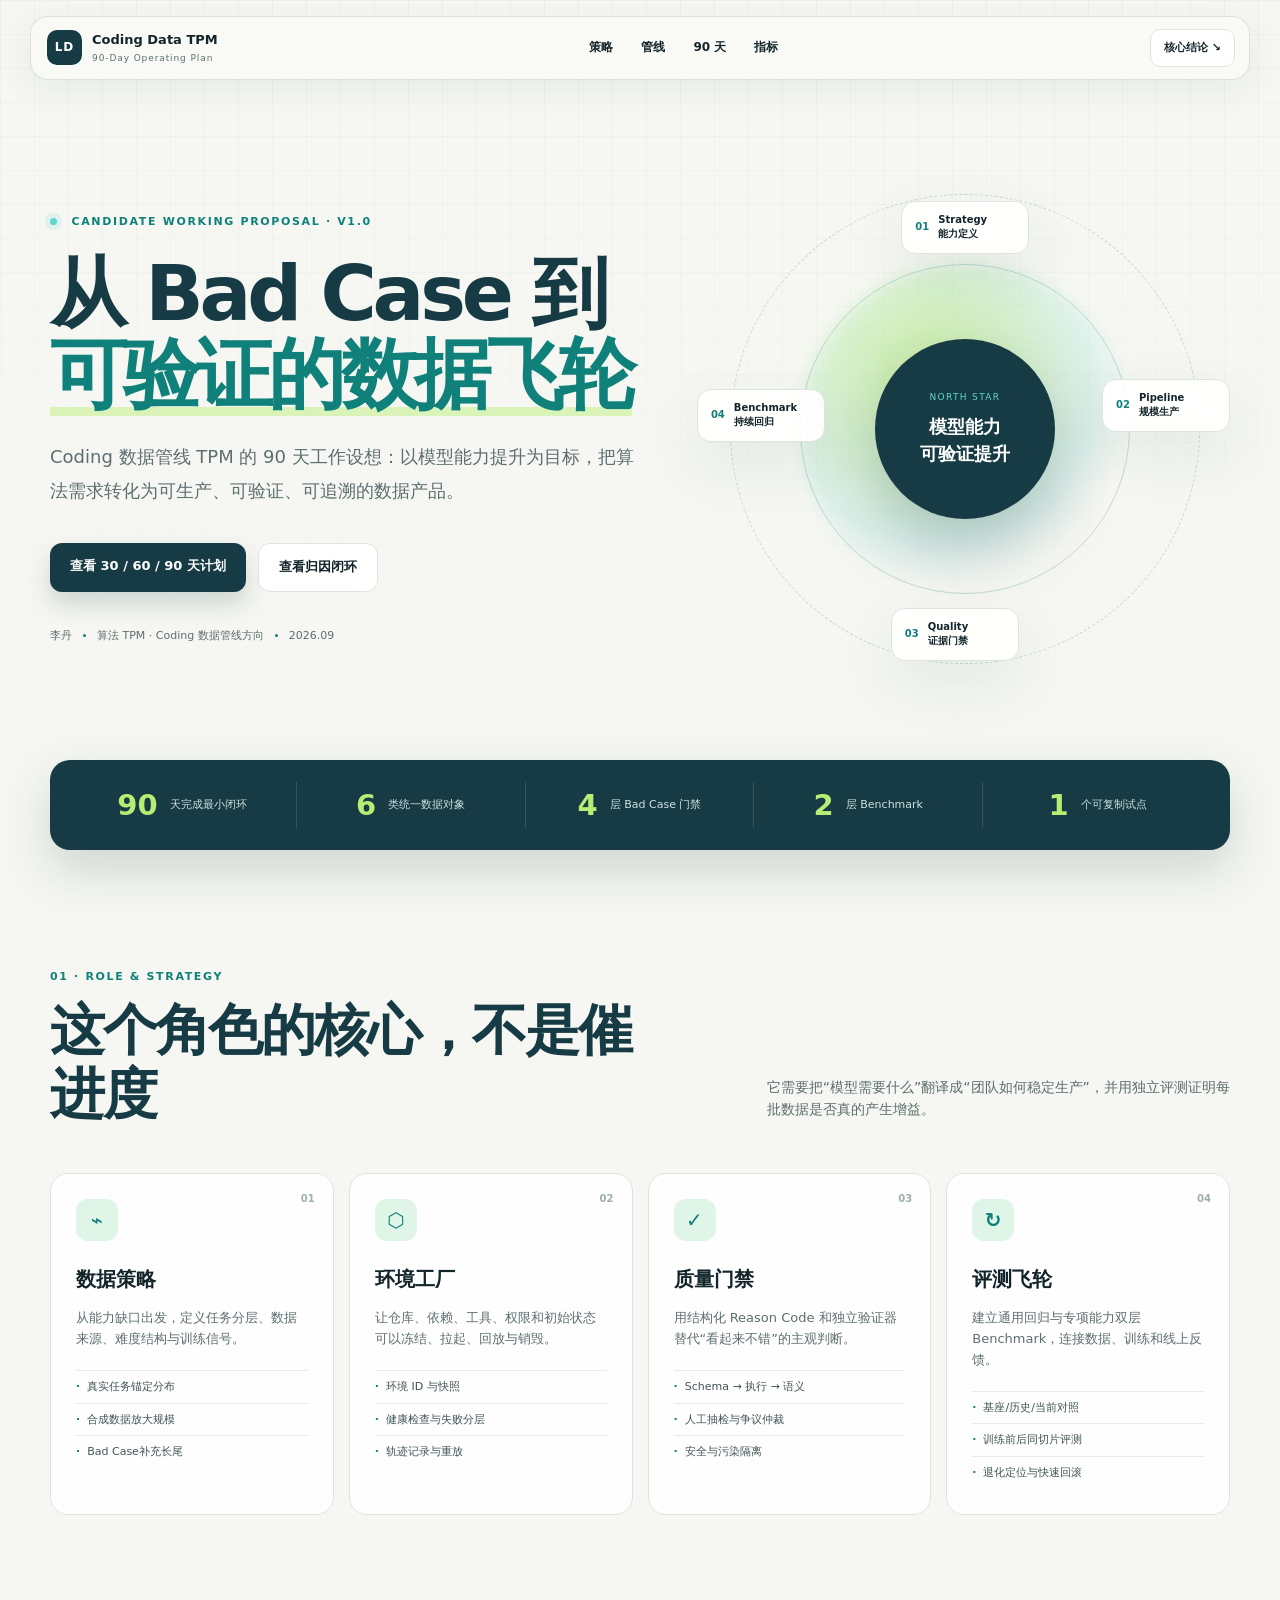
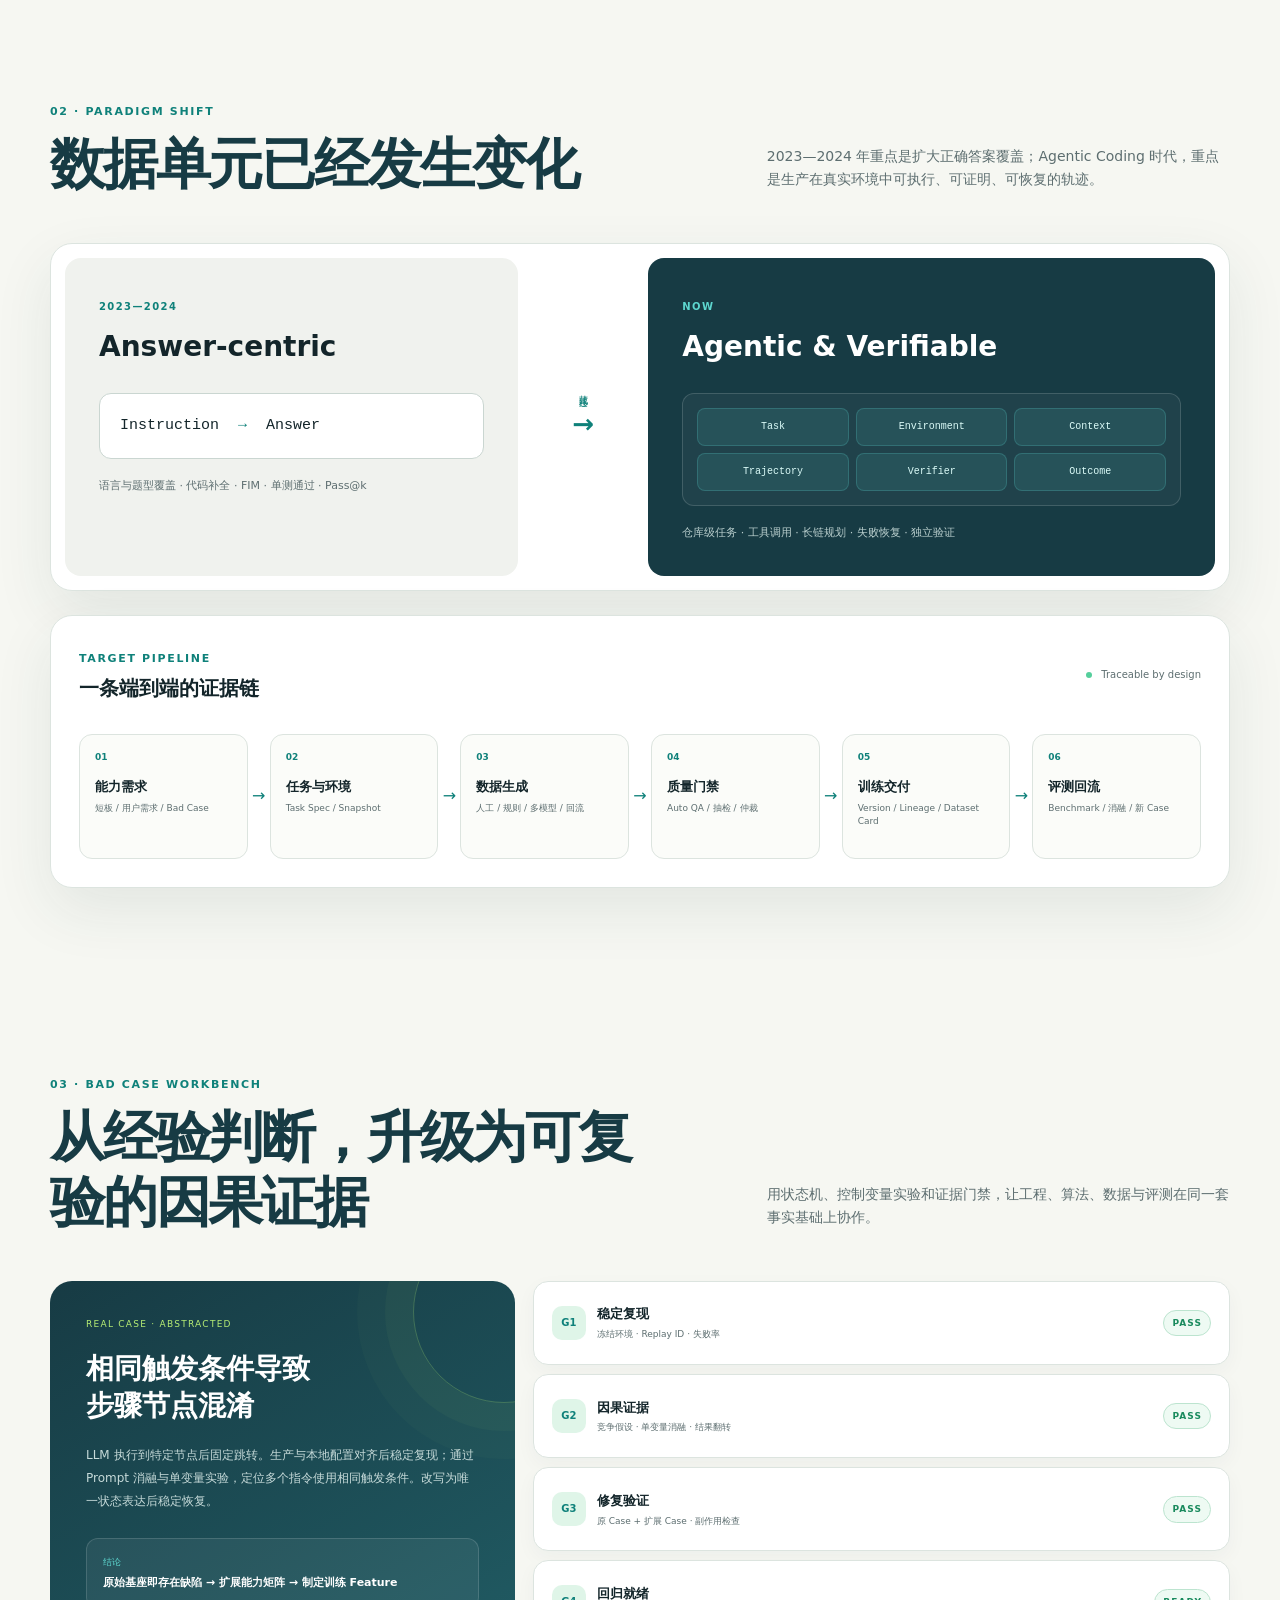
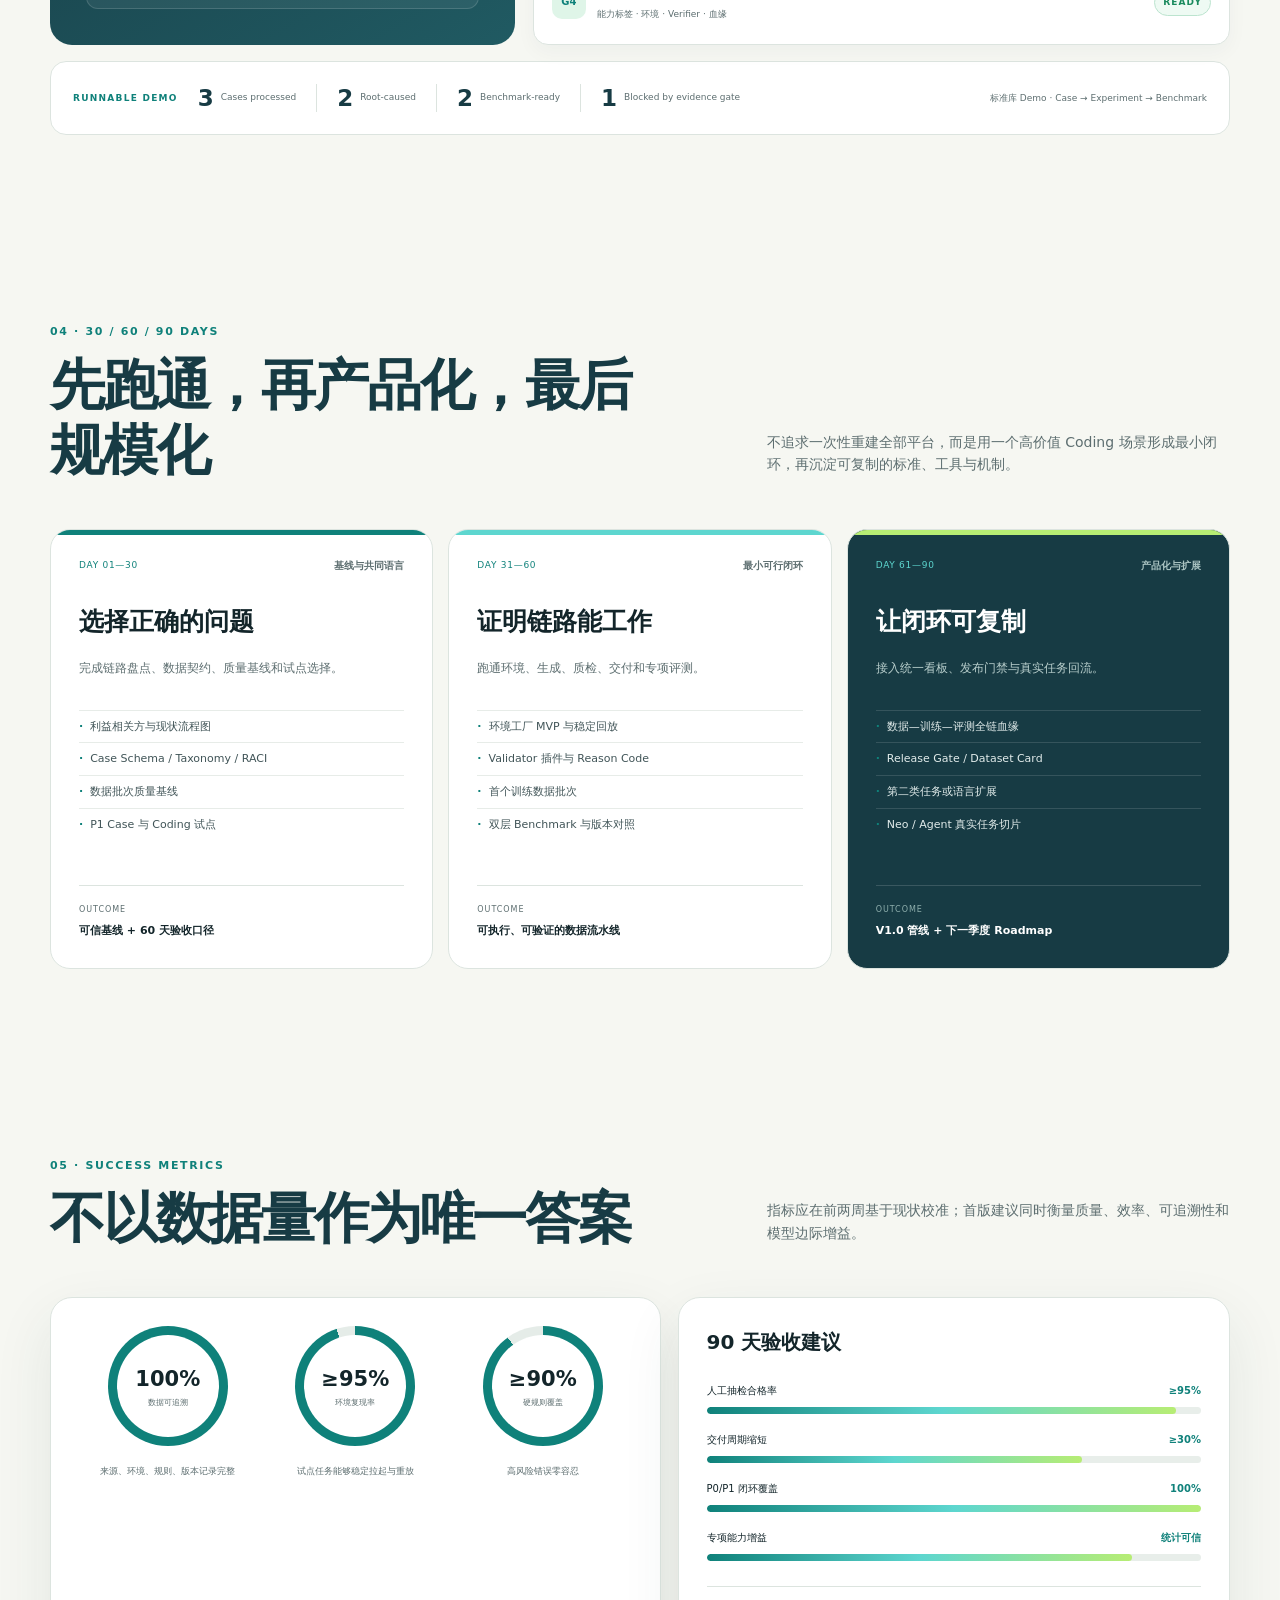
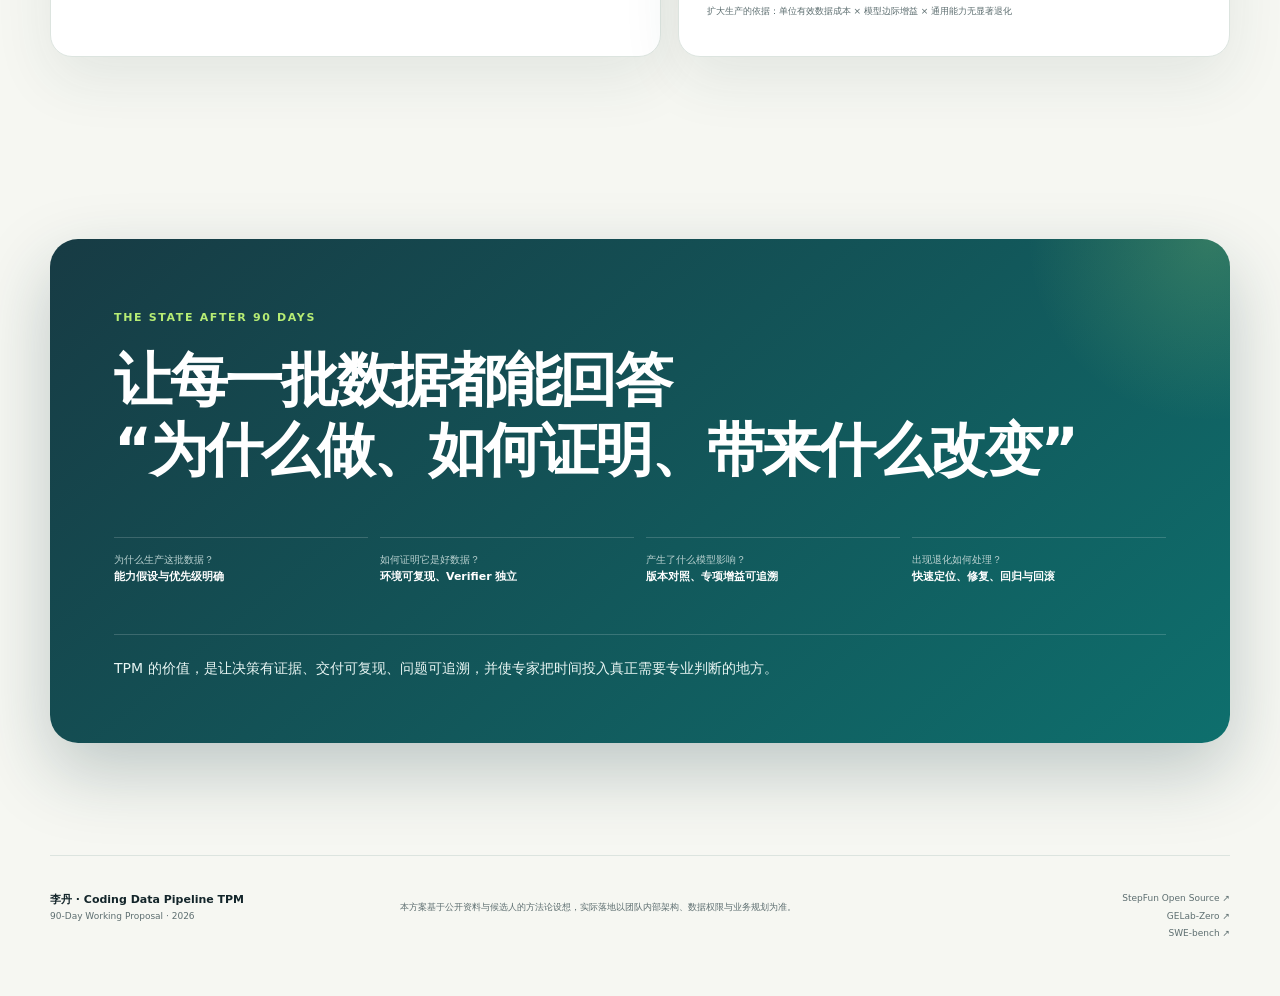
==== index.html @ e5aba04e "Create Coding Data TPM 90-day plan site" ====
<!doctype html>
<html lang="zh-CN">
<head>
  <meta charset="utf-8">
  <meta name="viewport" content="width=device-width, initial-scale=1">
  <meta name="description" content="李丹：Coding 数据管线 TPM 的 90 天工作设想，从 Bad Case 到可验证的数据飞轮。">
  <title>Coding 数据管线 TPM｜90 天工作设想</title>
  <link rel="stylesheet" href="styles.css">
</head>
<body>
  <div class="reading-progress" aria-hidden="true"><span id="progressBar"></span></div>
  <header class="nav-shell">
    <a class="brand" href="#top" aria-label="返回顶部">
      <span class="brand-mark">LD</span>
      <span><b>Coding Data TPM</b><small>90-Day Operating Plan</small></span>
    </a>
    <nav aria-label="页面导航">
      <a href="#strategy">策略</a><a href="#pipeline">管线</a><a href="#roadmap">90 天</a><a href="#metrics">指标</a>
    </nav>
    <a class="nav-cta" href="#closing">核心结论 ↘</a>
  </header>

  <main id="top">
    <section class="hero section-grid">
      <div class="hero-copy reveal">
        <div class="eyebrow"><span class="pulse"></span> CANDIDATE WORKING PROPOSAL · V1.0</div>
        <h1>从 Bad Case 到<br><span>可验证的数据飞轮</span></h1>
        <p class="hero-lead">Coding 数据管线 TPM 的 90 天工作设想：以模型能力提升为目标，把算法需求转化为可生产、可验证、可追溯的数据产品。</p>
        <div class="hero-actions">
          <a class="button primary" href="#roadmap">查看 30 / 60 / 90 天计划</a>
          <a class="button secondary" href="#case">查看归因闭环</a>
        </div>
        <div class="author-line"><span>李丹</span><i></i><span>算法 TPM · Coding 数据管线方向</span><i></i><span>2026.09</span></div>
      </div>

      <div class="hero-visual reveal" aria-label="数据飞轮示意图">
        <div class="orbit orbit-one"></div><div class="orbit orbit-two"></div>
        <div class="core"><small>North Star</small><strong>模型能力<br>可验证提升</strong></div>
        <div class="orbit-node n1"><b>01</b><span>Strategy<br>能力定义</span></div>
        <div class="orbit-node n2"><b>02</b><span>Pipeline<br>规模生产</span></div>
        <div class="orbit-node n3"><b>03</b><span>Quality<br>证据门禁</span></div>
        <div class="orbit-node n4"><b>04</b><span>Benchmark<br>持续回归</span></div>
      </div>
    </section>

    <section class="signal-strip reveal" aria-label="方案核心数字">
      <div><strong>90</strong><span>天完成最小闭环</span></div>
      <div><strong>6</strong><span>类统一数据对象</span></div>
      <div><strong>4</strong><span>层 Bad Case 门禁</span></div>
      <div><strong>2</strong><span>层 Benchmark</span></div>
      <div><strong>1</strong><span>个可复制试点</span></div>
    </section>

    <section class="section" id="strategy">
      <div class="section-heading reveal">
        <div><span class="kicker">01 · ROLE & STRATEGY</span><h2>这个角色的核心，不是催进度</h2></div>
        <p>它需要把“模型需要什么”翻译成“团队如何稳定生产”，并用独立评测证明每批数据是否真的产生增益。</p>
      </div>
      <div class="strategy-grid">
        <article class="strategy-card reveal"><span>01</span><div class="icon">⌁</div><h3>数据策略</h3><p>从能力缺口出发，定义任务分层、数据来源、难度结构与训练信号。</p><ul><li>真实任务锚定分布</li><li>合成数据放大规模</li><li>Bad Case补充长尾</li></ul></article>
        <article class="strategy-card reveal"><span>02</span><div class="icon">⬡</div><h3>环境工厂</h3><p>让仓库、依赖、工具、权限和初始状态可以冻结、拉起、回放与销毁。</p><ul><li>环境 ID 与快照</li><li>健康检查与失败分层</li><li>轨迹记录与重放</li></ul></article>
        <article class="strategy-card reveal"><span>03</span><div class="icon">✓</div><h3>质量门禁</h3><p>用结构化 Reason Code 和独立验证器替代“看起来不错”的主观判断。</p><ul><li>Schema → 执行 → 语义</li><li>人工抽检与争议仲裁</li><li>安全与污染隔离</li></ul></article>
        <article class="strategy-card reveal"><span>04</span><div class="icon">↻</div><h3>评测飞轮</h3><p>建立通用回归与专项能力双层 Benchmark，连接数据、训练和线上反馈。</p><ul><li>基座/历史/当前对照</li><li>训练前后同切片评测</li><li>退化定位与快速回滚</li></ul></article>
      </div>
    </section>

    <section class="section evolution" id="pipeline">
      <div class="section-heading reveal">
        <div><span class="kicker">02 · PARADIGM SHIFT</span><h2>数据单元已经发生变化</h2></div>
        <p>2023—2024 年重点是扩大正确答案覆盖；Agentic Coding 时代，重点是生产在真实环境中可执行、可证明、可恢复的轨迹。</p>
      </div>
      <div class="compare reveal">
        <div class="compare-side legacy"><span class="year">2023—2024</span><h3>Answer-centric</h3><div class="formula">Instruction <b>→</b> Answer</div><p>语言与题型覆盖 · 代码补全 · FIM · 单测通过 · Pass@k</p></div>
        <div class="shift-arrow"><span>范式迁移</span><b>→</b></div>
        <div class="compare-side agentic"><span class="year">NOW</span><h3>Agentic & Verifiable</h3><div class="formula six"><i>Task</i><i>Environment</i><i>Context</i><i>Trajectory</i><i>Verifier</i><i>Outcome</i></div><p>仓库级任务 · 工具调用 · 长链规划 · 失败恢复 · 独立验证</p></div>
      </div>

      <div class="flow-board reveal" aria-label="目标数据管线">
        <div class="flow-head"><div><span class="kicker">TARGET PIPELINE</span><h3>一条端到端的证据链</h3></div><span class="status"><i></i> Traceable by design</span></div>
        <div class="flow">
          <div class="flow-node"><b>01</b><strong>能力需求</strong><small>短板 / 用户需求 / Bad Case</small></div><em>→</em>
          <div class="flow-node"><b>02</b><strong>任务与环境</strong><small>Task Spec / Snapshot</small></div><em>→</em>
          <div class="flow-node"><b>03</b><strong>数据生成</strong><small>人工 / 规则 / 多模型 / 回流</small></div><em>→</em>
          <div class="flow-node"><b>04</b><strong>质量门禁</strong><small>Auto QA / 抽检 / 仲裁</small></div><em>→</em>
          <div class="flow-node"><b>05</b><strong>训练交付</strong><small>Version / Lineage / Dataset Card</small></div><em>→</em>
          <div class="flow-node"><b>06</b><strong>评测回流</strong><small>Benchmark / 消融 / 新 Case</small></div>
        </div>
      </div>
    </section>

    <section class="section case-section" id="case">
      <div class="section-heading reveal">
        <div><span class="kicker">03 · BAD CASE WORKBENCH</span><h2>从经验判断，升级为可复验的因果证据</h2></div>
        <p>用状态机、控制变量实验和证据门禁，让工程、算法、数据与评测在同一套事实基础上协作。</p>
      </div>
      <div class="case-grid">
        <article class="case-story reveal">
          <div class="case-tag">REAL CASE · ABSTRACTED</div>
          <h3>相同触发条件导致<br>步骤节点混淆</h3>
          <p>LLM 执行到特定节点后固定跳转。生产与本地配置对齐后稳定复现；通过 Prompt 消融与单变量实验，定位多个指令使用相同触发条件。改写为唯一状态表达后稳定恢复。</p>
          <div class="case-result"><span>结论</span><strong>原始基座即存在缺陷 → 扩展能力矩阵 → 制定训练 Feature</strong></div>
        </article>
        <div class="gates reveal">
          <div class="gate active"><span>G1</span><div><strong>稳定复现</strong><small>冻结环境 · Replay ID · 失败率</small></div><b>PASS</b></div>
          <div class="gate active"><span>G2</span><div><strong>因果证据</strong><small>竞争假设 · 单变量消融 · 结果翻转</small></div><b>PASS</b></div>
          <div class="gate active"><span>G3</span><div><strong>修复验证</strong><small>原 Case + 扩展 Case · 副作用检查</small></div><b>PASS</b></div>
          <div class="gate active"><span>G4</span><div><strong>回归就绪</strong><small>能力标签 · 环境 · Verifier · 血缘</small></div><b>READY</b></div>
        </div>
      </div>
      <div class="demo-strip reveal">
        <span class="demo-label">RUNNABLE DEMO</span>
        <div><strong>3</strong><small>Cases processed</small></div><i></i><div><strong>2</strong><small>Root-caused</small></div><i></i><div><strong>2</strong><small>Benchmark-ready</small></div><i></i><div><strong>1</strong><small>Blocked by evidence gate</small></div>
        <span class="demo-note">标准库 Demo · Case → Experiment → Benchmark</span>
      </div>
    </section>

    <section class="section roadmap-section" id="roadmap">
      <div class="section-heading reveal">
        <div><span class="kicker">04 · 30 / 60 / 90 DAYS</span><h2>先跑通，再产品化，最后规模化</h2></div>
        <p>不追求一次性重建全部平台，而是用一个高价值 Coding 场景形成最小闭环，再沉淀可复制的标准、工具与机制。</p>
      </div>
      <div class="roadmap">
        <article class="phase phase-one reveal"><div class="phase-top"><span>DAY 01—30</span><b>基线与共同语言</b></div><h3>选择正确的问题</h3><p>完成链路盘点、数据契约、质量基线和试点选择。</p><ul><li>利益相关方与现状流程图</li><li>Case Schema / Taxonomy / RACI</li><li>数据批次质量基线</li><li>P1 Case 与 Coding 试点</li></ul><div class="phase-outcome">OUTCOME <b>可信基线 + 60 天验收口径</b></div></article>
        <article class="phase phase-two reveal"><div class="phase-top"><span>DAY 31—60</span><b>最小可行闭环</b></div><h3>证明链路能工作</h3><p>跑通环境、生成、质检、交付和专项评测。</p><ul><li>环境工厂 MVP 与稳定回放</li><li>Validator 插件与 Reason Code</li><li>首个训练数据批次</li><li>双层 Benchmark 与版本对照</li></ul><div class="phase-outcome">OUTCOME <b>可执行、可验证的数据流水线</b></div></article>
        <article class="phase phase-three reveal"><div class="phase-top"><span>DAY 61—90</span><b>产品化与扩展</b></div><h3>让闭环可复制</h3><p>接入统一看板、发布门禁与真实任务回流。</p><ul><li>数据—训练—评测全链血缘</li><li>Release Gate / Dataset Card</li><li>第二类任务或语言扩展</li><li>Neo / Agent 真实任务切片</li></ul><div class="phase-outcome">OUTCOME <b>V1.0 管线 + 下一季度 Roadmap</b></div></article>
      </div>
    </section>

    <section class="section metrics-section" id="metrics">
      <div class="section-heading reveal">
        <div><span class="kicker">05 · SUCCESS METRICS</span><h2>不以数据量作为唯一答案</h2></div>
        <p>指标应在前两周基于现状校准；首版建议同时衡量质量、效率、可追溯性和模型边际增益。</p>
      </div>
      <div class="metric-layout">
        <div class="metric-rings reveal">
          <div class="ring-card"><div class="ring p100"><span><b>100%</b><small>数据可追溯</small></span></div><p>来源、环境、规则、版本记录完整</p></div>
          <div class="ring-card"><div class="ring p95"><span><b>≥95%</b><small>环境复现率</small></span></div><p>试点任务能够稳定拉起与重放</p></div>
          <div class="ring-card"><div class="ring p90"><span><b>≥90%</b><small>硬规则覆盖</small></span></div><p>高风险错误零容忍</p></div>
        </div>
        <div class="metric-bars reveal">
          <h3>90 天验收建议</h3>
          <div class="bar-row"><div><span>人工抽检合格率</span><b>≥95%</b></div><div class="bar"><i style="--w:95%"></i></div></div>
          <div class="bar-row"><div><span>交付周期缩短</span><b>≥30%</b></div><div class="bar"><i style="--w:76%"></i></div></div>
          <div class="bar-row"><div><span>P0/P1 闭环覆盖</span><b>100%</b></div><div class="bar"><i style="--w:100%"></i></div></div>
          <div class="bar-row"><div><span>专项能力增益</span><b>统计可信</b></div><div class="bar"><i style="--w:86%"></i></div></div>
          <p class="metric-footnote">扩大生产的依据：单位有效数据成本 × 模型边际增益 × 通用能力无显著退化</p>
        </div>
      </div>
    </section>

    <section class="closing section" id="closing">
      <div class="closing-card reveal">
        <span class="kicker">THE STATE AFTER 90 DAYS</span>
        <h2>让每一批数据都能回答<br>“为什么做、如何证明、带来什么改变”</h2>
        <div class="closing-grid">
          <p>为什么生产这批数据？<br><b>能力假设与优先级明确</b></p>
          <p>如何证明它是好数据？<br><b>环境可复现、Verifier 独立</b></p>
          <p>产生了什么模型影响？<br><b>版本对照、专项增益可追溯</b></p>
          <p>出现退化如何处理？<br><b>快速定位、修复、回归与回滚</b></p>
        </div>
        <blockquote>TPM 的价值，是让决策有证据、交付可复现、问题可追溯，并使专家把时间投入真正需要专业判断的地方。</blockquote>
      </div>
    </section>
  </main>

  <footer>
    <div><b>李丹 · Coding Data Pipeline TPM</b><span>90-Day Working Proposal · 2026</span></div>
    <p>本方案基于公开资料与候选人的方法论设想，实际落地以团队内部架构、数据权限与业务规划为准。</p>
    <div class="sources"><a href="https://github.com/stepfun-ai" target="_blank" rel="noreferrer">StepFun Open Source ↗</a><a href="https://github.com/stepfun-ai/gelab-zero" target="_blank" rel="noreferrer">GELab-Zero ↗</a><a href="https://arxiv.org/abs/2310.06770" target="_blank" rel="noreferrer">SWE-bench ↗</a></div>
  </footer>
  <script src="script.js"></script>
</body>
</html>
---- styles.css ----
:root{--ink:#13252a;--muted:#5d6e70;--paper:#f6f7f2;--card:#fff;--line:#dce4df;--mint:#dff5e8;--cyan:#5dd6cf;--teal:#0f817a;--lime:#b7ed74;--navy:#173b44;--orange:#f0a55b;--shadow:0 22px 60px rgba(30,63,65,.09)}
*{box-sizing:border-box}html{scroll-behavior:smooth}body{margin:0;background:var(--paper);color:var(--ink);font-family:Inter,"SF Pro Display","PingFang SC","Microsoft YaHei",system-ui,sans-serif;line-height:1.6;overflow-x:hidden}body:before{content:"";position:fixed;inset:0;z-index:-2;background-image:linear-gradient(rgba(23,59,68,.035) 1px,transparent 1px),linear-gradient(90deg,rgba(23,59,68,.035) 1px,transparent 1px);background-size:34px 34px;mask-image:linear-gradient(to bottom,black,transparent 85%)}a{color:inherit;text-decoration:none}.reading-progress{position:fixed;inset:0 0 auto;height:3px;background:transparent;z-index:100}.reading-progress span{display:block;height:100%;width:0;background:linear-gradient(90deg,var(--cyan),var(--lime))}.nav-shell{position:sticky;top:0;z-index:90;width:min(1220px,calc(100% - 34px));margin:16px auto 0;padding:12px 14px 12px 16px;border:1px solid rgba(213,224,218,.9);border-radius:18px;background:rgba(250,251,247,.84);backdrop-filter:blur(18px);display:flex;align-items:center;justify-content:space-between;box-shadow:0 8px 35px rgba(24,55,58,.07)}.brand{display:flex;align-items:center;gap:10px}.brand-mark{width:35px;height:35px;border-radius:10px;background:var(--navy);color:#fff;display:grid;place-items:center;font-size:12px;font-weight:800;letter-spacing:.08em}.brand b,.brand small{display:block}.brand b{font-size:13px}.brand small{font-size:9px;letter-spacing:.1em;color:var(--muted)}nav{display:flex;gap:28px;font-size:12px;font-weight:650}nav a:hover{color:var(--teal)}.nav-cta{font-size:11px;font-weight:700;padding:9px 13px;border:1px solid var(--line);border-radius:10px;background:#fff}.section-grid,.section,.signal-strip,footer{width:min(1180px,calc(100% - 48px));margin-left:auto;margin-right:auto}.hero{min-height:680px;display:grid;grid-template-columns:1.05fr .95fr;align-items:center;gap:64px;padding:90px 0 72px}.eyebrow,.kicker{font-size:11px;font-weight:800;letter-spacing:.15em;color:var(--teal)}.pulse{display:inline-block;width:7px;height:7px;border-radius:50%;background:var(--cyan);box-shadow:0 0 0 5px rgba(93,214,207,.15);margin-right:9px}.hero h1{font-size:clamp(48px,6vw,82px);line-height:1.05;letter-spacing:-.055em;margin:24px 0;color:var(--navy)}.hero h1 span{color:var(--teal);position:relative}.hero h1 span:after{content:"";position:absolute;left:0;right:0;bottom:3px;height:9px;background:var(--lime);opacity:.45;z-index:-1}.hero-lead{max-width:680px;color:var(--muted);font-size:18px;line-height:1.9}.hero-actions{display:flex;gap:12px;margin:35px 0}.button{padding:13px 20px;border-radius:12px;font-size:13px;font-weight:750}.primary{background:var(--navy);color:#fff;box-shadow:0 12px 25px rgba(23,59,68,.18)}.secondary{border:1px solid var(--line);background:#fff}.author-line{display:flex;align-items:center;gap:11px;font-size:11px;color:var(--muted)}.author-line i{width:3px;height:3px;background:var(--teal);border-radius:50%}.hero-visual{height:500px;position:relative;display:grid;place-items:center}.hero-visual:before{content:"";position:absolute;width:330px;height:330px;border-radius:50%;background:radial-gradient(circle at 40% 35%,rgba(183,237,116,.62),rgba(93,214,207,.16) 55%,transparent 70%);filter:blur(8px)}.orbit{position:absolute;border:1px solid rgba(15,129,122,.23);border-radius:50%}.orbit-one{width:330px;height:330px}.orbit-two{width:470px;height:470px;border-style:dashed;animation:rotate 36s linear infinite}@keyframes rotate{to{transform:rotate(360deg)}}.core{z-index:2;width:180px;height:180px;border-radius:50%;background:var(--navy);color:#fff;display:flex;flex-direction:column;align-items:center;justify-content:center;text-align:center;box-shadow:0 25px 70px rgba(23,59,68,.28)}.core small{text-transform:uppercase;letter-spacing:.15em;color:var(--cyan);font-size:9px}.core strong{font-size:18px;margin-top:8px;line-height:1.5}.orbit-node{position:absolute;z-index:3;width:128px;padding:11px 13px;background:rgba(255,255,255,.92);border:1px solid var(--line);border-radius:14px;box-shadow:var(--shadow);display:flex;gap:9px;align-items:center}.orbit-node b{font-size:10px;color:var(--teal)}.orbit-node span{font-size:10px;font-weight:700;line-height:1.45}.n1{top:22px;left:38%}.n2{right:0;top:40%}.n3{bottom:18px;left:36%}.n4{left:-3px;top:42%}.signal-strip{background:var(--navy);color:#fff;border-radius:20px;display:grid;grid-template-columns:repeat(5,1fr);padding:22px 18px;box-shadow:0 20px 50px rgba(23,59,68,.18)}.signal-strip div{display:flex;align-items:center;justify-content:center;gap:12px;border-right:1px solid rgba(255,255,255,.13)}.signal-strip div:last-child{border:0}.signal-strip strong{font-size:29px;color:var(--lime)}.signal-strip span{font-size:11px;color:#cce0df}.section{padding:112px 0}.section-heading{display:grid;grid-template-columns:1.15fr .85fr;gap:90px;align-items:end;margin-bottom:46px}.section-heading h2{font-size:clamp(34px,4.5vw,55px);line-height:1.18;letter-spacing:-.04em;margin:10px 0 0;color:var(--navy)}.section-heading p{color:var(--muted);font-size:14px;margin:0 0 7px}.strategy-grid{display:grid;grid-template-columns:repeat(4,1fr);gap:15px}.strategy-card{background:rgba(255,255,255,.8);border:1px solid var(--line);border-radius:18px;padding:25px;position:relative;min-height:330px;transition:.25s ease}.strategy-card:hover{transform:translateY(-6px);box-shadow:var(--shadow);border-color:#b9d7cc}.strategy-card>span{position:absolute;right:18px;top:17px;color:#9eb0ae;font-size:10px;font-weight:800}.icon{width:42px;height:42px;border-radius:12px;background:var(--mint);color:var(--teal);display:grid;place-items:center;font-weight:900;font-size:20px}.strategy-card h3{margin:22px 0 9px;font-size:20px}.strategy-card p{font-size:13px;color:var(--muted)}.strategy-card ul,.phase ul{list-style:none;padding:0;margin:20px 0 0}.strategy-card li,.phase li{font-size:11px;padding:7px 0;border-top:1px solid #e7ece8;color:#405457}.strategy-card li:before,.phase li:before{content:"·";color:var(--teal);font-weight:900;margin-right:7px}.evolution{padding-top:70px}.compare{display:grid;grid-template-columns:1fr 130px 1.25fr;align-items:stretch;background:#fff;border:1px solid var(--line);border-radius:22px;padding:14px;box-shadow:var(--shadow)}.compare-side{padding:34px;border-radius:16px}.legacy{background:#f0f2ee}.agentic{background:var(--navy);color:#fff}.year{font-size:10px;letter-spacing:.14em;font-weight:800;color:var(--teal)}.agentic .year{color:var(--cyan)}.compare-side h3{font-size:28px;margin:7px 0 24px}.formula{border:1px solid #cad6d1;border-radius:12px;padding:20px;font-family:ui-monospace,monospace;font-size:15px;background:#fff}.formula b{color:var(--teal);margin:0 10px}.compare-side p{font-size:11px;color:var(--muted);margin:18px 0 0}.agentic p{color:#b9cecd}.six{display:grid;grid-template-columns:repeat(3,1fr);gap:7px;background:rgba(255,255,255,.04);border-color:rgba(255,255,255,.15);padding:14px}.six i{font-style:normal;background:rgba(93,214,207,.11);border:1px solid rgba(93,214,207,.22);padding:10px 6px;border-radius:8px;text-align:center;font-size:10px;color:#dbfbf8}.shift-arrow{display:flex;flex-direction:column;align-items:center;justify-content:center;color:var(--teal)}.shift-arrow span{font-size:9px;letter-spacing:.12em;writing-mode:vertical-rl}.shift-arrow b{font-size:26px;margin-top:12px}.flow-board{margin-top:24px;background:#fff;border:1px solid var(--line);border-radius:22px;padding:28px;box-shadow:var(--shadow)}.flow-head{display:flex;align-items:center;justify-content:space-between}.flow-head h3{margin:2px 0;font-size:20px}.status{font-size:10px;color:var(--muted)}.status i{display:inline-block;width:6px;height:6px;border-radius:50%;background:#55cf9c;margin-right:6px}.flow{display:grid;grid-template-columns:repeat(5,1fr 22px) 1fr;align-items:center;margin-top:28px}.flow-node{min-height:125px;border:1px solid var(--line);border-radius:13px;padding:15px;background:#fbfcf9;display:flex;flex-direction:column}.flow-node b{font-size:9px;color:var(--teal)}.flow-node strong{font-size:13px;margin:13px 0 4px}.flow-node small{font-size:9px;color:var(--muted);line-height:1.5}.flow em{text-align:center;color:var(--teal);font-style:normal}.case-section{padding-top:70px}.case-grid{display:grid;grid-template-columns:.8fr 1.2fr;gap:18px}.case-story{background:linear-gradient(150deg,var(--navy),#205a62);color:#fff;border-radius:22px;padding:36px;position:relative;overflow:hidden}.case-story:after{content:"";position:absolute;width:180px;height:180px;border:1px solid rgba(183,237,116,.25);border-radius:50%;right:-80px;top:-60px;box-shadow:0 0 0 28px rgba(183,237,116,.035),0 0 0 56px rgba(183,237,116,.025)}.case-tag{font-size:9px;letter-spacing:.14em;color:var(--lime)}.case-story h3{font-size:28px;line-height:1.3;margin:20px 0}.case-story p{font-size:12px;color:#c6dad9;line-height:1.9}.case-result{margin-top:25px;padding:16px;border:1px solid rgba(255,255,255,.14);background:rgba(255,255,255,.06);border-radius:12px}.case-result span{display:block;font-size:9px;color:var(--cyan)}.case-result strong{display:block;font-size:11px;margin-top:5px}.gates{display:flex;flex-direction:column;gap:9px}.gate{flex:1;display:grid;grid-template-columns:45px 1fr auto;align-items:center;background:#fff;border:1px solid var(--line);border-radius:15px;padding:14px 18px;box-shadow:0 7px 20px rgba(30,63,65,.04)}.gate>span{width:34px;height:34px;border-radius:10px;background:var(--mint);color:var(--teal);display:grid;place-items:center;font-size:10px;font-weight:800}.gate strong,.gate small{display:block}.gate strong{font-size:13px}.gate small{font-size:9px;color:var(--muted);margin-top:2px}.gate>b{font-size:9px;letter-spacing:.12em;color:#198a5d;border:1px solid #bce4cf;background:#eefaf3;padding:5px 8px;border-radius:20px}.demo-strip{margin-top:16px;border:1px solid var(--line);background:#fff;border-radius:16px;padding:18px 22px;display:flex;align-items:center;gap:20px}.demo-label{font-size:9px;letter-spacing:.14em;font-weight:800;color:var(--teal)}.demo-strip div{display:flex;align-items:center;gap:7px}.demo-strip strong{font-size:23px;color:var(--navy)}.demo-strip small{font-size:9px;color:var(--muted);line-height:1.3}.demo-strip>i{height:28px;width:1px;background:var(--line)}.demo-note{margin-left:auto;font-size:9px;color:var(--muted)}.roadmap-section{padding-top:70px}.roadmap{display:grid;grid-template-columns:repeat(3,1fr);gap:15px}.phase{border-radius:20px;padding:28px;background:#fff;border:1px solid var(--line);min-height:440px;display:flex;flex-direction:column;position:relative;overflow:hidden}.phase:before{content:"";height:5px;position:absolute;inset:0 0 auto;background:var(--teal)}.phase-two:before{background:var(--cyan)}.phase-three{background:var(--navy);color:#fff}.phase-three:before{background:var(--lime)}.phase-top{display:flex;justify-content:space-between;align-items:center;font-size:9px;letter-spacing:.08em;color:var(--teal)}.phase-three .phase-top{color:var(--cyan)}.phase-top b{font-size:10px;letter-spacing:0;color:var(--muted)}.phase-three .phase-top b{color:#acc5c3}.phase h3{font-size:25px;margin:28px 0 5px}.phase p{font-size:12px;color:var(--muted)}.phase-three p{color:#b8cecc}.phase li{font-size:11px}.phase-three li{border-color:rgba(255,255,255,.13);color:#e2eceb}.phase-outcome{margin-top:auto;border-top:1px solid var(--line);padding-top:18px;font-size:8px;letter-spacing:.12em;color:var(--muted)}.phase-outcome b{display:block;font-size:11px;letter-spacing:0;color:var(--ink);margin-top:5px}.phase-three .phase-outcome{border-color:rgba(255,255,255,.15);color:#8fafad}.phase-three .phase-outcome b{color:#fff}.metrics-section{padding-top:70px}.metric-layout{display:grid;grid-template-columns:1.05fr .95fr;gap:17px}.metric-rings,.metric-bars{background:#fff;border:1px solid var(--line);border-radius:22px;padding:28px;box-shadow:var(--shadow)}.metric-rings{display:grid;grid-template-columns:repeat(3,1fr);gap:10px}.ring-card{text-align:center}.ring{width:120px;height:120px;border-radius:50%;margin:0 auto 18px;display:grid;place-items:center;position:relative;background:conic-gradient(var(--teal) var(--p),#e5ece8 0)}.ring:after{content:"";position:absolute;inset:9px;background:#fff;border-radius:50%}.p100{--p:100%}.p95{--p:95%}.p90{--p:90%}.ring span{z-index:1}.ring b,.ring small{display:block}.ring b{font-size:21px}.ring small{font-size:8px;color:var(--muted)}.ring-card p{font-size:9px;color:var(--muted)}.metric-bars h3{margin:0 0 25px;font-size:20px}.bar-row{margin:18px 0}.bar-row>div:first-child{display:flex;justify-content:space-between;font-size:10px}.bar-row b{color:var(--teal)}.bar{height:7px;border-radius:10px;background:#e8eeea;margin-top:8px;overflow:hidden}.bar i{display:block;width:var(--w);height:100%;border-radius:10px;background:linear-gradient(90deg,var(--teal),var(--cyan),var(--lime))}.metric-footnote{font-size:9px;color:var(--muted);border-top:1px solid var(--line);padding-top:17px;margin-top:25px}.closing{padding-top:70px}.closing-card{background:linear-gradient(140deg,#173b44,#0e6f6d);color:#fff;border-radius:28px;padding:64px;box-shadow:0 28px 70px rgba(23,59,68,.25);position:relative;overflow:hidden}.closing-card:after{content:"";position:absolute;width:380px;height:380px;border-radius:50%;right:-170px;top:-190px;background:radial-gradient(circle,rgba(183,237,116,.2),transparent 68%)}.closing-card .kicker{color:var(--lime)}.closing-card h2{font-size:clamp(34px,5vw,58px);line-height:1.2;letter-spacing:-.04em;margin:18px 0 42px}.closing-grid{display:grid;grid-template-columns:repeat(4,1fr);gap:12px}.closing-grid p{font-size:10px;color:#b9d1d0;border-top:1px solid rgba(255,255,255,.17);padding-top:14px}.closing-grid b{color:#fff;font-size:11px}.closing-card blockquote{margin:38px 0 0;padding:22px 0 0;border-top:1px solid rgba(255,255,255,.17);font-size:14px;color:#e8f5f3}footer{padding:35px 0 55px;display:grid;grid-template-columns:1fr 1.5fr 1fr;gap:30px;align-items:start;border-top:1px solid var(--line);font-size:9px;color:var(--muted)}footer b,footer span{display:block}footer b{font-size:11px;color:var(--ink)}.sources{display:flex;flex-direction:column;align-items:flex-end;gap:3px}.sources a:hover{color:var(--teal)}.reveal{opacity:0;transform:translateY(18px);transition:opacity .7s ease,transform .7s ease}.reveal.visible{opacity:1;transform:none}
@media(max-width:900px){.nav-shell nav{display:none}.hero{grid-template-columns:1fr;padding-top:70px}.hero-visual{height:440px}.section-heading{grid-template-columns:1fr;gap:18px}.strategy-grid{grid-template-columns:repeat(2,1fr)}.compare{grid-template-columns:1fr}.shift-arrow{height:70px}.shift-arrow span{writing-mode:initial}.shift-arrow b{transform:rotate(90deg)}.flow{grid-template-columns:repeat(3,1fr);gap:9px}.flow em{display:none}.case-grid,.metric-layout{grid-template-columns:1fr}.roadmap{grid-template-columns:1fr}.phase{min-height:auto}.closing-grid{grid-template-columns:repeat(2,1fr)}footer{grid-template-columns:1fr}.sources{align-items:flex-start}.signal-strip{grid-template-columns:repeat(5,1fr)}.signal-strip div{flex-direction:column;gap:0;text-align:center}.signal-strip span{font-size:8px}}
@media(max-width:600px){.nav-shell{width:calc(100% - 20px);margin-top:10px}.nav-cta{display:none}.section-grid,.section,.signal-strip,footer{width:calc(100% - 28px)}.hero{padding:68px 0 50px;gap:20px;min-height:auto}.hero h1{font-size:46px}.hero-lead{font-size:15px}.hero-actions{flex-direction:column}.button{text-align:center}.author-line{flex-wrap:wrap}.hero-visual{height:370px;transform:scale(.86)}.orbit-two{width:390px;height:390px}.orbit-one{width:270px;height:270px}.core{width:150px;height:150px}.n1{top:5px}.n3{bottom:5px}.signal-strip{padding:16px 7px;border-radius:14px}.signal-strip strong{font-size:21px}.signal-strip span{font-size:6px}.section{padding:82px 0}.section-heading h2{font-size:36px}.strategy-grid{grid-template-columns:1fr}.strategy-card{min-height:auto}.compare-side{padding:24px}.six{grid-template-columns:repeat(2,1fr)}.flow-board{padding:20px}.flow{grid-template-columns:repeat(2,1fr)}.case-story{padding:28px}.gate{grid-template-columns:38px 1fr}.gate>b{display:none}.demo-strip{display:grid;grid-template-columns:repeat(2,1fr)}.demo-strip>i,.demo-note{display:none}.metric-rings{grid-template-columns:1fr}.closing-card{padding:38px 25px}.closing-grid{grid-template-columns:1fr}.closing-card h2{font-size:36px}.sources{flex-direction:row;flex-wrap:wrap}}
@media(prefers-reduced-motion:reduce){html{scroll-behavior:auto}.orbit-two{animation:none}.reveal{opacity:1;transform:none;transition:none}}
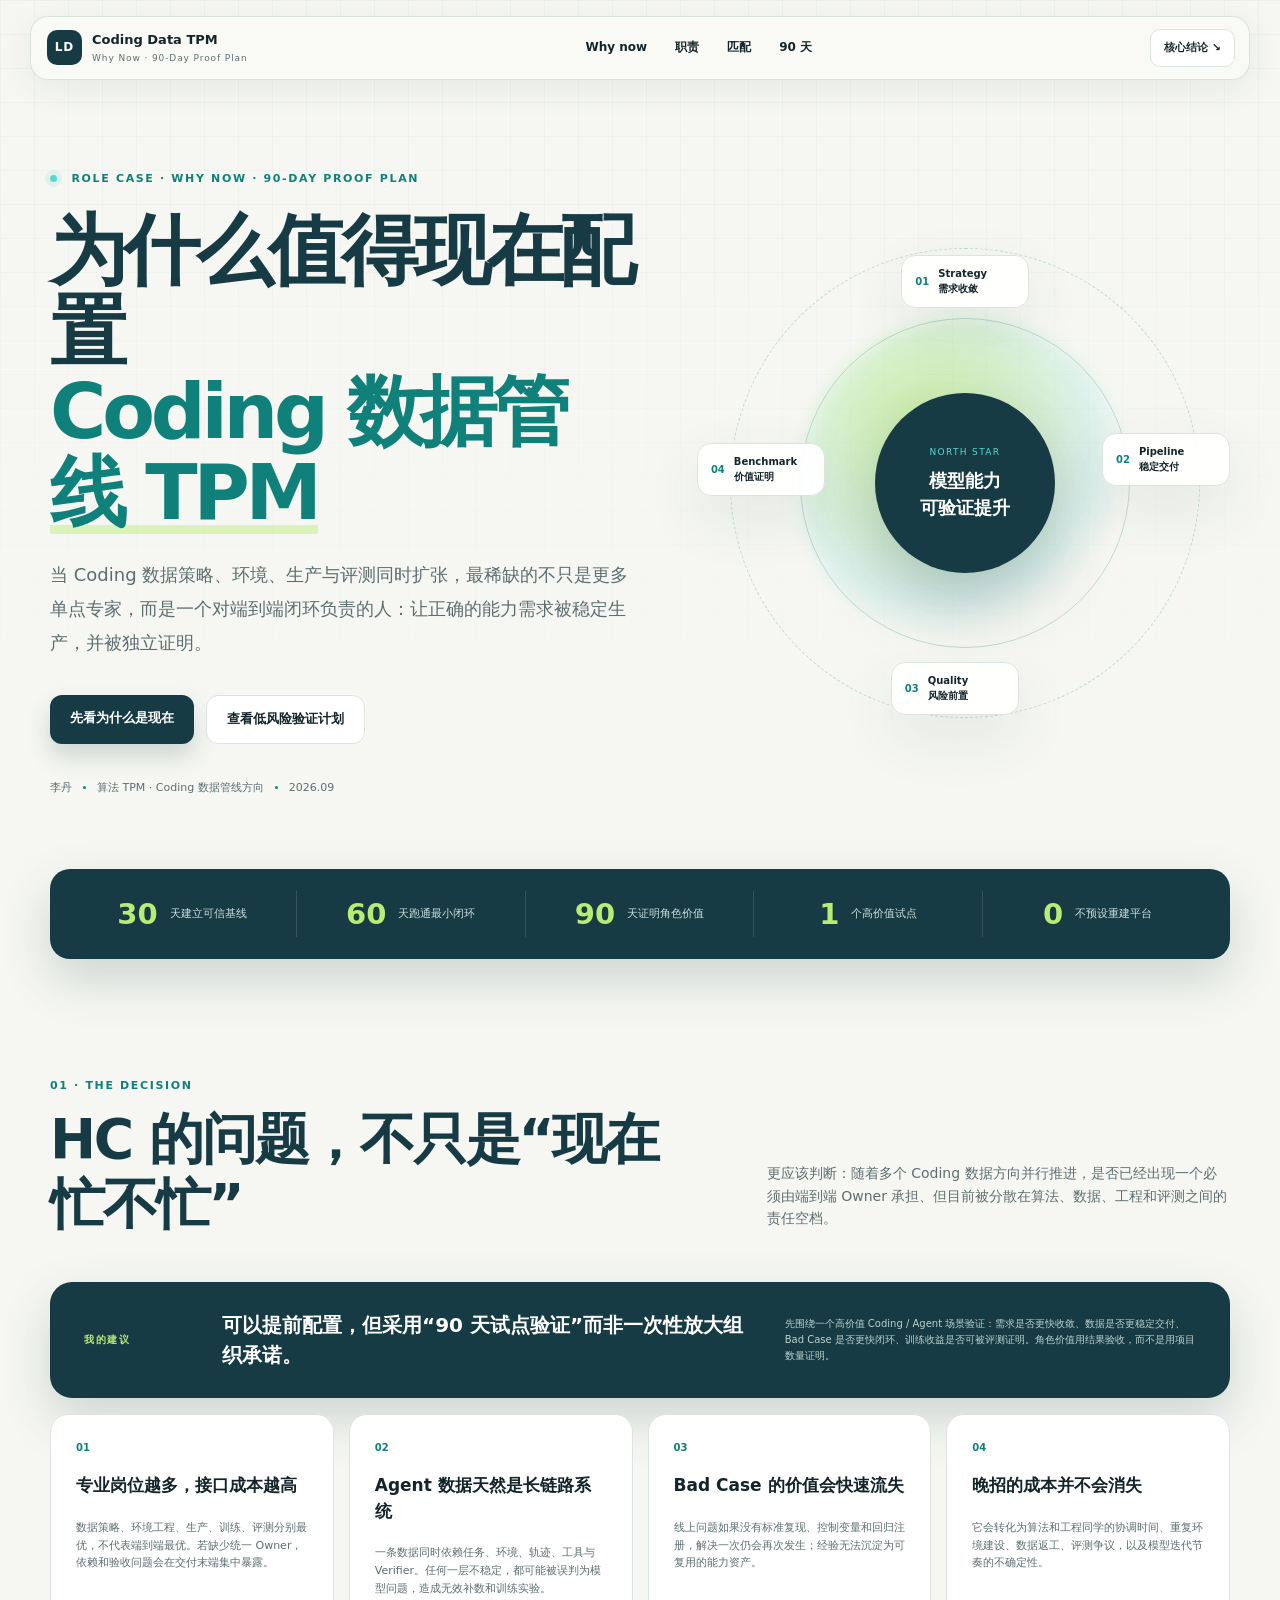
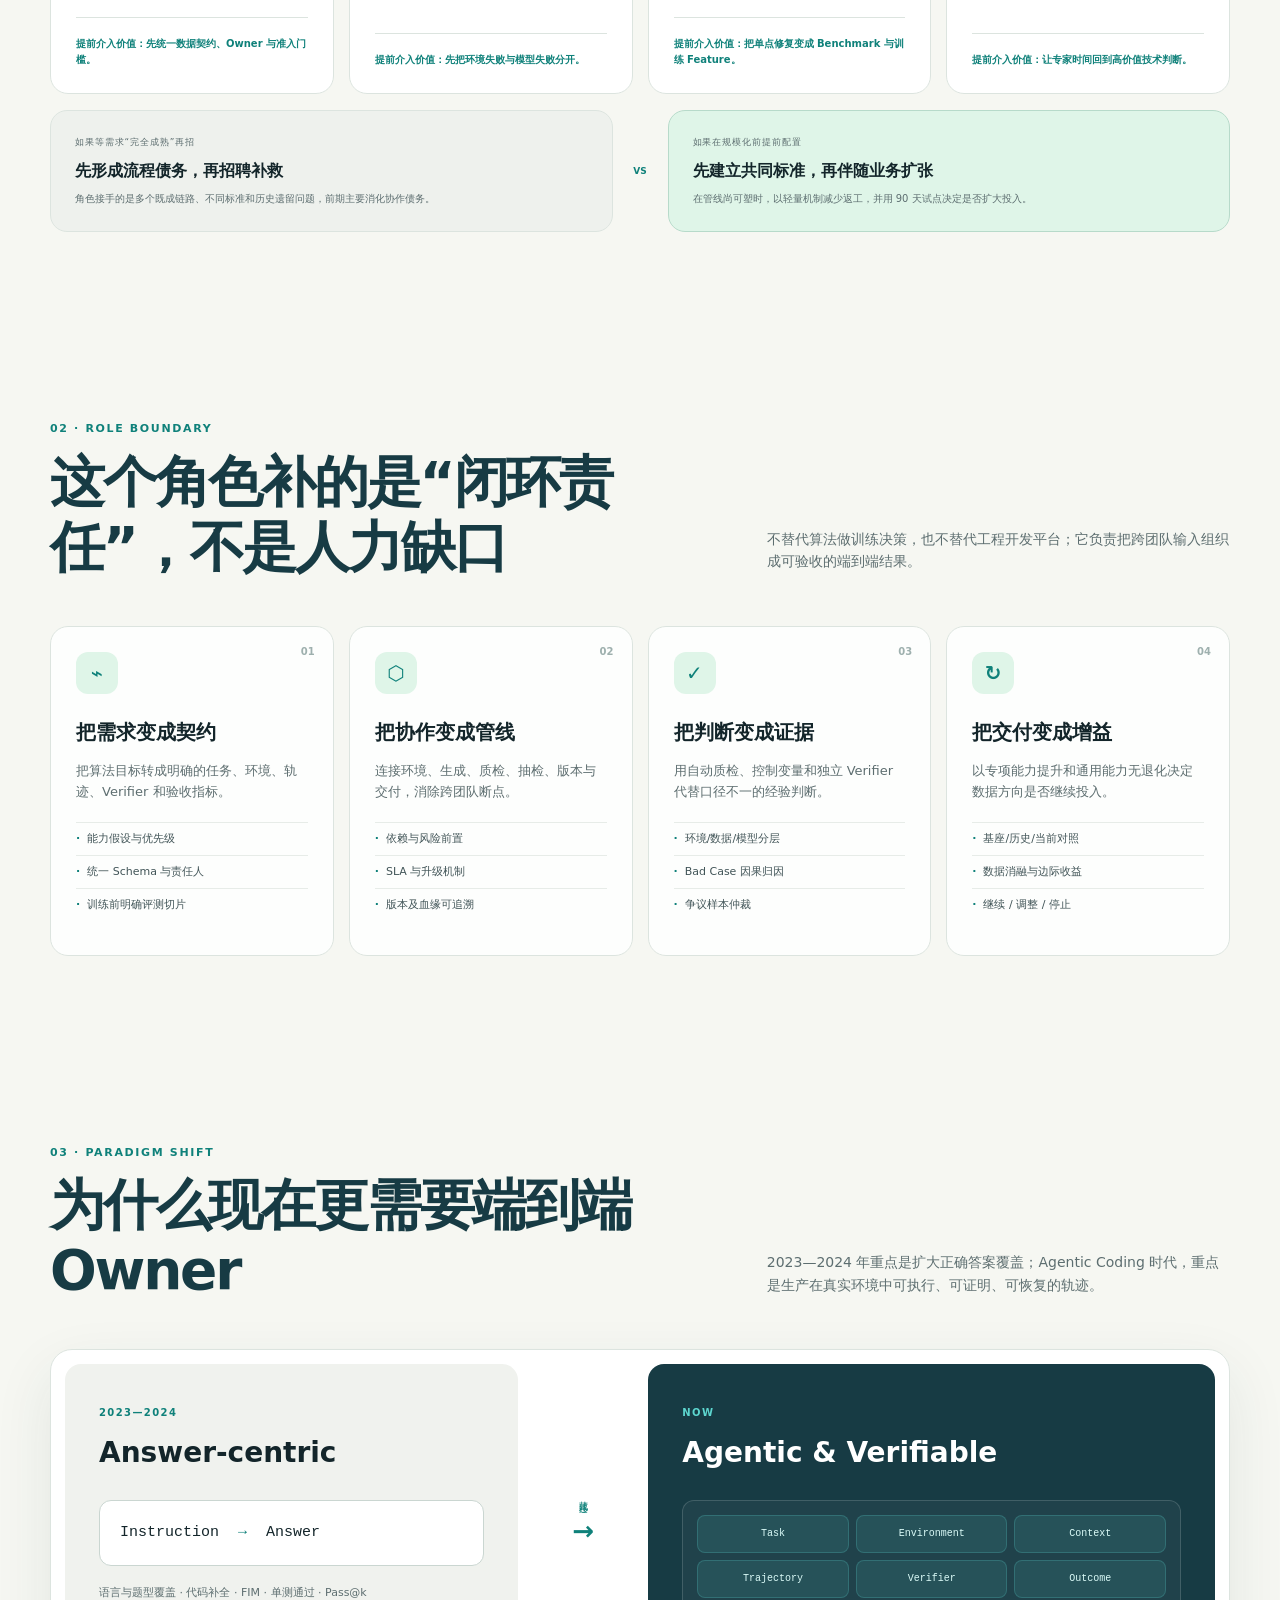
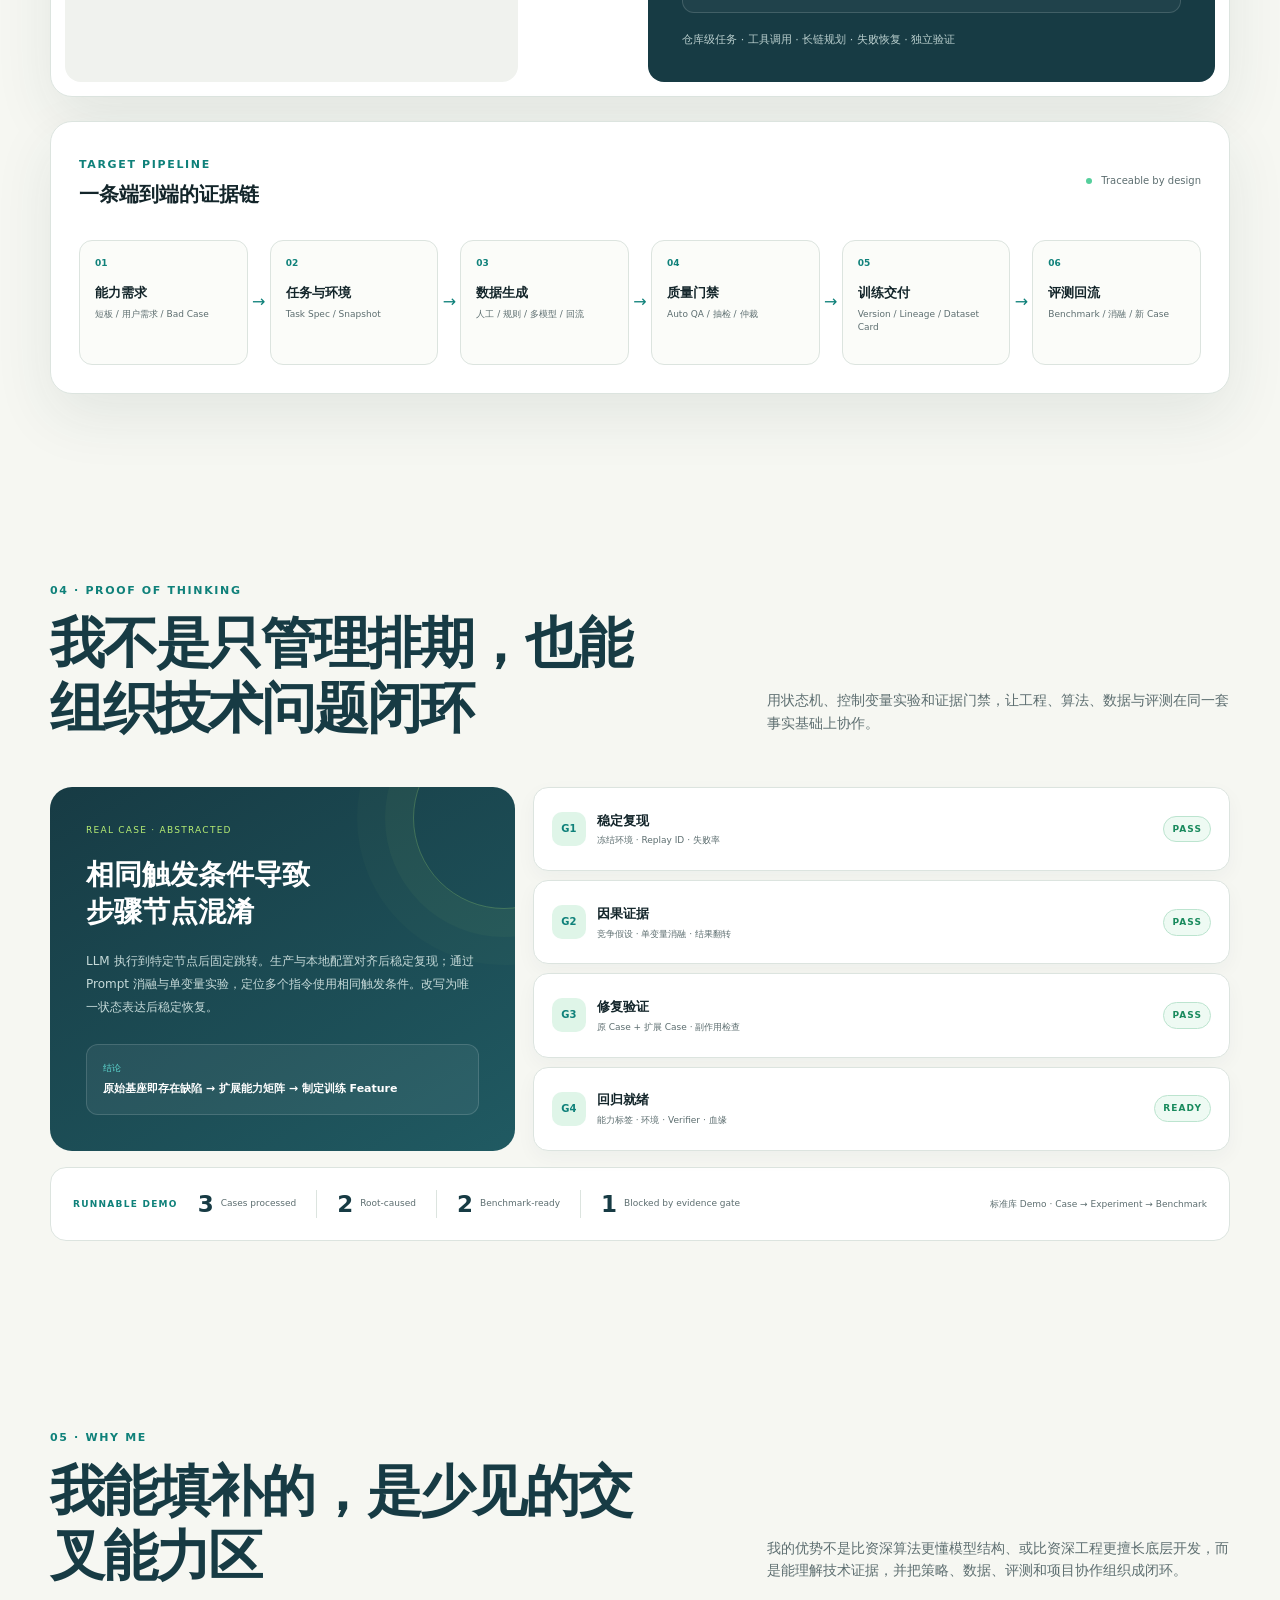
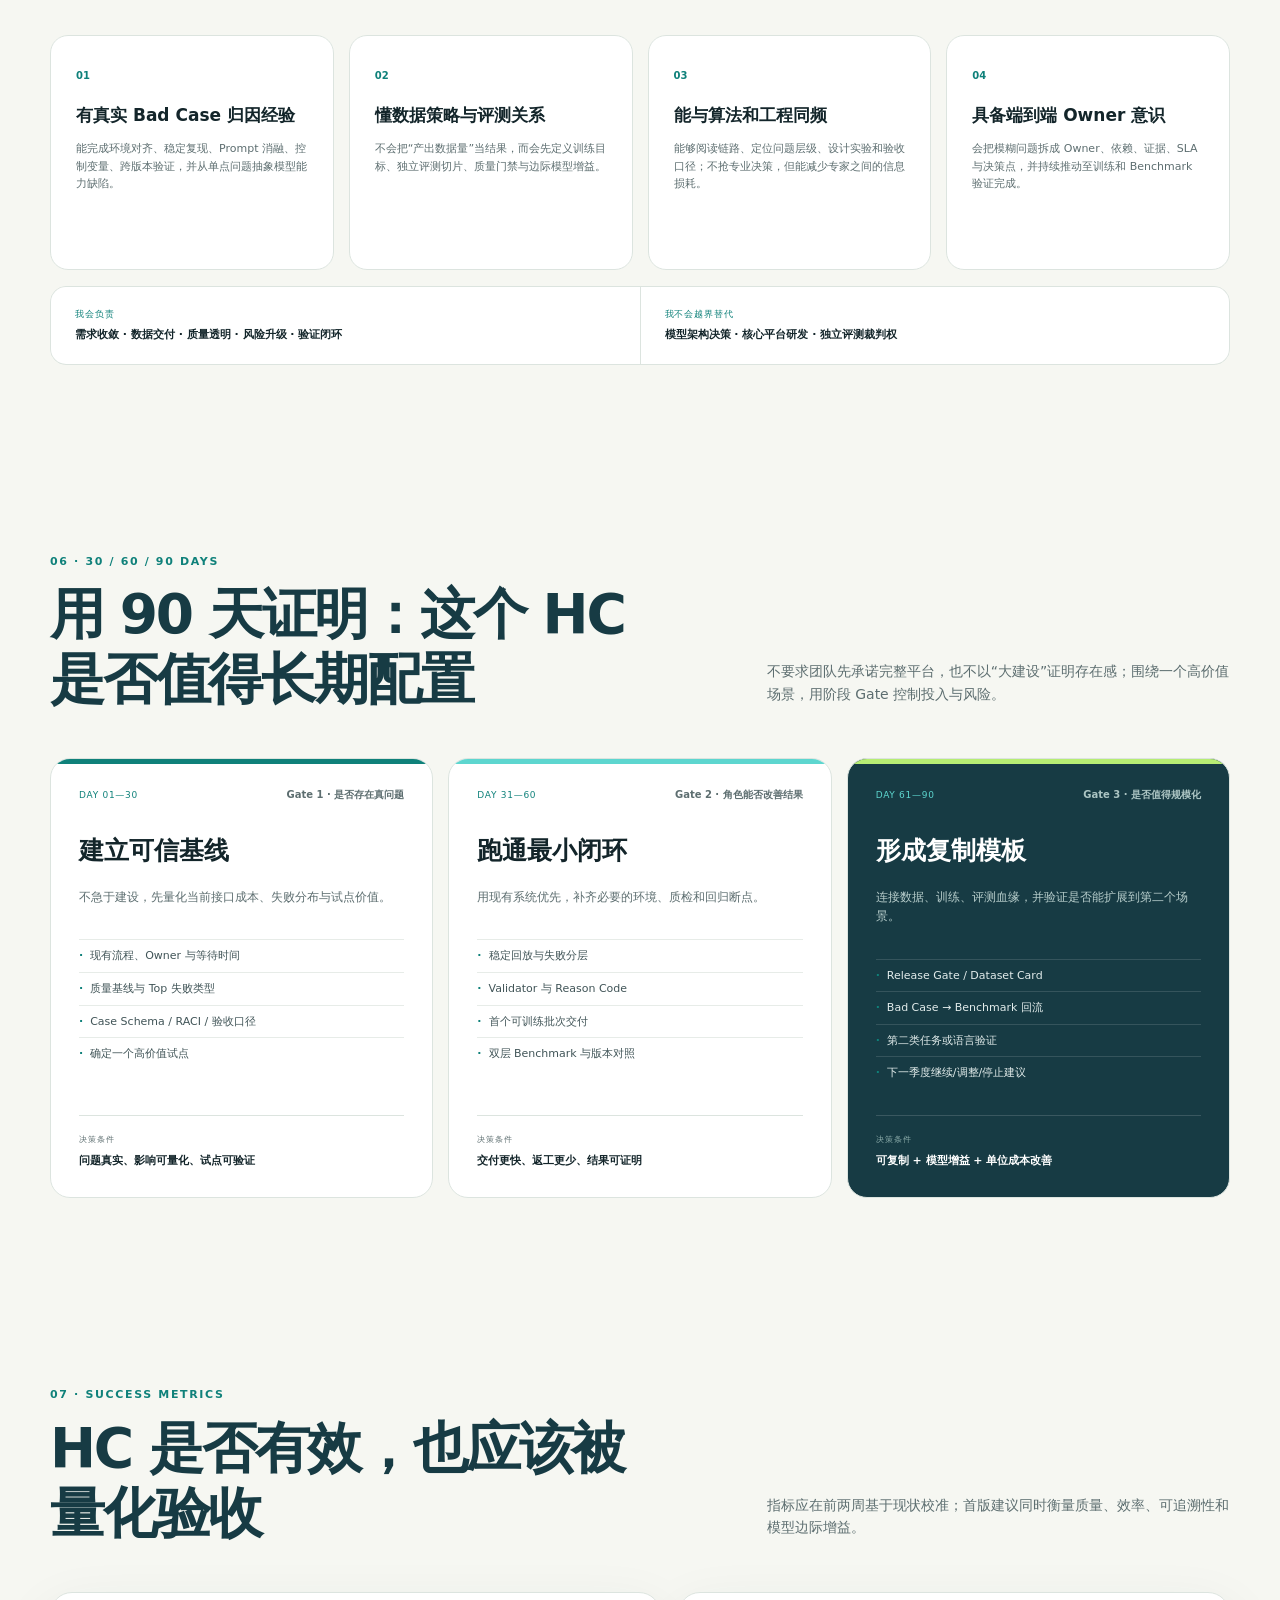
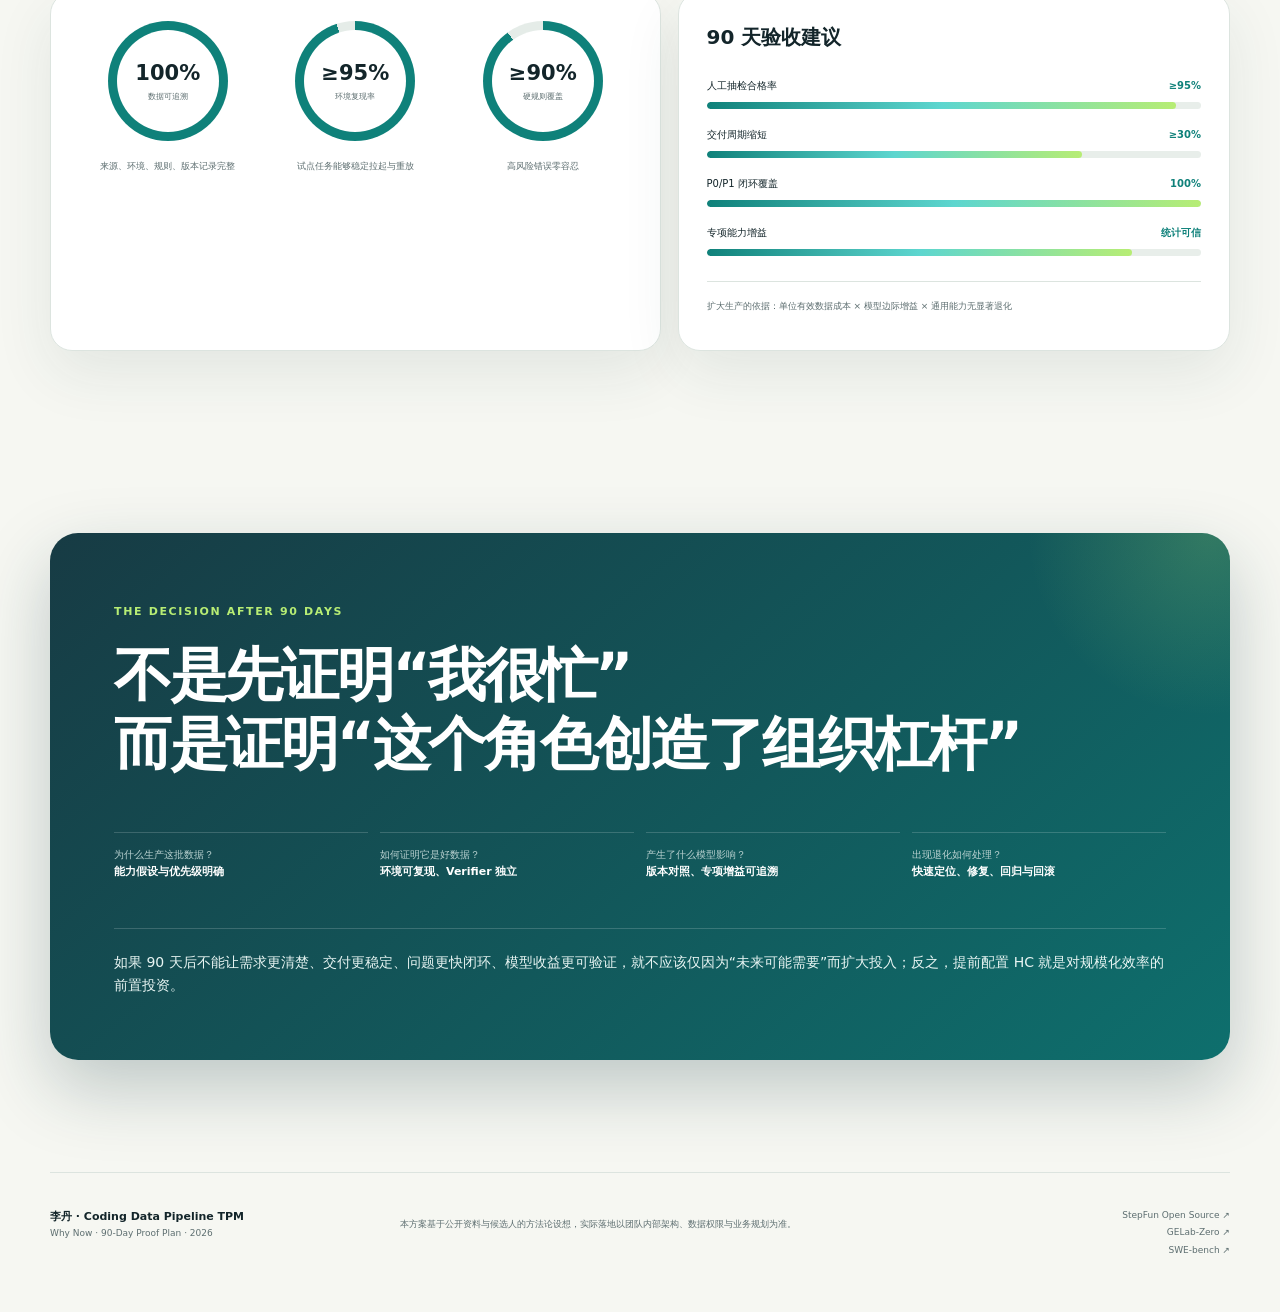
==== commit b7b34bf7: "Reframe plan as an early-HC business case" ====
--- a/index.html
+++ b/index.html
@@ -3,8 +3,8 @@
 <head>
   <meta charset="utf-8">
   <meta name="viewport" content="width=device-width, initial-scale=1">
-  <meta name="description" content="李丹：Coding 数据管线 TPM 的 90 天工作设想，从 Bad Case 到可验证的数据飞轮。">
-  <title>Coding 数据管线 TPM｜90 天工作设想</title>
+  <meta name="description" content="为什么值得现在配置 Coding 数据管线 TPM：李丹的角色价值判断与 90 天落地方案。">
+  <title>为什么是现在｜Coding 数据管线 TPM 90 天方案</title>
   <link rel="stylesheet" href="styles.css">
 </head>
 <body>
@@ -12,10 +12,10 @@
   <header class="nav-shell">
     <a class="brand" href="#top" aria-label="返回顶部">
       <span class="brand-mark">LD</span>
-      <span><b>Coding Data TPM</b><small>90-Day Operating Plan</small></span>
+      <span><b>Coding Data TPM</b><small>Why Now · 90-Day Proof Plan</small></span>
     </a>
     <nav aria-label="页面导航">
-      <a href="#strategy">策略</a><a href="#pipeline">管线</a><a href="#roadmap">90 天</a><a href="#metrics">指标</a>
+      <a href="#why-now">Why now</a><a href="#strategy">职责</a><a href="#fit">匹配</a><a href="#roadmap">90 天</a>
     </nav>
     <a class="nav-cta" href="#closing">核心结论 ↘</a>
   </header>
@@ -23,12 +23,12 @@
   <main id="top">
     <section class="hero section-grid">
       <div class="hero-copy reveal">
-        <div class="eyebrow"><span class="pulse"></span> CANDIDATE WORKING PROPOSAL · V1.0</div>
-        <h1>从 Bad Case 到<br><span>可验证的数据飞轮</span></h1>
-        <p class="hero-lead">Coding 数据管线 TPM 的 90 天工作设想：以模型能力提升为目标，把算法需求转化为可生产、可验证、可追溯的数据产品。</p>
+        <div class="eyebrow"><span class="pulse"></span> ROLE CASE · WHY NOW · 90-DAY PROOF PLAN</div>
+        <h1>为什么值得现在配置<br><span>Coding 数据管线 TPM</span></h1>
+        <p class="hero-lead">当 Coding 数据策略、环境、生产与评测同时扩张，最稀缺的不只是更多单点专家，而是一个对端到端闭环负责的人：让正确的能力需求被稳定生产，并被独立证明。</p>
         <div class="hero-actions">
-          <a class="button primary" href="#roadmap">查看 30 / 60 / 90 天计划</a>
-          <a class="button secondary" href="#case">查看归因闭环</a>
+          <a class="button primary" href="#why-now">先看为什么是现在</a>
+          <a class="button secondary" href="#roadmap">查看低风险验证计划</a>
         </div>
         <div class="author-line"><span>李丹</span><i></i><span>算法 TPM · Coding 数据管线方向</span><i></i><span>2026.09</span></div>
       </div>
@@ -36,37 +36,60 @@
       <div class="hero-visual reveal" aria-label="数据飞轮示意图">
         <div class="orbit orbit-one"></div><div class="orbit orbit-two"></div>
         <div class="core"><small>North Star</small><strong>模型能力<br>可验证提升</strong></div>
-        <div class="orbit-node n1"><b>01</b><span>Strategy<br>能力定义</span></div>
-        <div class="orbit-node n2"><b>02</b><span>Pipeline<br>规模生产</span></div>
-        <div class="orbit-node n3"><b>03</b><span>Quality<br>证据门禁</span></div>
-        <div class="orbit-node n4"><b>04</b><span>Benchmark<br>持续回归</span></div>
+        <div class="orbit-node n1"><b>01</b><span>Strategy<br>需求收敛</span></div>
+        <div class="orbit-node n2"><b>02</b><span>Pipeline<br>稳定交付</span></div>
+        <div class="orbit-node n3"><b>03</b><span>Quality<br>风险前置</span></div>
+        <div class="orbit-node n4"><b>04</b><span>Benchmark<br>价值证明</span></div>
       </div>
     </section>
 
     <section class="signal-strip reveal" aria-label="方案核心数字">
-      <div><strong>90</strong><span>天完成最小闭环</span></div>
-      <div><strong>6</strong><span>类统一数据对象</span></div>
-      <div><strong>4</strong><span>层 Bad Case 门禁</span></div>
-      <div><strong>2</strong><span>层 Benchmark</span></div>
-      <div><strong>1</strong><span>个可复制试点</span></div>
+      <div><strong>30</strong><span>天建立可信基线</span></div>
+      <div><strong>60</strong><span>天跑通最小闭环</span></div>
+      <div><strong>90</strong><span>天证明角色价值</span></div>
+      <div><strong>1</strong><span>个高价值试点</span></div>
+      <div><strong>0</strong><span>不预设重建平台</span></div>
+    </section>
+
+    <section class="section why-now" id="why-now">
+      <div class="section-heading reveal">
+        <div><span class="kicker">01 · THE DECISION</span><h2>HC 的问题，不只是“现在忙不忙”</h2></div>
+        <p>更应该判断：随着多个 Coding 数据方向并行推进，是否已经出现一个必须由端到端 Owner 承担、但目前被分散在算法、数据、工程和评测之间的责任空档。</p>
+      </div>
+      <div class="decision-callout reveal">
+        <span>我的建议</span>
+        <h3>可以提前配置，但采用“90 天试点验证”而非一次性放大组织承诺。</h3>
+        <p>先围绕一个高价值 Coding / Agent 场景验证：需求是否更快收敛、数据是否更稳定交付、Bad Case 是否更快闭环、训练收益是否可被评测证明。角色价值用结果验收，而不是用项目数量证明。</p>
+      </div>
+      <div class="why-grid">
+        <article class="why-card reveal"><span>01</span><h3>专业岗位越多，接口成本越高</h3><p>数据策略、环境工程、生产、训练、评测分别最优，不代表端到端最优。若缺少统一 Owner，依赖和验收问题会在交付末端集中暴露。</p><b>提前介入价值：先统一数据契约、Owner 与准入门槛。</b></article>
+        <article class="why-card reveal"><span>02</span><h3>Agent 数据天然是长链路系统</h3><p>一条数据同时依赖任务、环境、轨迹、工具与 Verifier。任何一层不稳定，都可能被误判为模型问题，造成无效补数和训练实验。</p><b>提前介入价值：先把环境失败与模型失败分开。</b></article>
+        <article class="why-card reveal"><span>03</span><h3>Bad Case 的价值会快速流失</h3><p>线上问题如果没有标准复现、控制变量和回归注册，解决一次仍会再次发生；经验无法沉淀为可复用的能力资产。</p><b>提前介入价值：把单点修复变成 Benchmark 与训练 Feature。</b></article>
+        <article class="why-card reveal"><span>04</span><h3>晚招的成本并不会消失</h3><p>它会转化为算法和工程同学的协调时间、重复环境建设、数据返工、评测争议，以及模型迭代节奏的不确定性。</p><b>提前介入价值：让专家时间回到高价值技术判断。</b></article>
+      </div>
+      <div class="timing-comparison reveal">
+        <div><span>如果等需求“完全成熟”再招</span><strong>先形成流程债务，再招聘补救</strong><p>角色接手的是多个既成链路、不同标准和历史遗留问题，前期主要消化协作债务。</p></div>
+        <em>VS</em>
+        <div class="recommended"><span>如果在规模化前提前配置</span><strong>先建立共同标准，再伴随业务扩张</strong><p>在管线尚可塑时，以轻量机制减少返工，并用 90 天试点决定是否扩大投入。</p></div>
+      </div>
     </section>
 
     <section class="section" id="strategy">
       <div class="section-heading reveal">
-        <div><span class="kicker">01 · ROLE & STRATEGY</span><h2>这个角色的核心，不是催进度</h2></div>
-        <p>它需要把“模型需要什么”翻译成“团队如何稳定生产”，并用独立评测证明每批数据是否真的产生增益。</p>
+        <div><span class="kicker">02 · ROLE BOUNDARY</span><h2>这个角色补的是“闭环责任”，不是人力缺口</h2></div>
+        <p>不替代算法做训练决策，也不替代工程开发平台；它负责把跨团队输入组织成可验收的端到端结果。</p>
       </div>
       <div class="strategy-grid">
-        <article class="strategy-card reveal"><span>01</span><div class="icon">⌁</div><h3>数据策略</h3><p>从能力缺口出发，定义任务分层、数据来源、难度结构与训练信号。</p><ul><li>真实任务锚定分布</li><li>合成数据放大规模</li><li>Bad Case补充长尾</li></ul></article>
-        <article class="strategy-card reveal"><span>02</span><div class="icon">⬡</div><h3>环境工厂</h3><p>让仓库、依赖、工具、权限和初始状态可以冻结、拉起、回放与销毁。</p><ul><li>环境 ID 与快照</li><li>健康检查与失败分层</li><li>轨迹记录与重放</li></ul></article>
-        <article class="strategy-card reveal"><span>03</span><div class="icon">✓</div><h3>质量门禁</h3><p>用结构化 Reason Code 和独立验证器替代“看起来不错”的主观判断。</p><ul><li>Schema → 执行 → 语义</li><li>人工抽检与争议仲裁</li><li>安全与污染隔离</li></ul></article>
-        <article class="strategy-card reveal"><span>04</span><div class="icon">↻</div><h3>评测飞轮</h3><p>建立通用回归与专项能力双层 Benchmark，连接数据、训练和线上反馈。</p><ul><li>基座/历史/当前对照</li><li>训练前后同切片评测</li><li>退化定位与快速回滚</li></ul></article>
+        <article class="strategy-card reveal"><span>01</span><div class="icon">⌁</div><h3>把需求变成契约</h3><p>把算法目标转成明确的任务、环境、轨迹、Verifier 和验收指标。</p><ul><li>能力假设与优先级</li><li>统一 Schema 与责任人</li><li>训练前明确评测切片</li></ul></article>
+        <article class="strategy-card reveal"><span>02</span><div class="icon">⬡</div><h3>把协作变成管线</h3><p>连接环境、生成、质检、抽检、版本与交付，消除跨团队断点。</p><ul><li>依赖与风险前置</li><li>SLA 与升级机制</li><li>版本及血缘可追溯</li></ul></article>
+        <article class="strategy-card reveal"><span>03</span><div class="icon">✓</div><h3>把判断变成证据</h3><p>用自动质检、控制变量和独立 Verifier 代替口径不一的经验判断。</p><ul><li>环境/数据/模型分层</li><li>Bad Case 因果归因</li><li>争议样本仲裁</li></ul></article>
+        <article class="strategy-card reveal"><span>04</span><div class="icon">↻</div><h3>把交付变成增益</h3><p>以专项能力提升和通用能力无退化决定数据方向是否继续投入。</p><ul><li>基座/历史/当前对照</li><li>数据消融与边际收益</li><li>继续 / 调整 / 停止</li></ul></article>
       </div>
     </section>
 
     <section class="section evolution" id="pipeline">
       <div class="section-heading reveal">
-        <div><span class="kicker">02 · PARADIGM SHIFT</span><h2>数据单元已经发生变化</h2></div>
+        <div><span class="kicker">03 · PARADIGM SHIFT</span><h2>为什么现在更需要端到端 Owner</h2></div>
         <p>2023—2024 年重点是扩大正确答案覆盖；Agentic Coding 时代，重点是生产在真实环境中可执行、可证明、可恢复的轨迹。</p>
       </div>
       <div class="compare reveal">
@@ -90,7 +113,7 @@
 
     <section class="section case-section" id="case">
       <div class="section-heading reveal">
-        <div><span class="kicker">03 · BAD CASE WORKBENCH</span><h2>从经验判断，升级为可复验的因果证据</h2></div>
+        <div><span class="kicker">04 · PROOF OF THINKING</span><h2>我不是只管理排期，也能组织技术问题闭环</h2></div>
         <p>用状态机、控制变量实验和证据门禁，让工程、算法、数据与评测在同一套事实基础上协作。</p>
       </div>
       <div class="case-grid">
@@ -114,21 +137,35 @@
       </div>
     </section>
 
+    <section class="section fit-section" id="fit">
+      <div class="section-heading reveal">
+        <div><span class="kicker">05 · WHY ME</span><h2>我能填补的，是少见的交叉能力区</h2></div>
+        <p>我的优势不是比资深算法更懂模型结构、或比资深工程更擅长底层开发，而是能理解技术证据，并把策略、数据、评测和项目协作组织成闭环。</p>
+      </div>
+      <div class="fit-grid">
+        <article class="fit-card reveal"><span>01</span><h3>有真实 Bad Case 归因经验</h3><p>能完成环境对齐、稳定复现、Prompt 消融、控制变量、跨版本验证，并从单点问题抽象模型能力缺陷。</p></article>
+        <article class="fit-card reveal"><span>02</span><h3>懂数据策略与评测关系</h3><p>不会把“产出数据量”当结果，而会先定义训练目标、独立评测切片、质量门禁与边际模型增益。</p></article>
+        <article class="fit-card reveal"><span>03</span><h3>能与算法和工程同频</h3><p>能够阅读链路、定位问题层级、设计实验和验收口径；不抢专业决策，但能减少专家之间的信息损耗。</p></article>
+        <article class="fit-card reveal"><span>04</span><h3>具备端到端 Owner 意识</h3><p>会把模糊问题拆成 Owner、依赖、证据、SLA 与决策点，并持续推动至训练和 Benchmark 验证完成。</p></article>
+      </div>
+      <div class="boundary reveal"><div><span>我会负责</span><b>需求收敛 · 数据交付 · 质量透明 · 风险升级 · 验证闭环</b></div><div><span>我不会越界替代</span><b>模型架构决策 · 核心平台研发 · 独立评测裁判权</b></div></div>
+    </section>
+
     <section class="section roadmap-section" id="roadmap">
       <div class="section-heading reveal">
-        <div><span class="kicker">04 · 30 / 60 / 90 DAYS</span><h2>先跑通，再产品化，最后规模化</h2></div>
-        <p>不追求一次性重建全部平台，而是用一个高价值 Coding 场景形成最小闭环，再沉淀可复制的标准、工具与机制。</p>
+        <div><span class="kicker">06 · 30 / 60 / 90 DAYS</span><h2>用 90 天证明：这个 HC 是否值得长期配置</h2></div>
+        <p>不要求团队先承诺完整平台，也不以“大建设”证明存在感；围绕一个高价值场景，用阶段 Gate 控制投入与风险。</p>
       </div>
       <div class="roadmap">
-        <article class="phase phase-one reveal"><div class="phase-top"><span>DAY 01—30</span><b>基线与共同语言</b></div><h3>选择正确的问题</h3><p>完成链路盘点、数据契约、质量基线和试点选择。</p><ul><li>利益相关方与现状流程图</li><li>Case Schema / Taxonomy / RACI</li><li>数据批次质量基线</li><li>P1 Case 与 Coding 试点</li></ul><div class="phase-outcome">OUTCOME <b>可信基线 + 60 天验收口径</b></div></article>
-        <article class="phase phase-two reveal"><div class="phase-top"><span>DAY 31—60</span><b>最小可行闭环</b></div><h3>证明链路能工作</h3><p>跑通环境、生成、质检、交付和专项评测。</p><ul><li>环境工厂 MVP 与稳定回放</li><li>Validator 插件与 Reason Code</li><li>首个训练数据批次</li><li>双层 Benchmark 与版本对照</li></ul><div class="phase-outcome">OUTCOME <b>可执行、可验证的数据流水线</b></div></article>
-        <article class="phase phase-three reveal"><div class="phase-top"><span>DAY 61—90</span><b>产品化与扩展</b></div><h3>让闭环可复制</h3><p>接入统一看板、发布门禁与真实任务回流。</p><ul><li>数据—训练—评测全链血缘</li><li>Release Gate / Dataset Card</li><li>第二类任务或语言扩展</li><li>Neo / Agent 真实任务切片</li></ul><div class="phase-outcome">OUTCOME <b>V1.0 管线 + 下一季度 Roadmap</b></div></article>
+        <article class="phase phase-one reveal"><div class="phase-top"><span>DAY 01—30</span><b>Gate 1 · 是否存在真问题</b></div><h3>建立可信基线</h3><p>不急于建设，先量化当前接口成本、失败分布与试点价值。</p><ul><li>现有流程、Owner 与等待时间</li><li>质量基线与 Top 失败类型</li><li>Case Schema / RACI / 验收口径</li><li>确定一个高价值试点</li></ul><div class="phase-outcome">决策条件 <b>问题真实、影响可量化、试点可验证</b></div></article>
+        <article class="phase phase-two reveal"><div class="phase-top"><span>DAY 31—60</span><b>Gate 2 · 角色能否改善结果</b></div><h3>跑通最小闭环</h3><p>用现有系统优先，补齐必要的环境、质检和回归断点。</p><ul><li>稳定回放与失败分层</li><li>Validator 与 Reason Code</li><li>首个可训练批次交付</li><li>双层 Benchmark 与版本对照</li></ul><div class="phase-outcome">决策条件 <b>交付更快、返工更少、结果可证明</b></div></article>
+        <article class="phase phase-three reveal"><div class="phase-top"><span>DAY 61—90</span><b>Gate 3 · 是否值得规模化</b></div><h3>形成复制模板</h3><p>连接数据、训练、评测血缘，并验证是否能扩展到第二个场景。</p><ul><li>Release Gate / Dataset Card</li><li>Bad Case → Benchmark 回流</li><li>第二类任务或语言验证</li><li>下一季度继续/调整/停止建议</li></ul><div class="phase-outcome">决策条件 <b>可复制 + 模型增益 + 单位成本改善</b></div></article>
       </div>
     </section>
 
     <section class="section metrics-section" id="metrics">
       <div class="section-heading reveal">
-        <div><span class="kicker">05 · SUCCESS METRICS</span><h2>不以数据量作为唯一答案</h2></div>
+        <div><span class="kicker">07 · SUCCESS METRICS</span><h2>HC 是否有效，也应该被量化验收</h2></div>
         <p>指标应在前两周基于现状校准；首版建议同时衡量质量、效率、可追溯性和模型边际增益。</p>
       </div>
       <div class="metric-layout">
@@ -150,21 +187,21 @@
 
     <section class="closing section" id="closing">
       <div class="closing-card reveal">
-        <span class="kicker">THE STATE AFTER 90 DAYS</span>
-        <h2>让每一批数据都能回答<br>“为什么做、如何证明、带来什么改变”</h2>
+        <span class="kicker">THE DECISION AFTER 90 DAYS</span>
+        <h2>不是先证明“我很忙”<br>而是证明“这个角色创造了组织杠杆”</h2>
         <div class="closing-grid">
           <p>为什么生产这批数据？<br><b>能力假设与优先级明确</b></p>
           <p>如何证明它是好数据？<br><b>环境可复现、Verifier 独立</b></p>
           <p>产生了什么模型影响？<br><b>版本对照、专项增益可追溯</b></p>
           <p>出现退化如何处理？<br><b>快速定位、修复、回归与回滚</b></p>
         </div>
-        <blockquote>TPM 的价值，是让决策有证据、交付可复现、问题可追溯，并使专家把时间投入真正需要专业判断的地方。</blockquote>
+        <blockquote>如果 90 天后不能让需求更清楚、交付更稳定、问题更快闭环、模型收益更可验证，就不应该仅因为“未来可能需要”而扩大投入；反之，提前配置 HC 就是对规模化效率的前置投资。</blockquote>
       </div>
     </section>
   </main>
 
   <footer>
-    <div><b>李丹 · Coding Data Pipeline TPM</b><span>90-Day Working Proposal · 2026</span></div>
+    <div><b>李丹 · Coding Data Pipeline TPM</b><span>Why Now · 90-Day Proof Plan · 2026</span></div>
     <p>本方案基于公开资料与候选人的方法论设想，实际落地以团队内部架构、数据权限与业务规划为准。</p>
     <div class="sources"><a href="https://github.com/stepfun-ai" target="_blank" rel="noreferrer">StepFun Open Source ↗</a><a href="https://github.com/stepfun-ai/gelab-zero" target="_blank" rel="noreferrer">GELab-Zero ↗</a><a href="https://arxiv.org/abs/2310.06770" target="_blank" rel="noreferrer">SWE-bench ↗</a></div>
   </footer>
--- a/styles.css
+++ b/styles.css
@@ -3,3 +3,9 @@
 @media(max-width:900px){.nav-shell nav{display:none}.hero{grid-template-columns:1fr;padding-top:70px}.hero-visual{height:440px}.section-heading{grid-template-columns:1fr;gap:18px}.strategy-grid{grid-template-columns:repeat(2,1fr)}.compare{grid-template-columns:1fr}.shift-arrow{height:70px}.shift-arrow span{writing-mode:initial}.shift-arrow b{transform:rotate(90deg)}.flow{grid-template-columns:repeat(3,1fr);gap:9px}.flow em{display:none}.case-grid,.metric-layout{grid-template-columns:1fr}.roadmap{grid-template-columns:1fr}.phase{min-height:auto}.closing-grid{grid-template-columns:repeat(2,1fr)}footer{grid-template-columns:1fr}.sources{align-items:flex-start}.signal-strip{grid-template-columns:repeat(5,1fr)}.signal-strip div{flex-direction:column;gap:0;text-align:center}.signal-strip span{font-size:8px}}
 @media(max-width:600px){.nav-shell{width:calc(100% - 20px);margin-top:10px}.nav-cta{display:none}.section-grid,.section,.signal-strip,footer{width:calc(100% - 28px)}.hero{padding:68px 0 50px;gap:20px;min-height:auto}.hero h1{font-size:46px}.hero-lead{font-size:15px}.hero-actions{flex-direction:column}.button{text-align:center}.author-line{flex-wrap:wrap}.hero-visual{height:370px;transform:scale(.86)}.orbit-two{width:390px;height:390px}.orbit-one{width:270px;height:270px}.core{width:150px;height:150px}.n1{top:5px}.n3{bottom:5px}.signal-strip{padding:16px 7px;border-radius:14px}.signal-strip strong{font-size:21px}.signal-strip span{font-size:6px}.section{padding:82px 0}.section-heading h2{font-size:36px}.strategy-grid{grid-template-columns:1fr}.strategy-card{min-height:auto}.compare-side{padding:24px}.six{grid-template-columns:repeat(2,1fr)}.flow-board{padding:20px}.flow{grid-template-columns:repeat(2,1fr)}.case-story{padding:28px}.gate{grid-template-columns:38px 1fr}.gate>b{display:none}.demo-strip{display:grid;grid-template-columns:repeat(2,1fr)}.demo-strip>i,.demo-note{display:none}.metric-rings{grid-template-columns:1fr}.closing-card{padding:38px 25px}.closing-grid{grid-template-columns:1fr}.closing-card h2{font-size:36px}.sources{flex-direction:row;flex-wrap:wrap}}
 @media(prefers-reduced-motion:reduce){html{scroll-behavior:auto}.orbit-two{animation:none}.reveal{opacity:1;transform:none;transition:none}}
+
+/* Decision-oriented additions: why now, candidate fit and low-risk HC proof plan */
+.why-now{padding-bottom:70px}.decision-callout{display:grid;grid-template-columns:110px 1.3fr 1fr;gap:28px;align-items:center;background:var(--navy);color:#fff;border-radius:22px;padding:28px 34px;margin-bottom:16px;box-shadow:0 20px 50px rgba(23,59,68,.18)}.decision-callout>span{font-size:10px;letter-spacing:.15em;color:var(--lime);font-weight:800}.decision-callout h3{font-size:20px;line-height:1.5;margin:0}.decision-callout p{font-size:10px;color:#bdd1cf;margin:0}.why-grid{display:grid;grid-template-columns:repeat(4,1fr);gap:15px}.why-card{background:#fff;border:1px solid var(--line);border-radius:18px;padding:25px;min-height:280px;display:flex;flex-direction:column}.why-card>span{font-size:10px;color:var(--teal);font-weight:800}.why-card h3{font-size:17px;line-height:1.5;margin:17px 0 9px}.why-card p{font-size:11px;color:var(--muted)}.why-card b{margin-top:auto;font-size:10px;color:var(--teal);padding-top:18px;border-top:1px solid var(--line)}.timing-comparison{margin-top:16px;display:grid;grid-template-columns:1fr 55px 1fr;align-items:stretch}.timing-comparison>div{border:1px solid var(--line);background:#eef1ed;border-radius:17px;padding:24px}.timing-comparison .recommended{background:var(--mint);border-color:#b7daca}.timing-comparison span{display:block;font-size:9px;letter-spacing:.1em;color:var(--muted)}.timing-comparison strong{display:block;font-size:16px;margin:8px 0}.timing-comparison p{font-size:10px;color:var(--muted);margin:0}.timing-comparison>em{font-style:normal;font-size:9px;font-weight:800;display:grid;place-items:center;color:var(--teal)}
+.fit-section{padding-top:70px}.fit-grid{display:grid;grid-template-columns:repeat(4,1fr);gap:15px}.fit-card{border:1px solid var(--line);border-radius:18px;padding:25px;background:#fff;min-height:235px}.fit-card span{font-size:10px;color:var(--teal);font-weight:800}.fit-card h3{font-size:17px;line-height:1.5;margin:17px 0 10px}.fit-card p{font-size:11px;color:var(--muted)}.boundary{margin-top:16px;display:grid;grid-template-columns:1fr 1fr;gap:1px;background:var(--line);border:1px solid var(--line);border-radius:16px;overflow:hidden}.boundary div{background:#fff;padding:20px 24px}.boundary span,.boundary b{display:block}.boundary span{font-size:9px;color:var(--teal);letter-spacing:.1em}.boundary b{font-size:11px;margin-top:5px}
+@media(max-width:900px){.why-grid,.fit-grid{grid-template-columns:repeat(2,1fr)}.decision-callout{grid-template-columns:1fr}.timing-comparison{grid-template-columns:1fr}.timing-comparison>em{height:36px}}
+@media(max-width:600px){.why-grid,.fit-grid,.boundary{grid-template-columns:1fr}.decision-callout{padding:25px}.why-card,.fit-card{min-height:auto}.hero h1{font-size:42px}.hero h1 span{display:inline}}
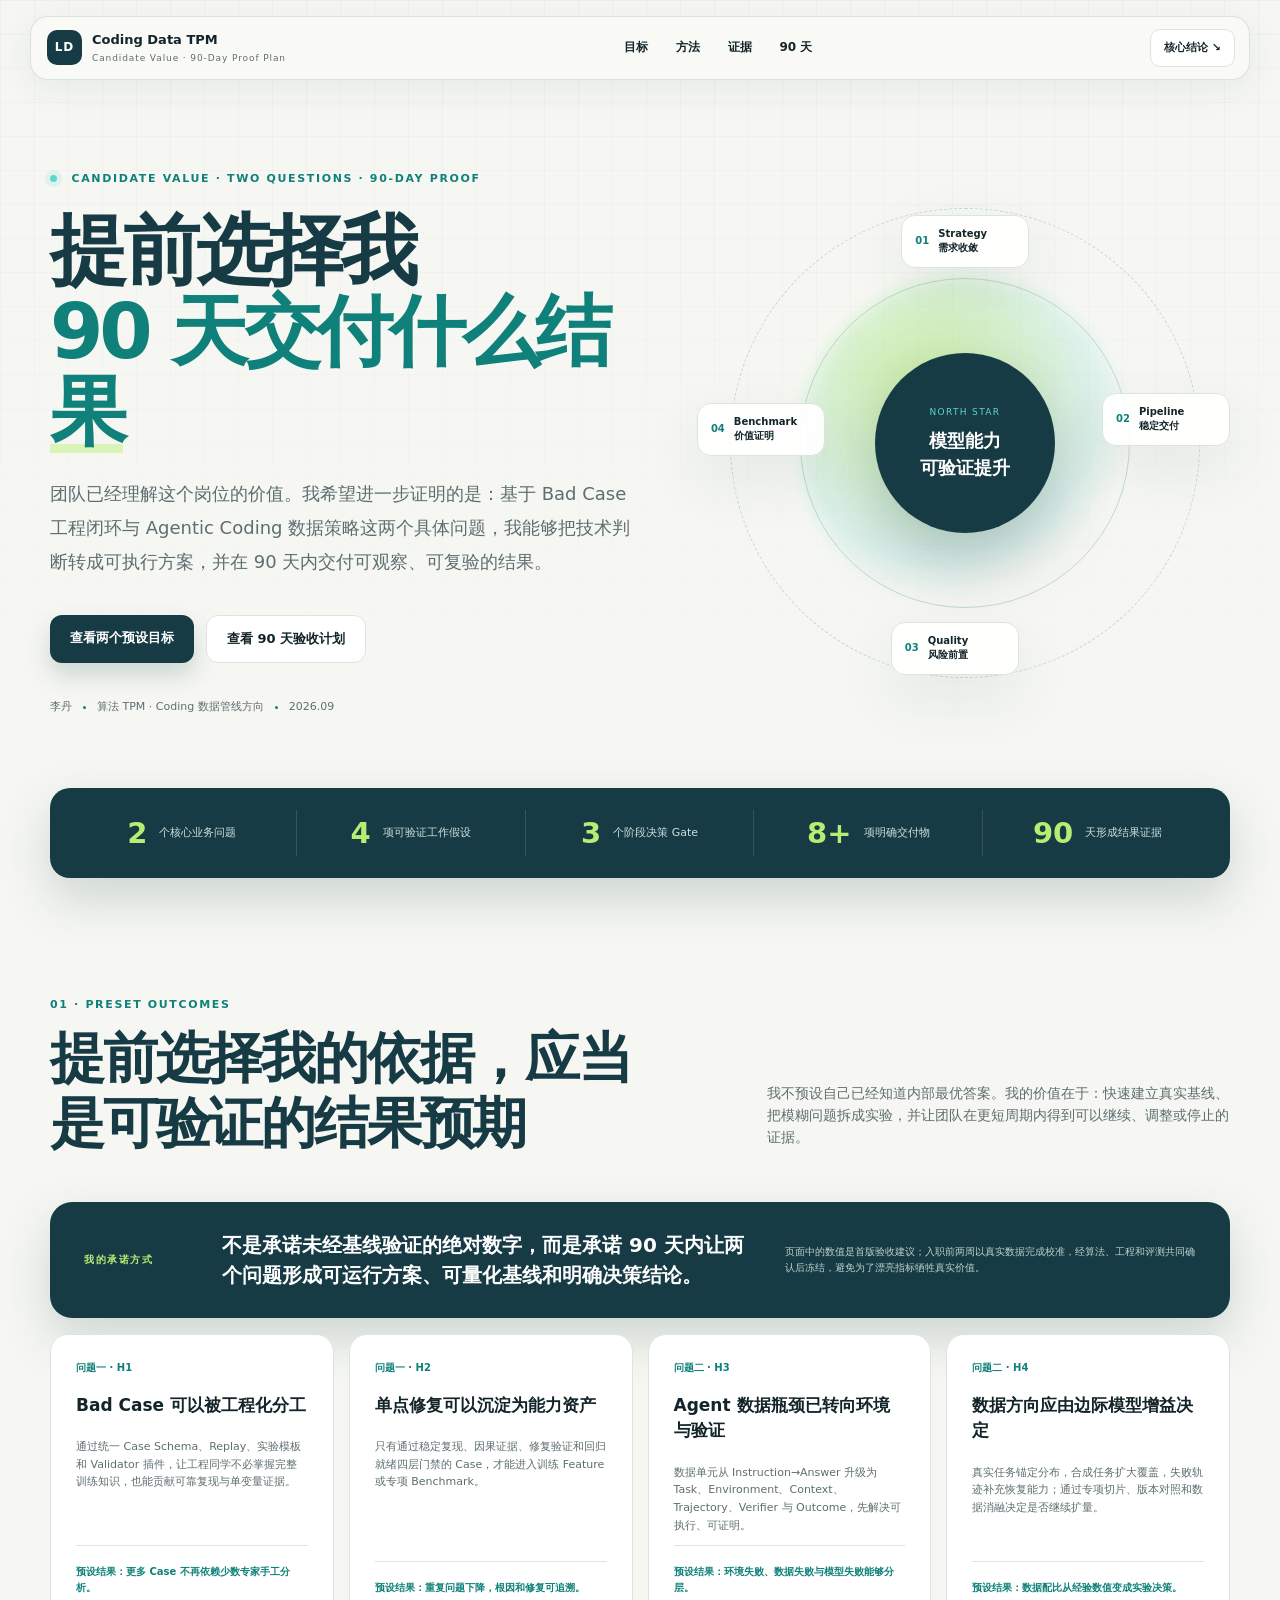
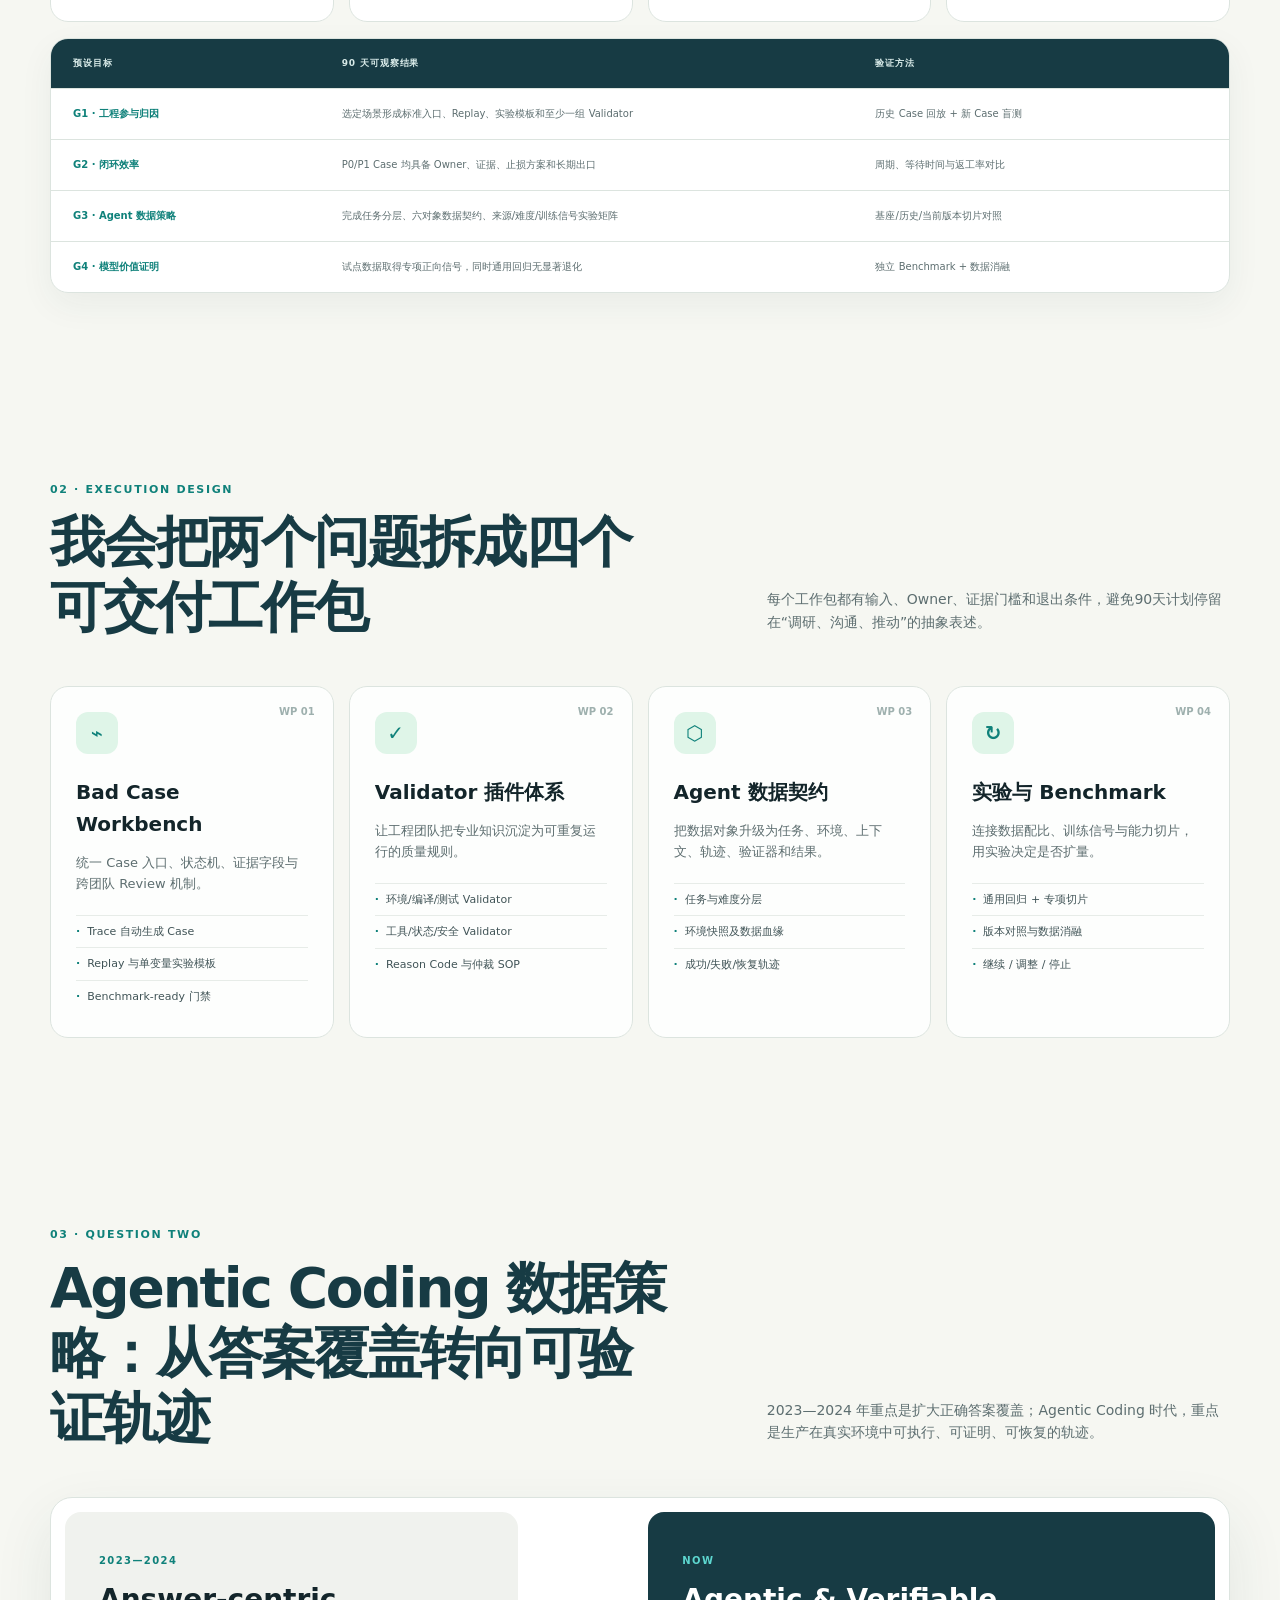
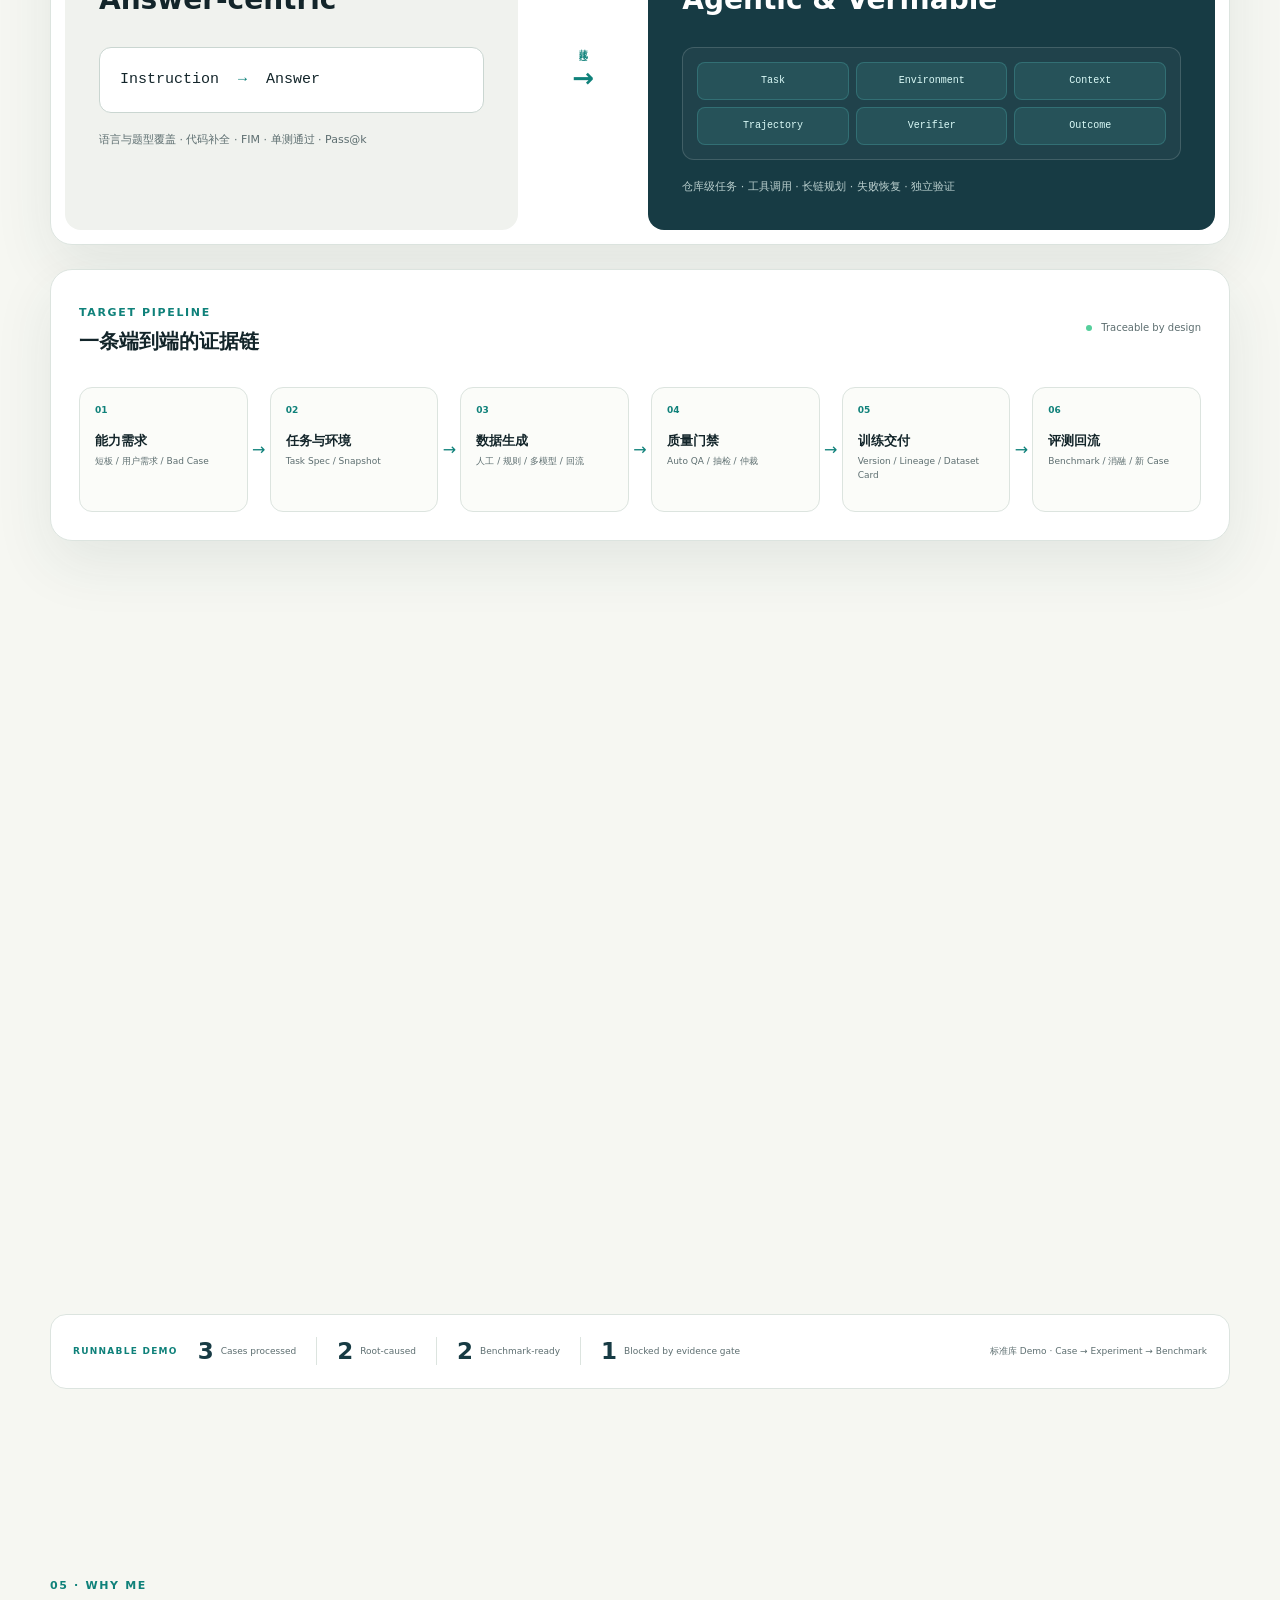
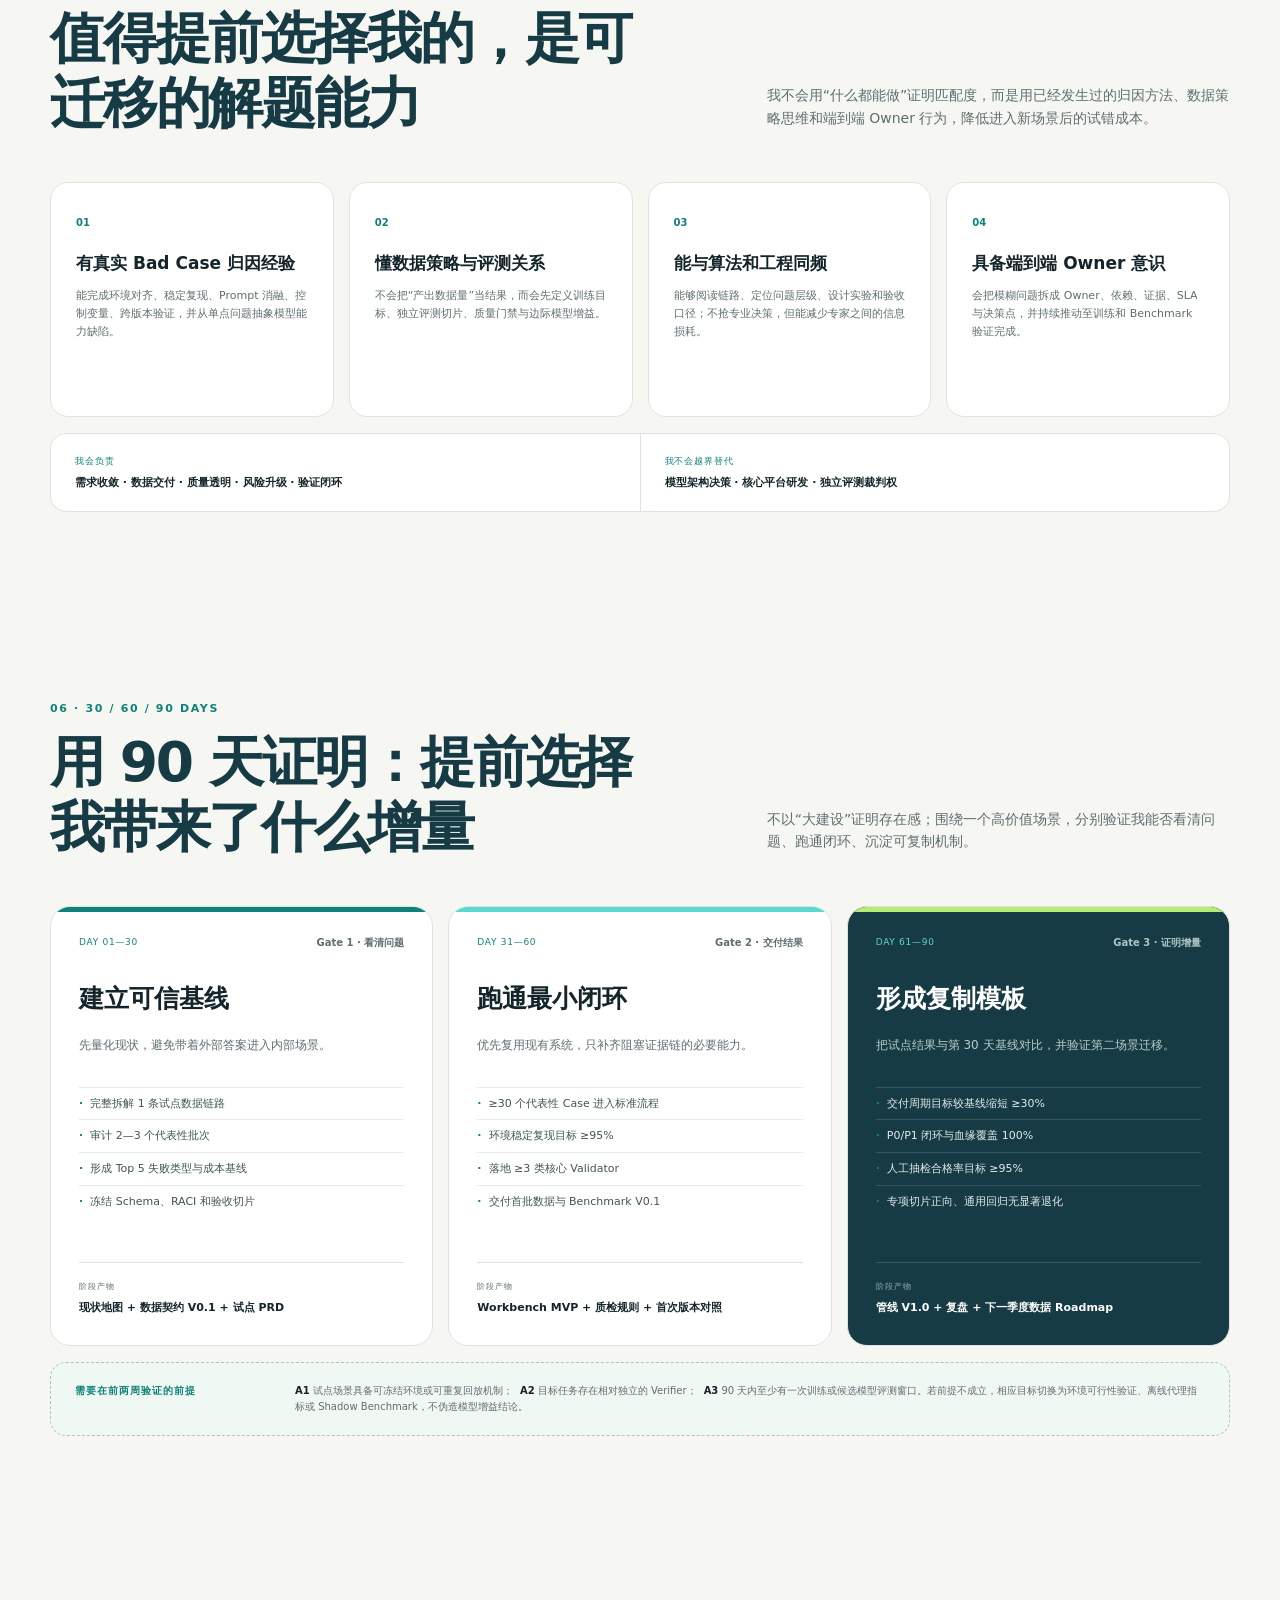
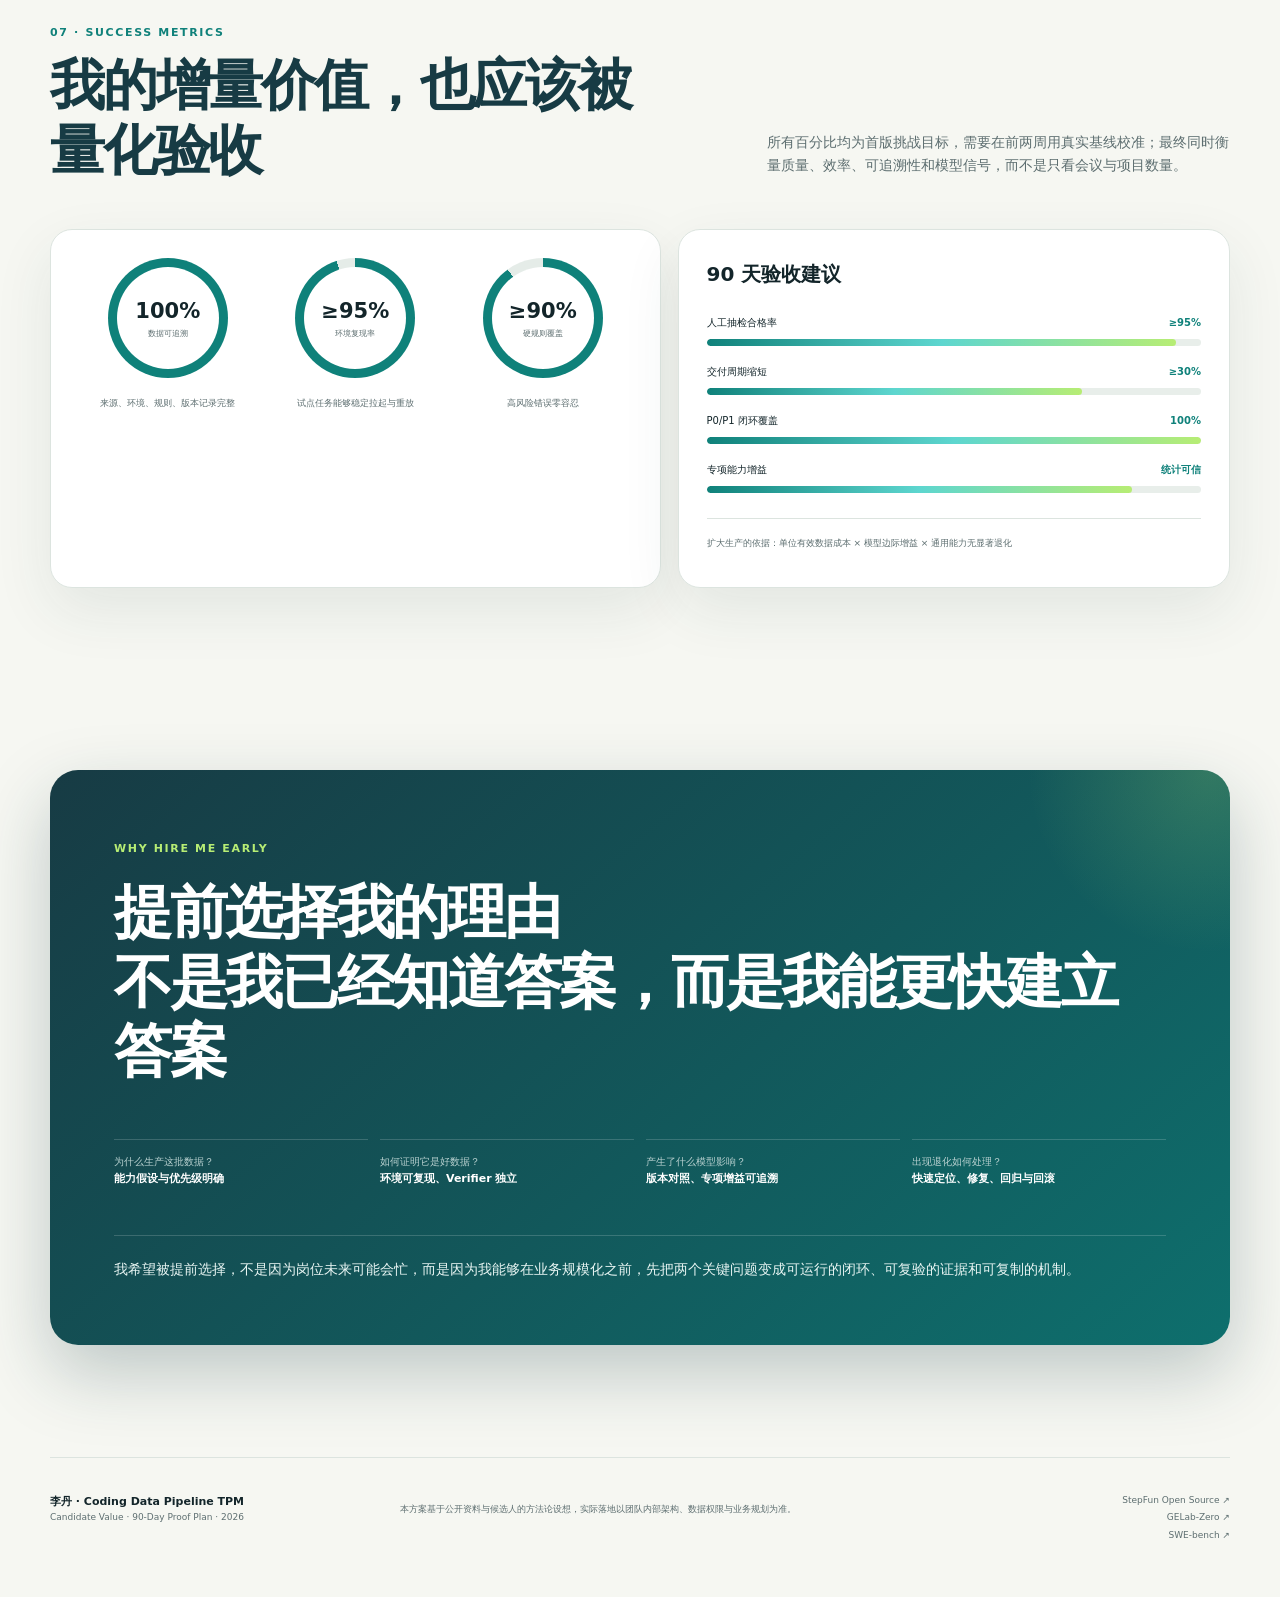
==== commit 39c9378f: "Focus plan on candidate value and measurable outcomes" ====
--- a/index.html
+++ b/index.html
@@ -3,8 +3,8 @@
 <head>
   <meta charset="utf-8">
   <meta name="viewport" content="width=device-width, initial-scale=1">
-  <meta name="description" content="为什么值得现在配置 Coding 数据管线 TPM：李丹的角色价值判断与 90 天落地方案。">
-  <title>为什么是现在｜Coding 数据管线 TPM 90 天方案</title>
+  <meta name="description" content="李丹如何在 90 天内证明 Coding 数据管线 TPM 的交付价值：两个问题、四项工作假设与可验收目标。">
+  <title>为什么值得提前选择我｜Coding 数据管线 TPM 90 天验证计划</title>
   <link rel="stylesheet" href="styles.css">
 </head>
 <body>
@@ -12,10 +12,10 @@
   <header class="nav-shell">
     <a class="brand" href="#top" aria-label="返回顶部">
       <span class="brand-mark">LD</span>
-      <span><b>Coding Data TPM</b><small>Why Now · 90-Day Proof Plan</small></span>
+      <span><b>Coding Data TPM</b><small>Candidate Value · 90-Day Proof Plan</small></span>
     </a>
     <nav aria-label="页面导航">
-      <a href="#why-now">Why now</a><a href="#strategy">职责</a><a href="#fit">匹配</a><a href="#roadmap">90 天</a>
+      <a href="#why-now">目标</a><a href="#strategy">方法</a><a href="#fit">证据</a><a href="#roadmap">90 天</a>
     </nav>
     <a class="nav-cta" href="#closing">核心结论 ↘</a>
   </header>
@@ -23,12 +23,12 @@
   <main id="top">
     <section class="hero section-grid">
       <div class="hero-copy reveal">
-        <div class="eyebrow"><span class="pulse"></span> ROLE CASE · WHY NOW · 90-DAY PROOF PLAN</div>
-        <h1>为什么值得现在配置<br><span>Coding 数据管线 TPM</span></h1>
-        <p class="hero-lead">当 Coding 数据策略、环境、生产与评测同时扩张，最稀缺的不只是更多单点专家，而是一个对端到端闭环负责的人：让正确的能力需求被稳定生产，并被独立证明。</p>
+        <div class="eyebrow"><span class="pulse"></span> CANDIDATE VALUE · TWO QUESTIONS · 90-DAY PROOF</div>
+        <h1>提前选择我<br><span>90 天交付什么结果</span></h1>
+        <p class="hero-lead">团队已经理解这个岗位的价值。我希望进一步证明的是：基于 Bad Case 工程闭环与 Agentic Coding 数据策略这两个具体问题，我能够把技术判断转成可执行方案，并在 90 天内交付可观察、可复验的结果。</p>
         <div class="hero-actions">
-          <a class="button primary" href="#why-now">先看为什么是现在</a>
-          <a class="button secondary" href="#roadmap">查看低风险验证计划</a>
+          <a class="button primary" href="#why-now">查看两个预设目标</a>
+          <a class="button secondary" href="#roadmap">查看 90 天验收计划</a>
         </div>
         <div class="author-line"><span>李丹</span><i></i><span>算法 TPM · Coding 数据管线方向</span><i></i><span>2026.09</span></div>
       </div>
@@ -44,58 +44,60 @@
     </section>
 
     <section class="signal-strip reveal" aria-label="方案核心数字">
-      <div><strong>30</strong><span>天建立可信基线</span></div>
-      <div><strong>60</strong><span>天跑通最小闭环</span></div>
-      <div><strong>90</strong><span>天证明角色价值</span></div>
-      <div><strong>1</strong><span>个高价值试点</span></div>
-      <div><strong>0</strong><span>不预设重建平台</span></div>
+      <div><strong>2</strong><span>个核心业务问题</span></div>
+      <div><strong>4</strong><span>项可验证工作假设</span></div>
+      <div><strong>3</strong><span>个阶段决策 Gate</span></div>
+      <div><strong>8+</strong><span>项明确交付物</span></div>
+      <div><strong>90</strong><span>天形成结果证据</span></div>
     </section>
 
     <section class="section why-now" id="why-now">
       <div class="section-heading reveal">
-        <div><span class="kicker">01 · THE DECISION</span><h2>HC 的问题，不只是“现在忙不忙”</h2></div>
-        <p>更应该判断：随着多个 Coding 数据方向并行推进，是否已经出现一个必须由端到端 Owner 承担、但目前被分散在算法、数据、工程和评测之间的责任空档。</p>
+        <div><span class="kicker">01 · PRESET OUTCOMES</span><h2>提前选择我的依据，应当是可验证的结果预期</h2></div>
+        <p>我不预设自己已经知道内部最优答案。我的价值在于：快速建立真实基线、把模糊问题拆成实验，并让团队在更短周期内得到可以继续、调整或停止的证据。</p>
       </div>
       <div class="decision-callout reveal">
-        <span>我的建议</span>
-        <h3>可以提前配置，但采用“90 天试点验证”而非一次性放大组织承诺。</h3>
-        <p>先围绕一个高价值 Coding / Agent 场景验证：需求是否更快收敛、数据是否更稳定交付、Bad Case 是否更快闭环、训练收益是否可被评测证明。角色价值用结果验收，而不是用项目数量证明。</p>
+        <span>我的承诺方式</span>
+        <h3>不是承诺未经基线验证的绝对数字，而是承诺 90 天内让两个问题形成可运行方案、可量化基线和明确决策结论。</h3>
+        <p>页面中的数值是首版验收建议；入职前两周以真实数据完成校准，经算法、工程和评测共同确认后冻结，避免为了漂亮指标牺牲真实价值。</p>
       </div>
       <div class="why-grid">
-        <article class="why-card reveal"><span>01</span><h3>专业岗位越多，接口成本越高</h3><p>数据策略、环境工程、生产、训练、评测分别最优，不代表端到端最优。若缺少统一 Owner，依赖和验收问题会在交付末端集中暴露。</p><b>提前介入价值：先统一数据契约、Owner 与准入门槛。</b></article>
-        <article class="why-card reveal"><span>02</span><h3>Agent 数据天然是长链路系统</h3><p>一条数据同时依赖任务、环境、轨迹、工具与 Verifier。任何一层不稳定，都可能被误判为模型问题，造成无效补数和训练实验。</p><b>提前介入价值：先把环境失败与模型失败分开。</b></article>
-        <article class="why-card reveal"><span>03</span><h3>Bad Case 的价值会快速流失</h3><p>线上问题如果没有标准复现、控制变量和回归注册，解决一次仍会再次发生；经验无法沉淀为可复用的能力资产。</p><b>提前介入价值：把单点修复变成 Benchmark 与训练 Feature。</b></article>
-        <article class="why-card reveal"><span>04</span><h3>晚招的成本并不会消失</h3><p>它会转化为算法和工程同学的协调时间、重复环境建设、数据返工、评测争议，以及模型迭代节奏的不确定性。</p><b>提前介入价值：让专家时间回到高价值技术判断。</b></article>
-      </div>
-      <div class="timing-comparison reveal">
-        <div><span>如果等需求“完全成熟”再招</span><strong>先形成流程债务，再招聘补救</strong><p>角色接手的是多个既成链路、不同标准和历史遗留问题，前期主要消化协作债务。</p></div>
-        <em>VS</em>
-        <div class="recommended"><span>如果在规模化前提前配置</span><strong>先建立共同标准，再伴随业务扩张</strong><p>在管线尚可塑时，以轻量机制减少返工，并用 90 天试点决定是否扩大投入。</p></div>
+        <article class="why-card reveal"><span>问题一 · H1</span><h3>Bad Case 可以被工程化分工</h3><p>通过统一 Case Schema、Replay、实验模板和 Validator 插件，让工程同学不必掌握完整训练知识，也能贡献可靠复现与单变量证据。</p><b>预设结果：更多 Case 不再依赖少数专家手工分析。</b></article>
+        <article class="why-card reveal"><span>问题一 · H2</span><h3>单点修复可以沉淀为能力资产</h3><p>只有通过稳定复现、因果证据、修复验证和回归就绪四层门禁的 Case，才能进入训练 Feature 或专项 Benchmark。</p><b>预设结果：重复问题下降，根因和修复可追溯。</b></article>
+        <article class="why-card reveal"><span>问题二 · H3</span><h3>Agent 数据瓶颈已转向环境与验证</h3><p>数据单元从 Instruction→Answer 升级为 Task、Environment、Context、Trajectory、Verifier 与 Outcome，先解决可执行、可证明。</p><b>预设结果：环境失败、数据失败与模型失败能够分层。</b></article>
+        <article class="why-card reveal"><span>问题二 · H4</span><h3>数据方向应由边际模型增益决定</h3><p>真实任务锚定分布，合成任务扩大覆盖，失败轨迹补充恢复能力；通过专项切片、版本对照和数据消融决定是否继续扩量。</p><b>预设结果：数据配比从经验数值变成实验决策。</b></article>
+      </div>
+      <div class="goal-table reveal">
+        <div class="goal-row goal-head"><span>预设目标</span><span>90 天可观察结果</span><span>验证方法</span></div>
+        <div class="goal-row"><b>G1 · 工程参与归因</b><span>选定场景形成标准入口、Replay、实验模板和至少一组 Validator</span><span>历史 Case 回放 + 新 Case 盲测</span></div>
+        <div class="goal-row"><b>G2 · 闭环效率</b><span>P0/P1 Case 均具备 Owner、证据、止损方案和长期出口</span><span>周期、等待时间与返工率对比</span></div>
+        <div class="goal-row"><b>G3 · Agent 数据策略</b><span>完成任务分层、六对象数据契约、来源/难度/训练信号实验矩阵</span><span>基座/历史/当前版本切片对照</span></div>
+        <div class="goal-row"><b>G4 · 模型价值证明</b><span>试点数据取得专项正向信号，同时通用回归无显著退化</span><span>独立 Benchmark + 数据消融</span></div>
       </div>
     </section>
 
     <section class="section" id="strategy">
       <div class="section-heading reveal">
-        <div><span class="kicker">02 · ROLE BOUNDARY</span><h2>这个角色补的是“闭环责任”，不是人力缺口</h2></div>
-        <p>不替代算法做训练决策，也不替代工程开发平台；它负责把跨团队输入组织成可验收的端到端结果。</p>
+        <div><span class="kicker">02 · EXECUTION DESIGN</span><h2>我会把两个问题拆成四个可交付工作包</h2></div>
+        <p>每个工作包都有输入、Owner、证据门槛和退出条件，避免90天计划停留在“调研、沟通、推动”的抽象表述。</p>
       </div>
       <div class="strategy-grid">
-        <article class="strategy-card reveal"><span>01</span><div class="icon">⌁</div><h3>把需求变成契约</h3><p>把算法目标转成明确的任务、环境、轨迹、Verifier 和验收指标。</p><ul><li>能力假设与优先级</li><li>统一 Schema 与责任人</li><li>训练前明确评测切片</li></ul></article>
-        <article class="strategy-card reveal"><span>02</span><div class="icon">⬡</div><h3>把协作变成管线</h3><p>连接环境、生成、质检、抽检、版本与交付，消除跨团队断点。</p><ul><li>依赖与风险前置</li><li>SLA 与升级机制</li><li>版本及血缘可追溯</li></ul></article>
-        <article class="strategy-card reveal"><span>03</span><div class="icon">✓</div><h3>把判断变成证据</h3><p>用自动质检、控制变量和独立 Verifier 代替口径不一的经验判断。</p><ul><li>环境/数据/模型分层</li><li>Bad Case 因果归因</li><li>争议样本仲裁</li></ul></article>
-        <article class="strategy-card reveal"><span>04</span><div class="icon">↻</div><h3>把交付变成增益</h3><p>以专项能力提升和通用能力无退化决定数据方向是否继续投入。</p><ul><li>基座/历史/当前对照</li><li>数据消融与边际收益</li><li>继续 / 调整 / 停止</li></ul></article>
+        <article class="strategy-card reveal"><span>WP 01</span><div class="icon">⌁</div><h3>Bad Case Workbench</h3><p>统一 Case 入口、状态机、证据字段与跨团队 Review 机制。</p><ul><li>Trace 自动生成 Case</li><li>Replay 与单变量实验模板</li><li>Benchmark-ready 门禁</li></ul></article>
+        <article class="strategy-card reveal"><span>WP 02</span><div class="icon">✓</div><h3>Validator 插件体系</h3><p>让工程团队把专业知识沉淀为可重复运行的质量规则。</p><ul><li>环境/编译/测试 Validator</li><li>工具/状态/安全 Validator</li><li>Reason Code 与仲裁 SOP</li></ul></article>
+        <article class="strategy-card reveal"><span>WP 03</span><div class="icon">⬡</div><h3>Agent 数据契约</h3><p>把数据对象升级为任务、环境、上下文、轨迹、验证器和结果。</p><ul><li>任务与难度分层</li><li>环境快照及数据血缘</li><li>成功/失败/恢复轨迹</li></ul></article>
+        <article class="strategy-card reveal"><span>WP 04</span><div class="icon">↻</div><h3>实验与 Benchmark</h3><p>连接数据配比、训练信号与能力切片，用实验决定是否扩量。</p><ul><li>通用回归 + 专项切片</li><li>版本对照与数据消融</li><li>继续 / 调整 / 停止</li></ul></article>
       </div>
     </section>
 
     <section class="section evolution" id="pipeline">
       <div class="section-heading reveal">
-        <div><span class="kicker">03 · PARADIGM SHIFT</span><h2>为什么现在更需要端到端 Owner</h2></div>
+        <div><span class="kicker">03 · QUESTION TWO</span><h2>Agentic Coding 数据策略：从答案覆盖转向可验证轨迹</h2></div>
         <p>2023—2024 年重点是扩大正确答案覆盖；Agentic Coding 时代，重点是生产在真实环境中可执行、可证明、可恢复的轨迹。</p>
       </div>
       <div class="compare reveal">
         <div class="compare-side legacy"><span class="year">2023—2024</span><h3>Answer-centric</h3><div class="formula">Instruction <b>→</b> Answer</div><p>语言与题型覆盖 · 代码补全 · FIM · 单测通过 · Pass@k</p></div>
         <div class="shift-arrow"><span>范式迁移</span><b>→</b></div>
-        <div class="compare-side agentic"><span class="year">NOW</span><h3>Agentic & Verifiable</h3><div class="formula six"><i>Task</i><i>Environment</i><i>Context</i><i>Trajectory</i><i>Verifier</i><i>Outcome</i></div><p>仓库级任务 · 工具调用 · 长链规划 · 失败恢复 · 独立验证</p></div>
+        <div class="compare-side agentic"><span class="year">NOW</span><h3>Agentic &amp; Verifiable</h3><div class="formula six"><i>Task</i><i>Environment</i><i>Context</i><i>Trajectory</i><i>Verifier</i><i>Outcome</i></div><p>仓库级任务 · 工具调用 · 长链规划 · 失败恢复 · 独立验证</p></div>
       </div>
 
       <div class="flow-board reveal" aria-label="目标数据管线">
@@ -113,7 +115,7 @@
 
     <section class="section case-section" id="case">
       <div class="section-heading reveal">
-        <div><span class="kicker">04 · PROOF OF THINKING</span><h2>我不是只管理排期，也能组织技术问题闭环</h2></div>
+        <div><span class="kicker">04 · QUESTION ONE</span><h2>Bad Case 闭环：让更多工程同学贡献可靠证据</h2></div>
         <p>用状态机、控制变量实验和证据门禁，让工程、算法、数据与评测在同一套事实基础上协作。</p>
       </div>
       <div class="case-grid">
@@ -139,8 +141,8 @@
 
     <section class="section fit-section" id="fit">
       <div class="section-heading reveal">
-        <div><span class="kicker">05 · WHY ME</span><h2>我能填补的，是少见的交叉能力区</h2></div>
-        <p>我的优势不是比资深算法更懂模型结构、或比资深工程更擅长底层开发，而是能理解技术证据，并把策略、数据、评测和项目协作组织成闭环。</p>
+        <div><span class="kicker">05 · WHY ME</span><h2>值得提前选择我的，是可迁移的解题能力</h2></div>
+        <p>我不会用“什么都能做”证明匹配度，而是用已经发生过的归因方法、数据策略思维和端到端 Owner 行为，降低进入新场景后的试错成本。</p>
       </div>
       <div class="fit-grid">
         <article class="fit-card reveal"><span>01</span><h3>有真实 Bad Case 归因经验</h3><p>能完成环境对齐、稳定复现、Prompt 消融、控制变量、跨版本验证，并从单点问题抽象模型能力缺陷。</p></article>
@@ -153,20 +155,21 @@
 
     <section class="section roadmap-section" id="roadmap">
       <div class="section-heading reveal">
-        <div><span class="kicker">06 · 30 / 60 / 90 DAYS</span><h2>用 90 天证明：这个 HC 是否值得长期配置</h2></div>
-        <p>不要求团队先承诺完整平台，也不以“大建设”证明存在感；围绕一个高价值场景，用阶段 Gate 控制投入与风险。</p>
+        <div><span class="kicker">06 · 30 / 60 / 90 DAYS</span><h2>用 90 天证明：提前选择我带来了什么增量</h2></div>
+        <p>不以“大建设”证明存在感；围绕一个高价值场景，分别验证我能否看清问题、跑通闭环、沉淀可复制机制。</p>
       </div>
       <div class="roadmap">
-        <article class="phase phase-one reveal"><div class="phase-top"><span>DAY 01—30</span><b>Gate 1 · 是否存在真问题</b></div><h3>建立可信基线</h3><p>不急于建设，先量化当前接口成本、失败分布与试点价值。</p><ul><li>现有流程、Owner 与等待时间</li><li>质量基线与 Top 失败类型</li><li>Case Schema / RACI / 验收口径</li><li>确定一个高价值试点</li></ul><div class="phase-outcome">决策条件 <b>问题真实、影响可量化、试点可验证</b></div></article>
-        <article class="phase phase-two reveal"><div class="phase-top"><span>DAY 31—60</span><b>Gate 2 · 角色能否改善结果</b></div><h3>跑通最小闭环</h3><p>用现有系统优先，补齐必要的环境、质检和回归断点。</p><ul><li>稳定回放与失败分层</li><li>Validator 与 Reason Code</li><li>首个可训练批次交付</li><li>双层 Benchmark 与版本对照</li></ul><div class="phase-outcome">决策条件 <b>交付更快、返工更少、结果可证明</b></div></article>
-        <article class="phase phase-three reveal"><div class="phase-top"><span>DAY 61—90</span><b>Gate 3 · 是否值得规模化</b></div><h3>形成复制模板</h3><p>连接数据、训练、评测血缘，并验证是否能扩展到第二个场景。</p><ul><li>Release Gate / Dataset Card</li><li>Bad Case → Benchmark 回流</li><li>第二类任务或语言验证</li><li>下一季度继续/调整/停止建议</li></ul><div class="phase-outcome">决策条件 <b>可复制 + 模型增益 + 单位成本改善</b></div></article>
-      </div>
+        <article class="phase phase-one reveal"><div class="phase-top"><span>DAY 01—30</span><b>Gate 1 · 看清问题</b></div><h3>建立可信基线</h3><p>先量化现状，避免带着外部答案进入内部场景。</p><ul><li>完整拆解 1 条试点数据链路</li><li>审计 2—3 个代表性批次</li><li>形成 Top 5 失败类型与成本基线</li><li>冻结 Schema、RACI 和验收切片</li></ul><div class="phase-outcome">阶段产物 <b>现状地图 + 数据契约 V0.1 + 试点 PRD</b></div></article>
+        <article class="phase phase-two reveal"><div class="phase-top"><span>DAY 31—60</span><b>Gate 2 · 交付结果</b></div><h3>跑通最小闭环</h3><p>优先复用现有系统，只补齐阻塞证据链的必要能力。</p><ul><li>≥30 个代表性 Case 进入标准流程</li><li>环境稳定复现目标 ≥95%</li><li>落地 ≥3 类核心 Validator</li><li>交付首批数据与 Benchmark V0.1</li></ul><div class="phase-outcome">阶段产物 <b>Workbench MVP + 质检规则 + 首次版本对照</b></div></article>
+        <article class="phase phase-three reveal"><div class="phase-top"><span>DAY 61—90</span><b>Gate 3 · 证明增量</b></div><h3>形成复制模板</h3><p>把试点结果与第 30 天基线对比，并验证第二场景迁移。</p><ul><li>交付周期目标较基线缩短 ≥30%</li><li>P0/P1 闭环与血缘覆盖 100%</li><li>人工抽检合格率目标 ≥95%</li><li>专项切片正向、通用回归无显著退化</li></ul><div class="phase-outcome">阶段产物 <b>管线 V1.0 + 复盘 + 下一季度数据 Roadmap</b></div></article>
+      </div>
+      <div class="assumption-box reveal"><span>需要在前两周验证的前提</span><p><b>A1</b> 试点场景具备可冻结环境或可重复回放机制；<b>A2</b> 目标任务存在相对独立的 Verifier；<b>A3</b> 90 天内至少有一次训练或候选模型评测窗口。若前提不成立，相应目标切换为环境可行性验证、离线代理指标或 Shadow Benchmark，不伪造模型增益结论。</p></div>
     </section>
 
     <section class="section metrics-section" id="metrics">
       <div class="section-heading reveal">
-        <div><span class="kicker">07 · SUCCESS METRICS</span><h2>HC 是否有效，也应该被量化验收</h2></div>
-        <p>指标应在前两周基于现状校准；首版建议同时衡量质量、效率、可追溯性和模型边际增益。</p>
+        <div><span class="kicker">07 · SUCCESS METRICS</span><h2>我的增量价值，也应该被量化验收</h2></div>
+        <p>所有百分比均为首版挑战目标，需要在前两周用真实基线校准；最终同时衡量质量、效率、可追溯性和模型信号，而不是只看会议与项目数量。</p>
       </div>
       <div class="metric-layout">
         <div class="metric-rings reveal">
@@ -187,21 +190,21 @@
 
     <section class="closing section" id="closing">
       <div class="closing-card reveal">
-        <span class="kicker">THE DECISION AFTER 90 DAYS</span>
-        <h2>不是先证明“我很忙”<br>而是证明“这个角色创造了组织杠杆”</h2>
+        <span class="kicker">WHY HIRE ME EARLY</span>
+        <h2>提前选择我的理由<br>不是我已经知道答案，而是我能更快建立答案</h2>
         <div class="closing-grid">
           <p>为什么生产这批数据？<br><b>能力假设与优先级明确</b></p>
           <p>如何证明它是好数据？<br><b>环境可复现、Verifier 独立</b></p>
           <p>产生了什么模型影响？<br><b>版本对照、专项增益可追溯</b></p>
           <p>出现退化如何处理？<br><b>快速定位、修复、回归与回滚</b></p>
         </div>
-        <blockquote>如果 90 天后不能让需求更清楚、交付更稳定、问题更快闭环、模型收益更可验证，就不应该仅因为“未来可能需要”而扩大投入；反之，提前配置 HC 就是对规模化效率的前置投资。</blockquote>
+        <blockquote>我希望被提前选择，不是因为岗位未来可能会忙，而是因为我能够在业务规模化之前，先把两个关键问题变成可运行的闭环、可复验的证据和可复制的机制。</blockquote>
       </div>
     </section>
   </main>
 
   <footer>
-    <div><b>李丹 · Coding Data Pipeline TPM</b><span>Why Now · 90-Day Proof Plan · 2026</span></div>
+    <div><b>李丹 · Coding Data Pipeline TPM</b><span>Candidate Value · 90-Day Proof Plan · 2026</span></div>
     <p>本方案基于公开资料与候选人的方法论设想，实际落地以团队内部架构、数据权限与业务规划为准。</p>
     <div class="sources"><a href="https://github.com/stepfun-ai" target="_blank" rel="noreferrer">StepFun Open Source ↗</a><a href="https://github.com/stepfun-ai/gelab-zero" target="_blank" rel="noreferrer">GELab-Zero ↗</a><a href="https://arxiv.org/abs/2310.06770" target="_blank" rel="noreferrer">SWE-bench ↗</a></div>
   </footer>
--- a/styles.css
+++ b/styles.css
@@ -9,3 +9,5 @@
 .fit-section{padding-top:70px}.fit-grid{display:grid;grid-template-columns:repeat(4,1fr);gap:15px}.fit-card{border:1px solid var(--line);border-radius:18px;padding:25px;background:#fff;min-height:235px}.fit-card span{font-size:10px;color:var(--teal);font-weight:800}.fit-card h3{font-size:17px;line-height:1.5;margin:17px 0 10px}.fit-card p{font-size:11px;color:var(--muted)}.boundary{margin-top:16px;display:grid;grid-template-columns:1fr 1fr;gap:1px;background:var(--line);border:1px solid var(--line);border-radius:16px;overflow:hidden}.boundary div{background:#fff;padding:20px 24px}.boundary span,.boundary b{display:block}.boundary span{font-size:9px;color:var(--teal);letter-spacing:.1em}.boundary b{font-size:11px;margin-top:5px}
 @media(max-width:900px){.why-grid,.fit-grid{grid-template-columns:repeat(2,1fr)}.decision-callout{grid-template-columns:1fr}.timing-comparison{grid-template-columns:1fr}.timing-comparison>em{height:36px}}
 @media(max-width:600px){.why-grid,.fit-grid,.boundary{grid-template-columns:1fr}.decision-callout{padding:25px}.why-card,.fit-card{min-height:auto}.hero h1{font-size:42px}.hero h1 span{display:inline}}
+.goal-table{margin-top:16px;background:#fff;border:1px solid var(--line);border-radius:18px;overflow:hidden;box-shadow:0 12px 34px rgba(30,63,65,.06)}.goal-row{display:grid;grid-template-columns:.75fr 1.55fr 1fr;gap:20px;align-items:center;padding:17px 22px;border-top:1px solid var(--line)}.goal-row:first-child{border-top:0}.goal-row span,.goal-row b{font-size:10px}.goal-row b{color:var(--teal)}.goal-row span{color:var(--muted)}.goal-head{background:var(--navy)}.goal-head span{color:#d9ebe9;font-size:9px;letter-spacing:.1em;font-weight:800}.assumption-box{margin-top:16px;border:1px dashed #a9c8bd;background:#f0f8f3;border-radius:16px;padding:20px 24px;display:grid;grid-template-columns:200px 1fr;gap:20px}.assumption-box>span{font-size:10px;letter-spacing:.1em;color:var(--teal);font-weight:800}.assumption-box p{font-size:10px;color:var(--muted);margin:0}.assumption-box b{color:var(--ink);margin-left:7px}.assumption-box b:first-child{margin-left:0}
+@media(max-width:700px){.goal-row{grid-template-columns:1fr;gap:5px}.goal-head{display:none}.assumption-box{grid-template-columns:1fr;gap:8px}}
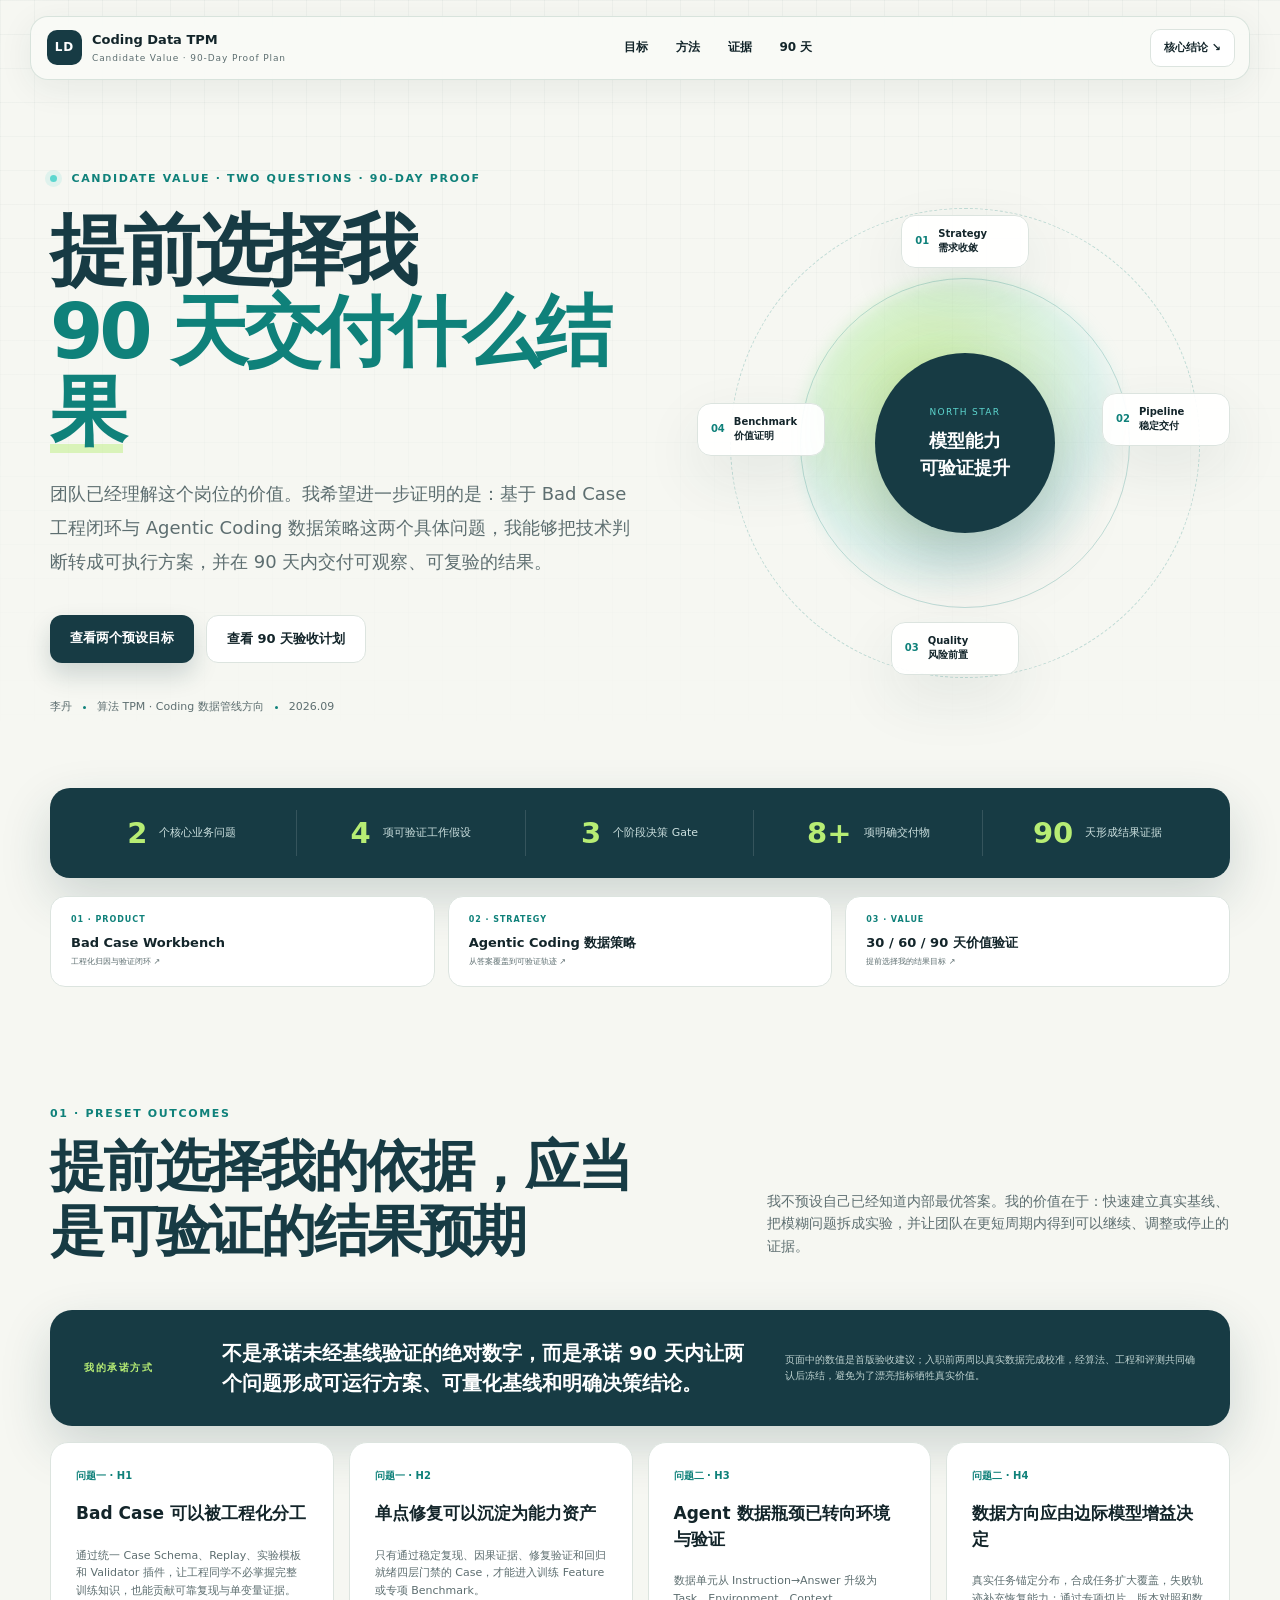
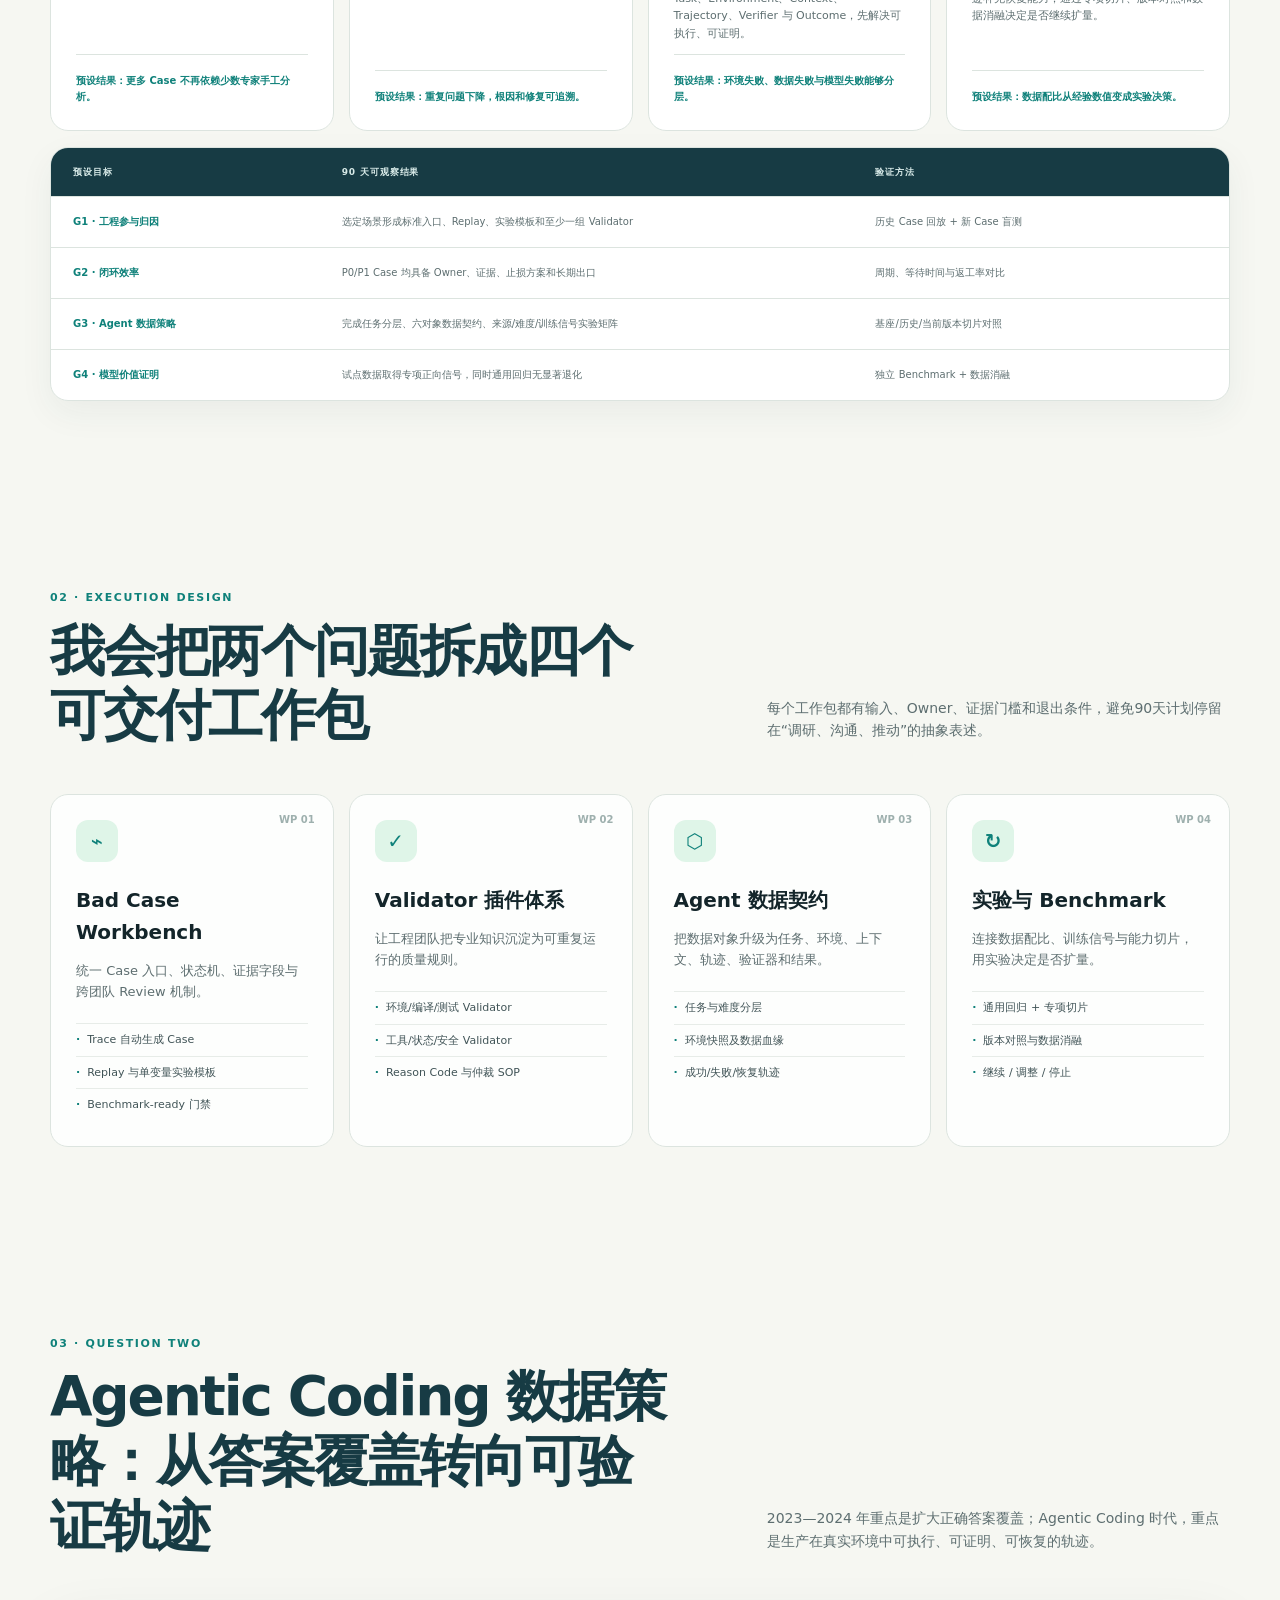
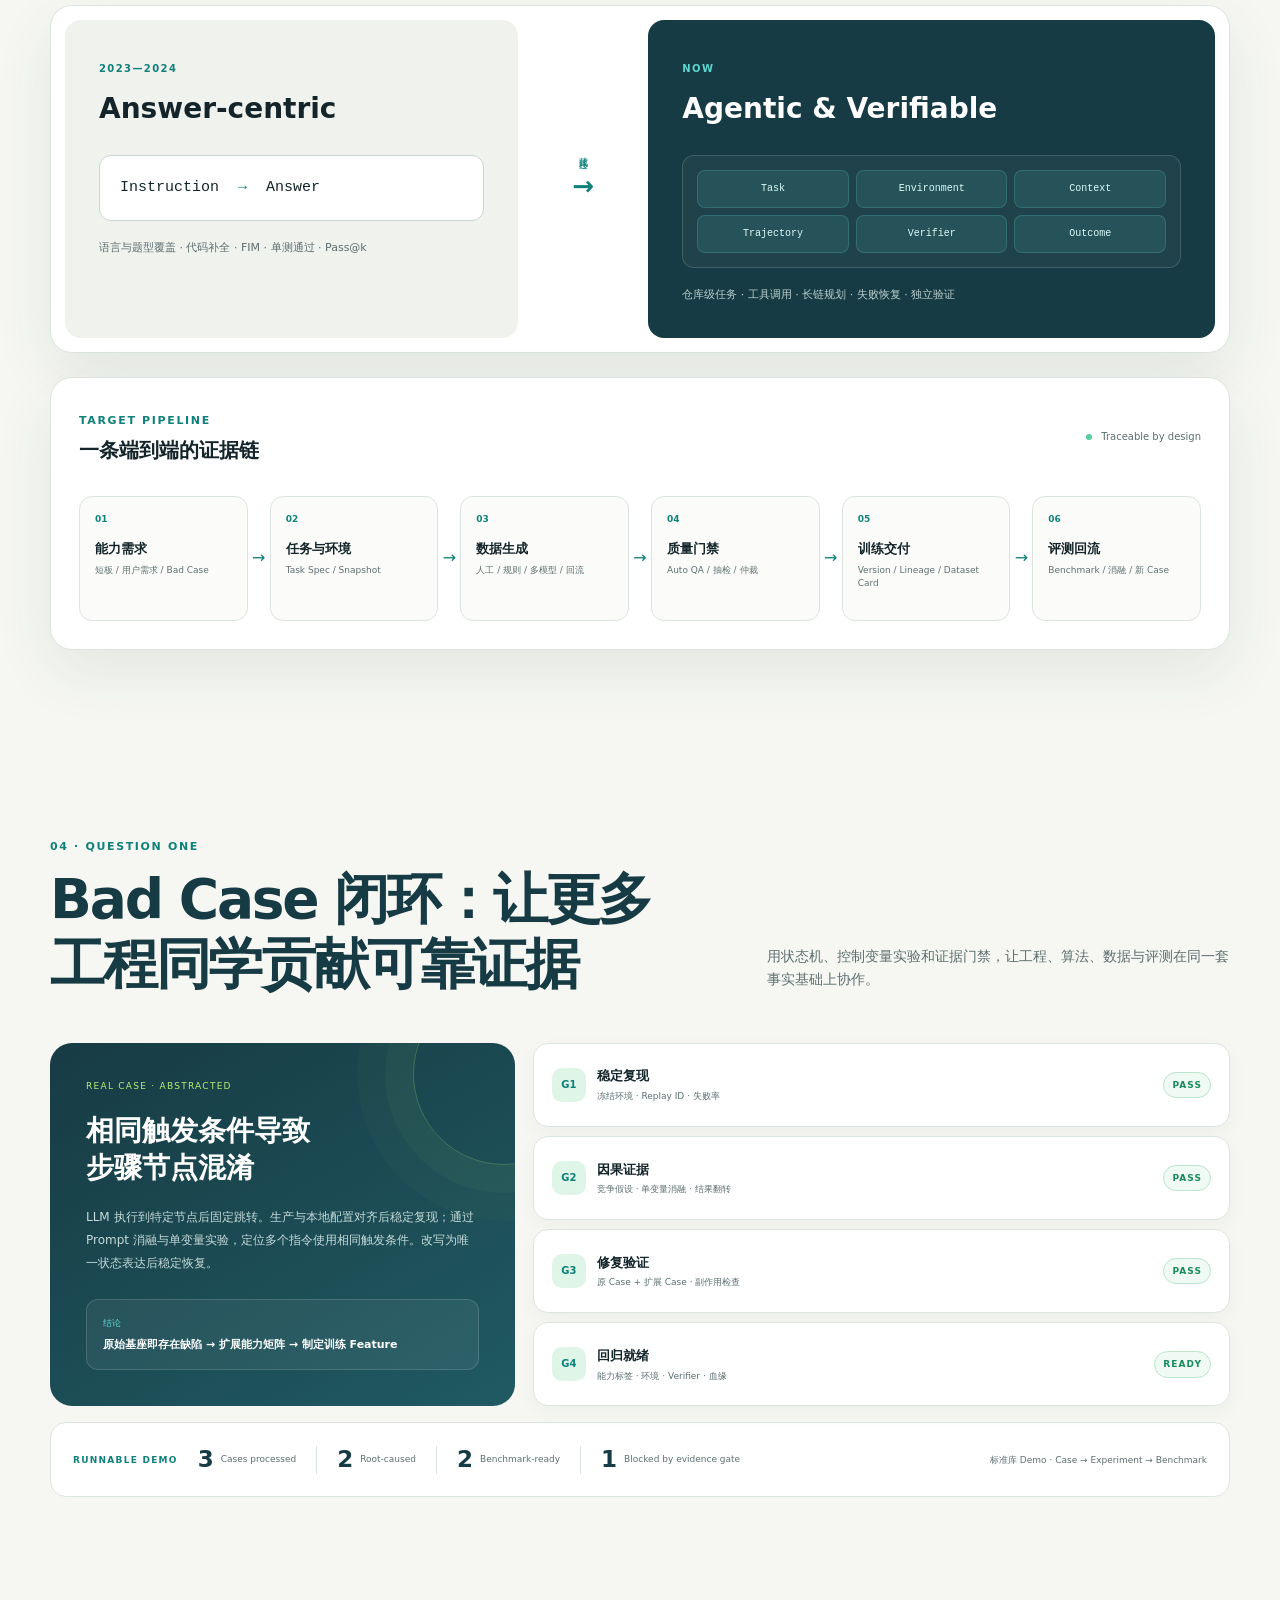
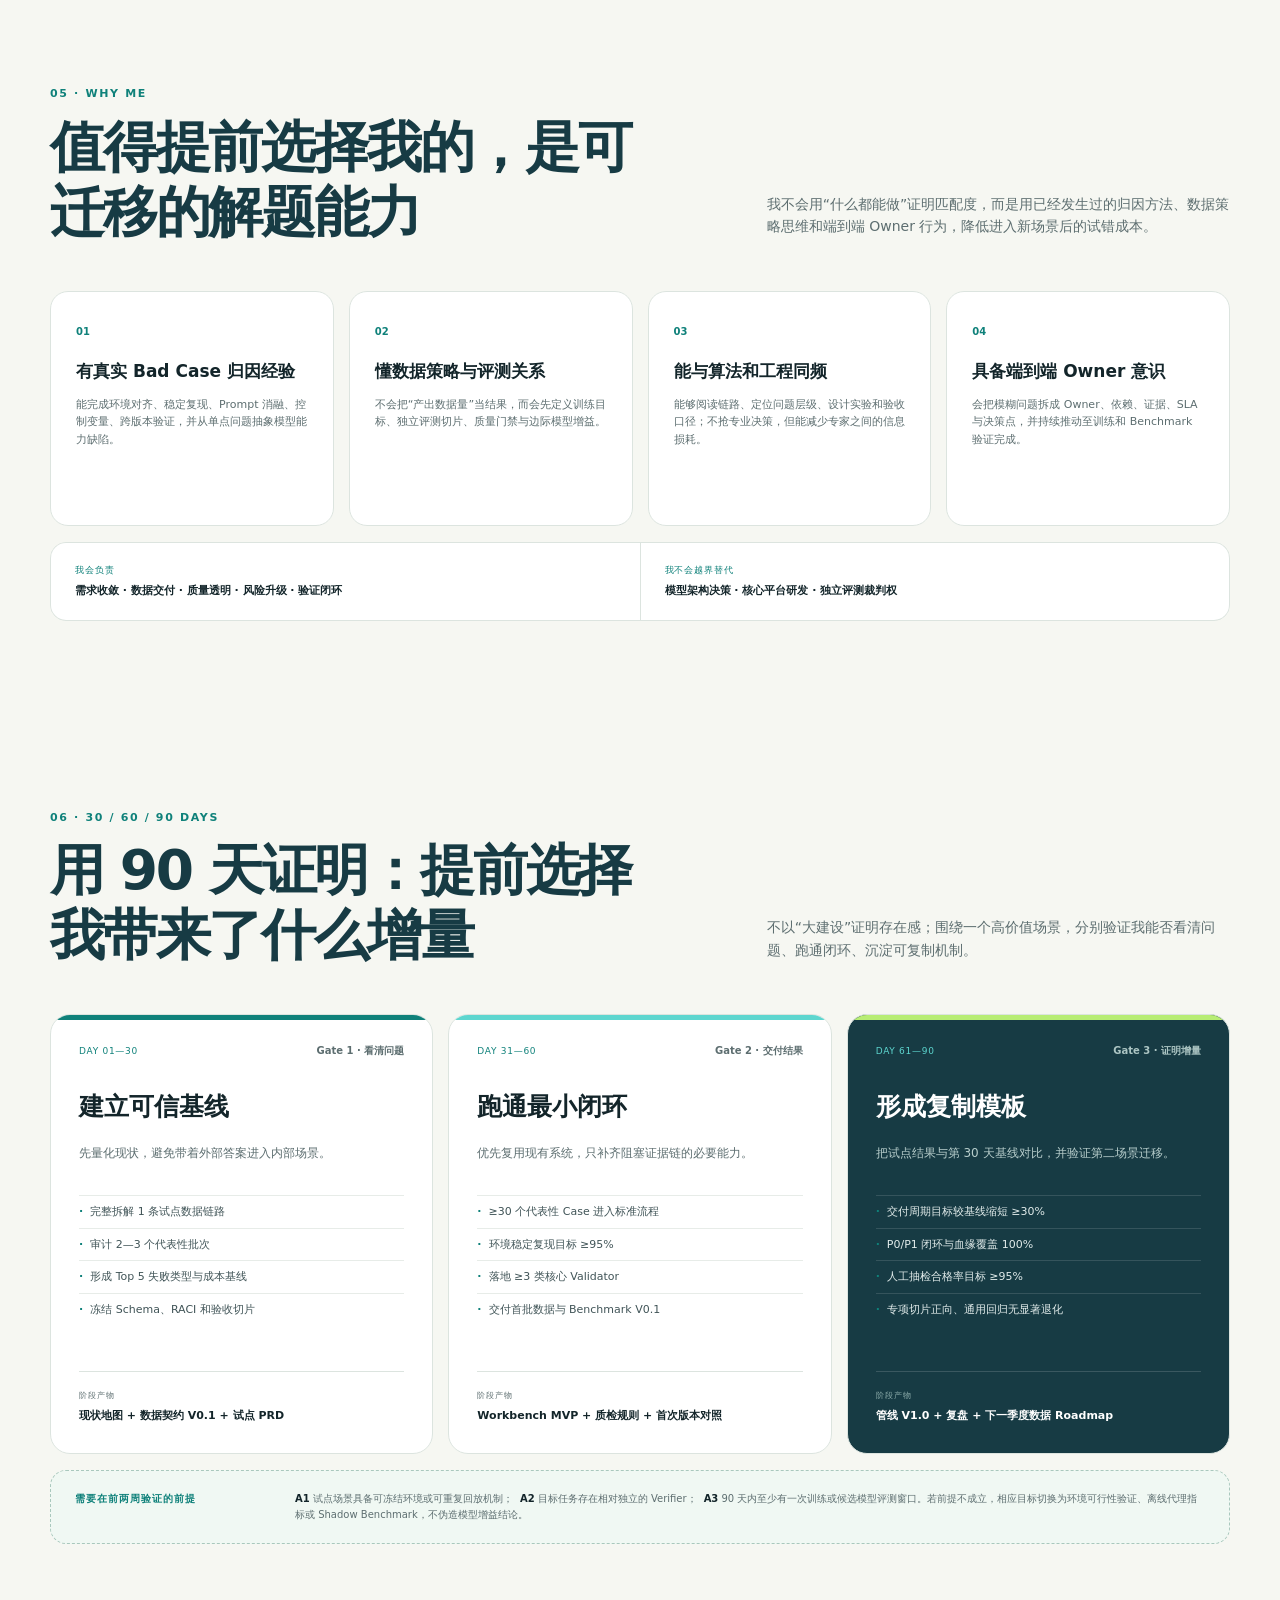
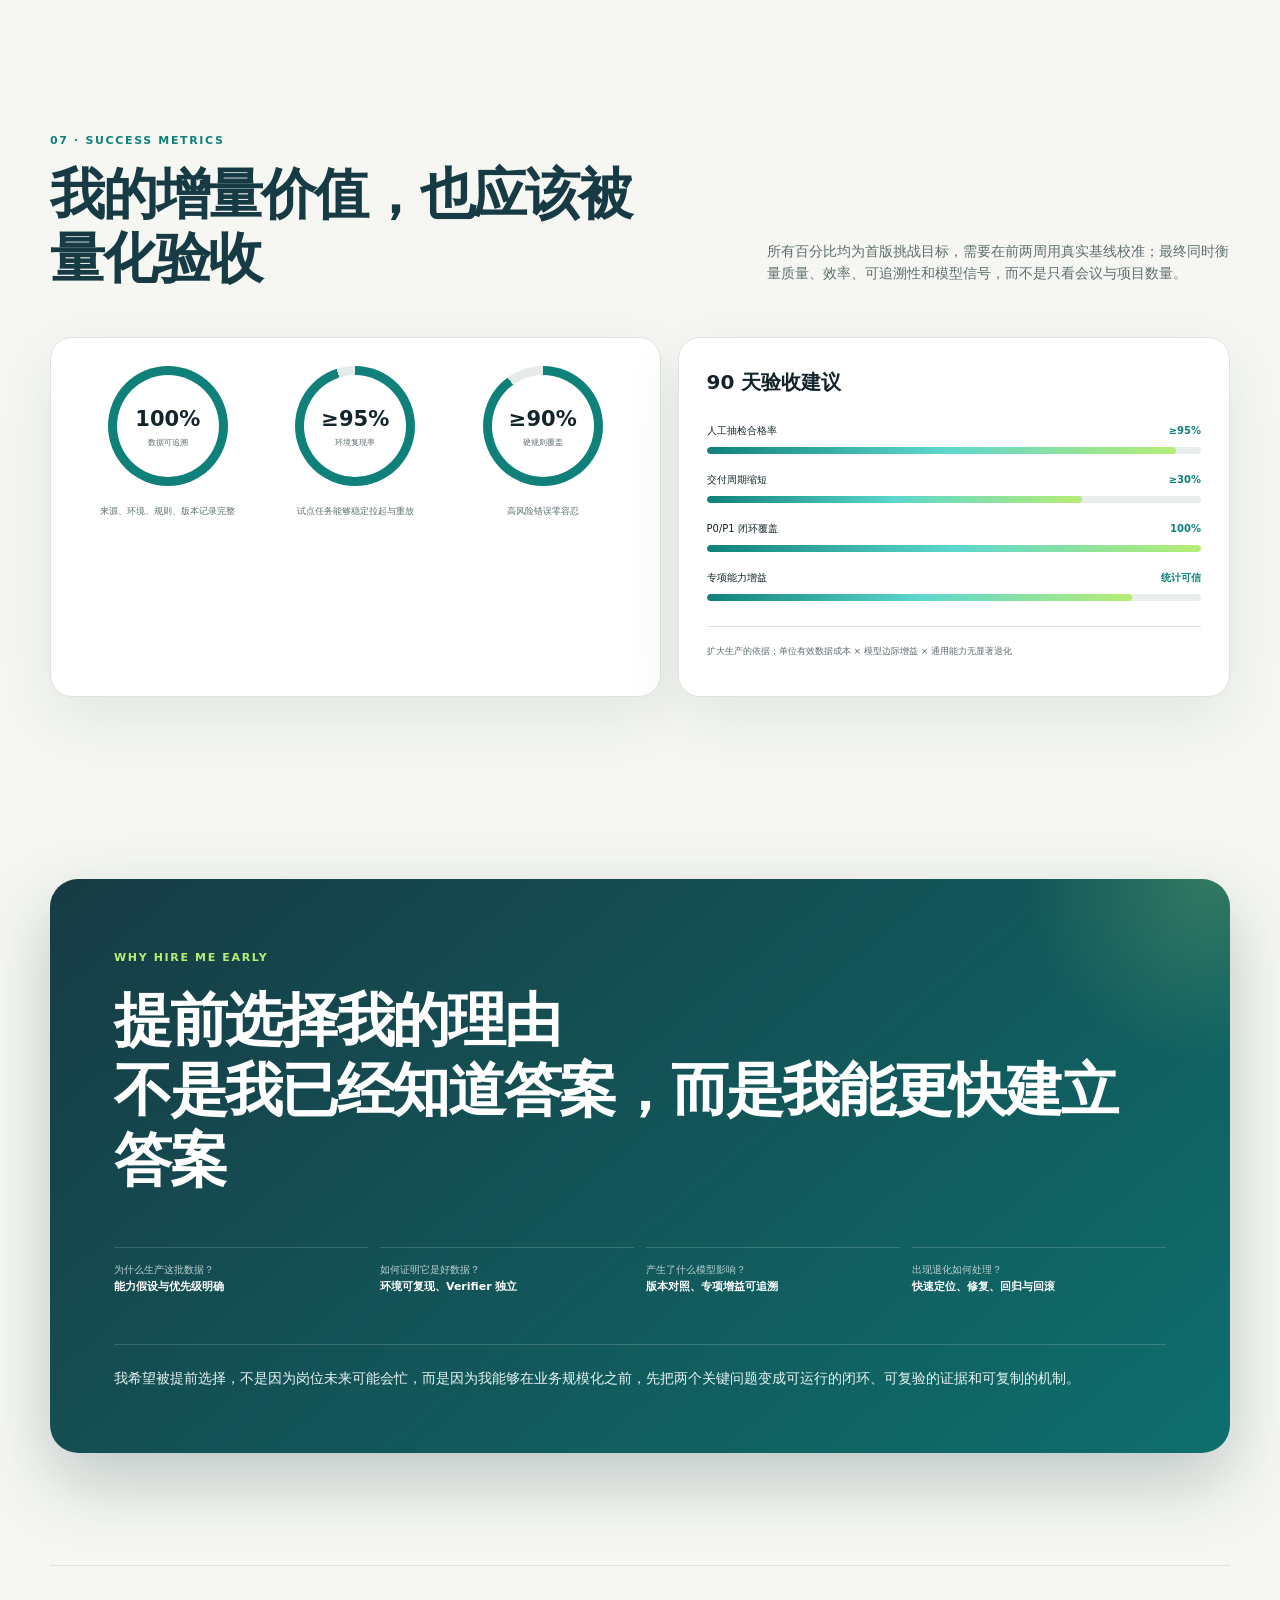
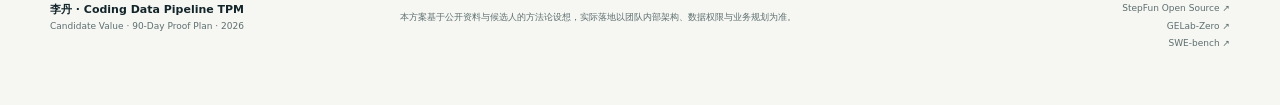
==== commit a31dce29: "Add three standalone interview material sites" ====
--- a/index.html
+++ b/index.html
@@ -51,6 +51,12 @@
       <div><strong>90</strong><span>天形成结果证据</span></div>
     </section>
 
+    <section class="materials section-grid reveal" aria-label="三份独立材料">
+      <a href="badcase-workbench/"><span>01 · PRODUCT</span><b>Bad Case Workbench</b><small>工程化归因与验证闭环 ↗</small></a>
+      <a href="agent-coding-strategy/"><span>02 · STRATEGY</span><b>Agentic Coding 数据策略</b><small>从答案覆盖到可验证轨迹 ↗</small></a>
+      <a href="90-day-value/"><span>03 · VALUE</span><b>30 / 60 / 90 天价值验证</b><small>提前选择我的结果目标 ↗</small></a>
+    </section>
+
     <section class="section why-now" id="why-now">
       <div class="section-heading reveal">
         <div><span class="kicker">01 · PRESET OUTCOMES</span><h2>提前选择我的依据，应当是可验证的结果预期</h2></div>
--- a/styles.css
+++ b/styles.css
@@ -11,3 +11,4 @@
 @media(max-width:600px){.why-grid,.fit-grid,.boundary{grid-template-columns:1fr}.decision-callout{padding:25px}.why-card,.fit-card{min-height:auto}.hero h1{font-size:42px}.hero h1 span{display:inline}}
 .goal-table{margin-top:16px;background:#fff;border:1px solid var(--line);border-radius:18px;overflow:hidden;box-shadow:0 12px 34px rgba(30,63,65,.06)}.goal-row{display:grid;grid-template-columns:.75fr 1.55fr 1fr;gap:20px;align-items:center;padding:17px 22px;border-top:1px solid var(--line)}.goal-row:first-child{border-top:0}.goal-row span,.goal-row b{font-size:10px}.goal-row b{color:var(--teal)}.goal-row span{color:var(--muted)}.goal-head{background:var(--navy)}.goal-head span{color:#d9ebe9;font-size:9px;letter-spacing:.1em;font-weight:800}.assumption-box{margin-top:16px;border:1px dashed #a9c8bd;background:#f0f8f3;border-radius:16px;padding:20px 24px;display:grid;grid-template-columns:200px 1fr;gap:20px}.assumption-box>span{font-size:10px;letter-spacing:.1em;color:var(--teal);font-weight:800}.assumption-box p{font-size:10px;color:var(--muted);margin:0}.assumption-box b{color:var(--ink);margin-left:7px}.assumption-box b:first-child{margin-left:0}
 @media(max-width:700px){.goal-row{grid-template-columns:1fr;gap:5px}.goal-head{display:none}.assumption-box{grid-template-columns:1fr;gap:8px}}
+.materials{display:grid;grid-template-columns:repeat(3,1fr);gap:13px;margin-top:18px}.materials a{background:#fff;border:1px solid var(--line);border-radius:15px;padding:17px 20px;transition:.25s ease}.materials a:hover{transform:translateY(-4px);box-shadow:var(--shadow);border-color:#b9d7cc}.materials span,.materials b,.materials small{display:block}.materials span{font-size:8px;letter-spacing:.12em;color:var(--teal);font-weight:800}.materials b{font-size:13px;margin:6px 0 2px}.materials small{font-size:8px;color:var(--muted)}@media(max-width:700px){.materials{grid-template-columns:1fr}}
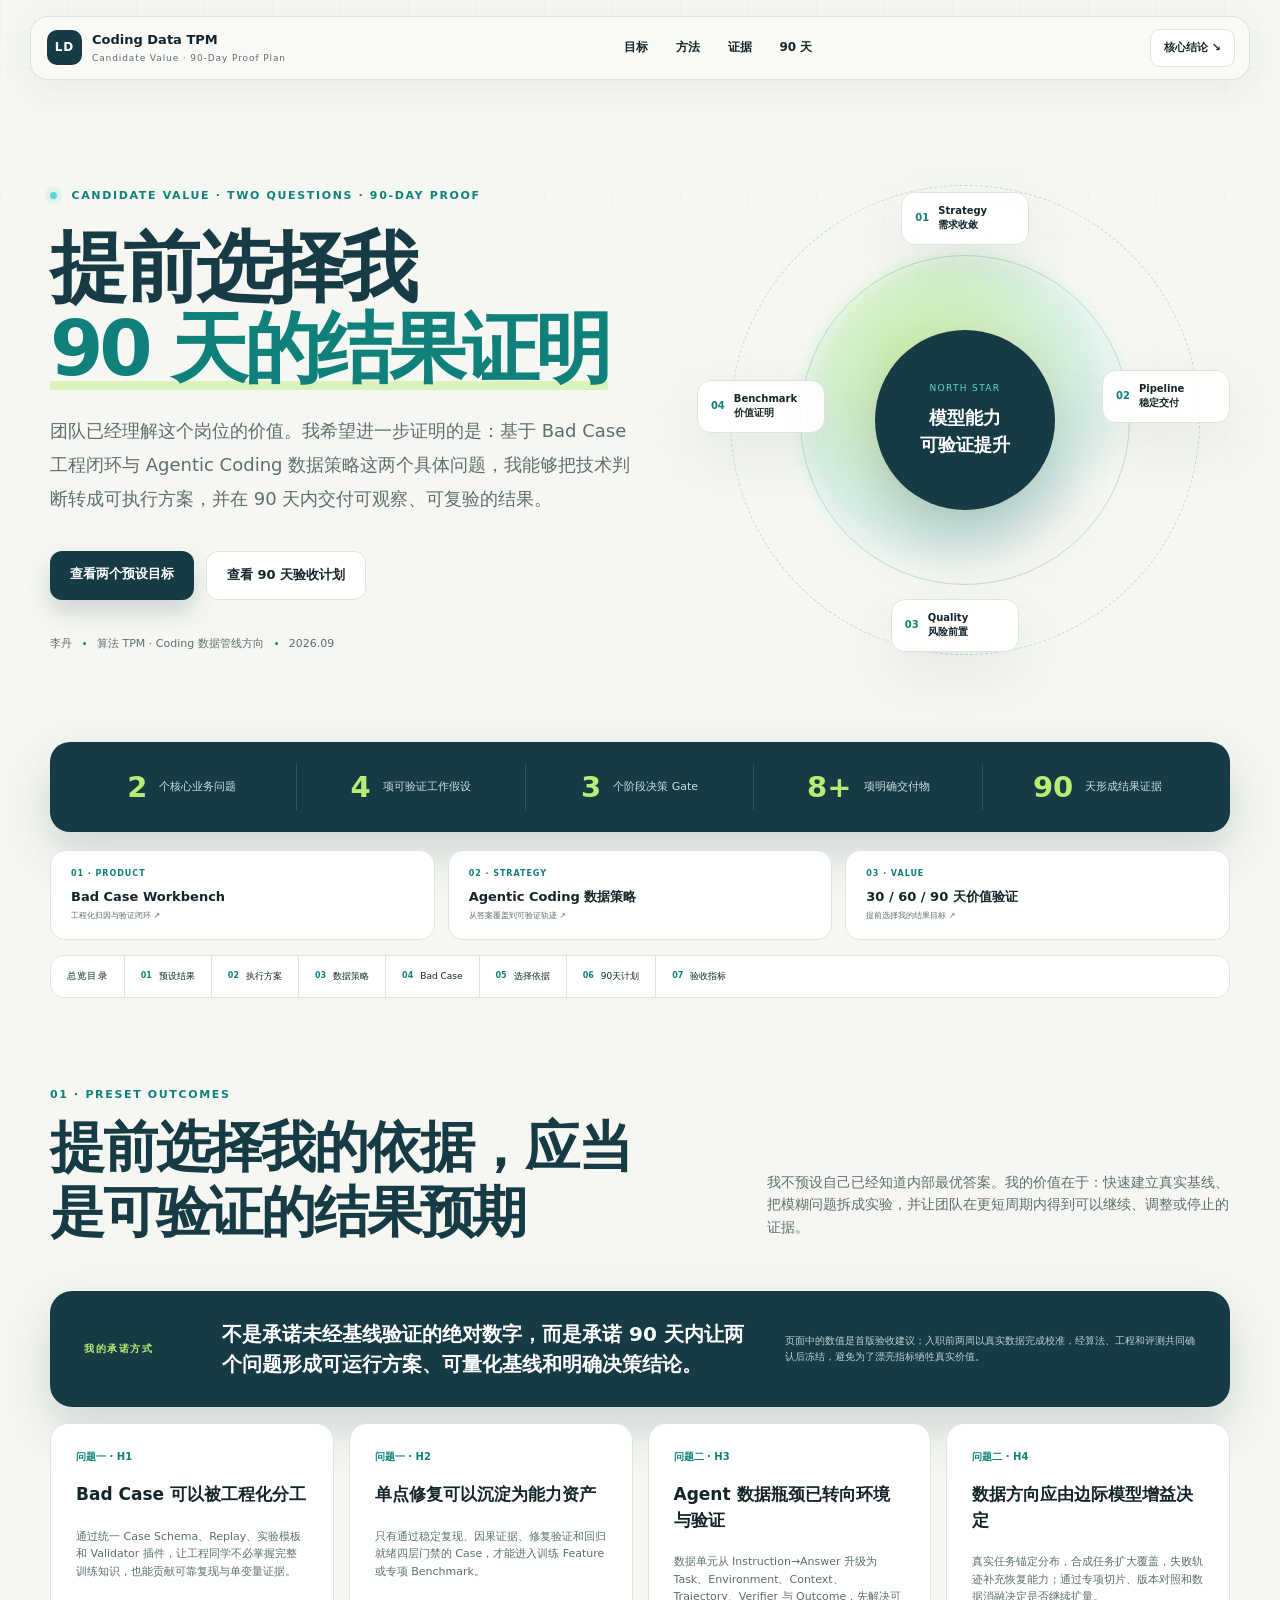
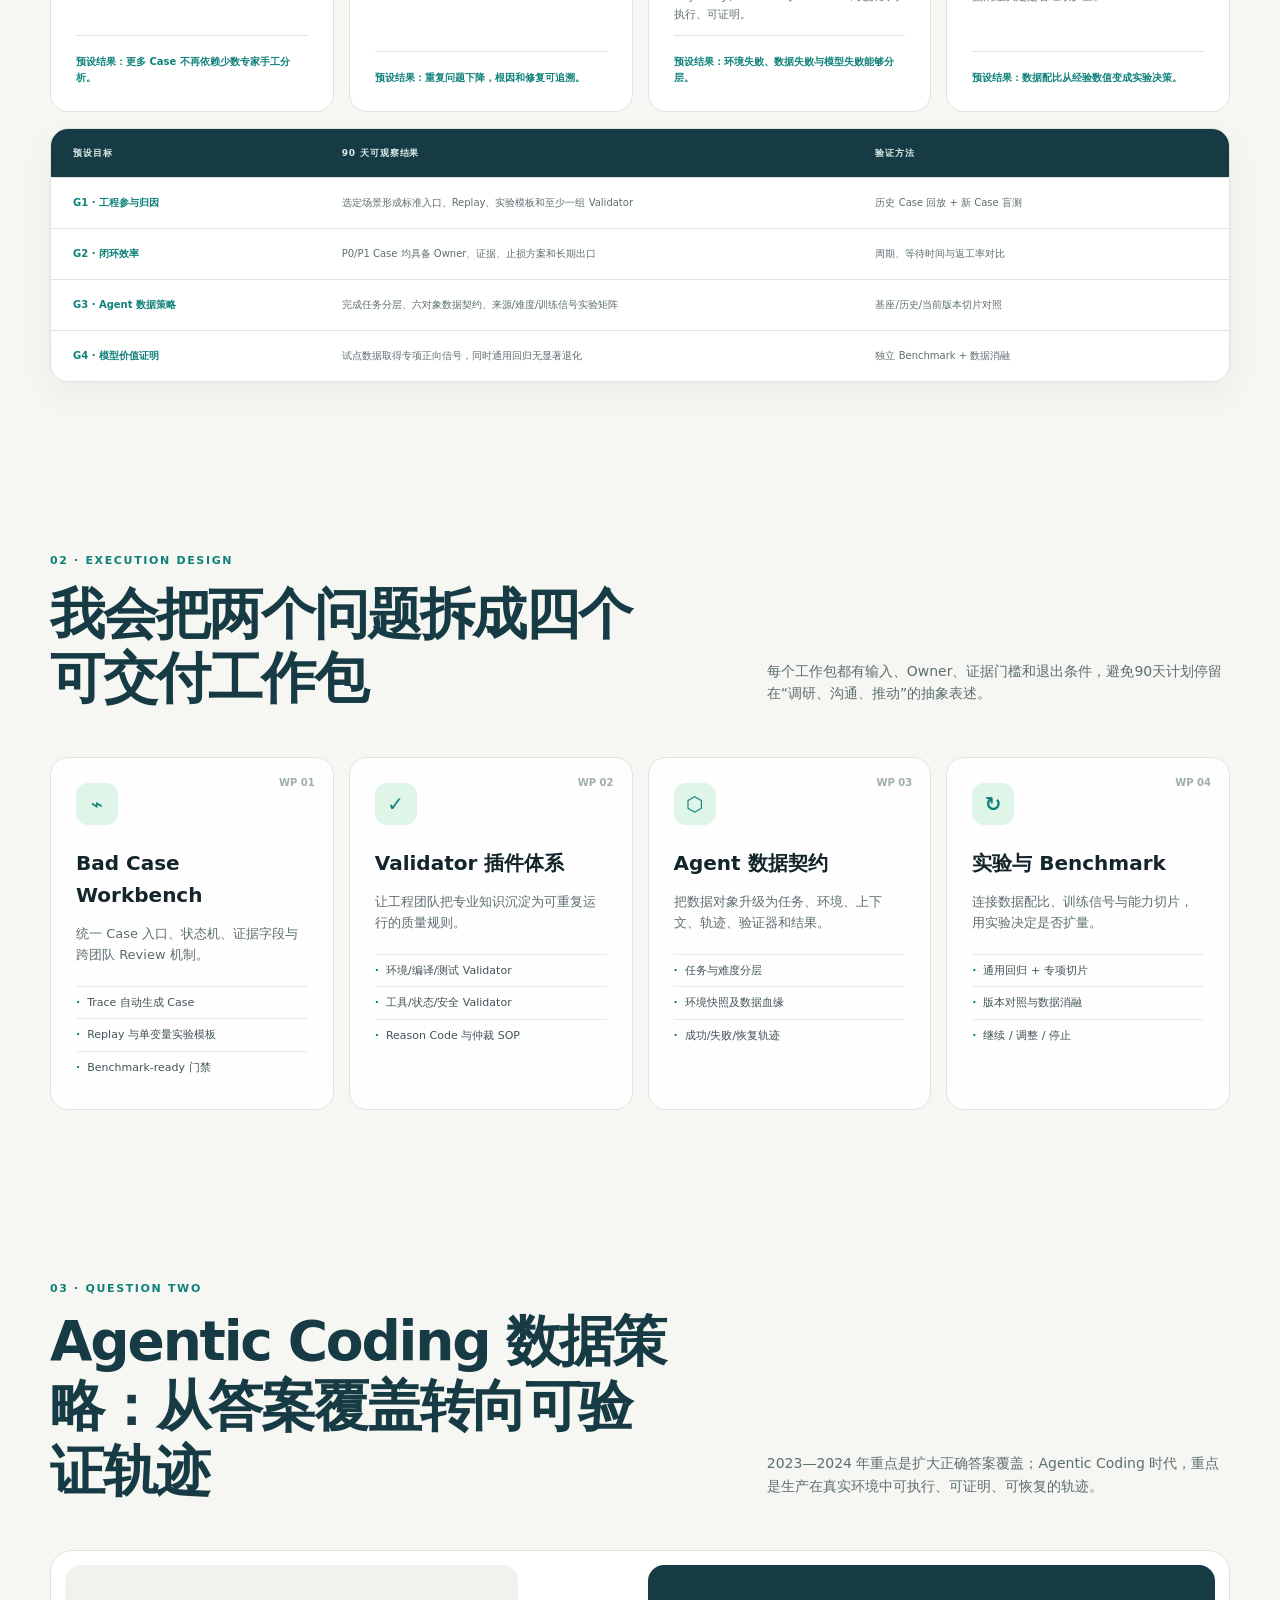
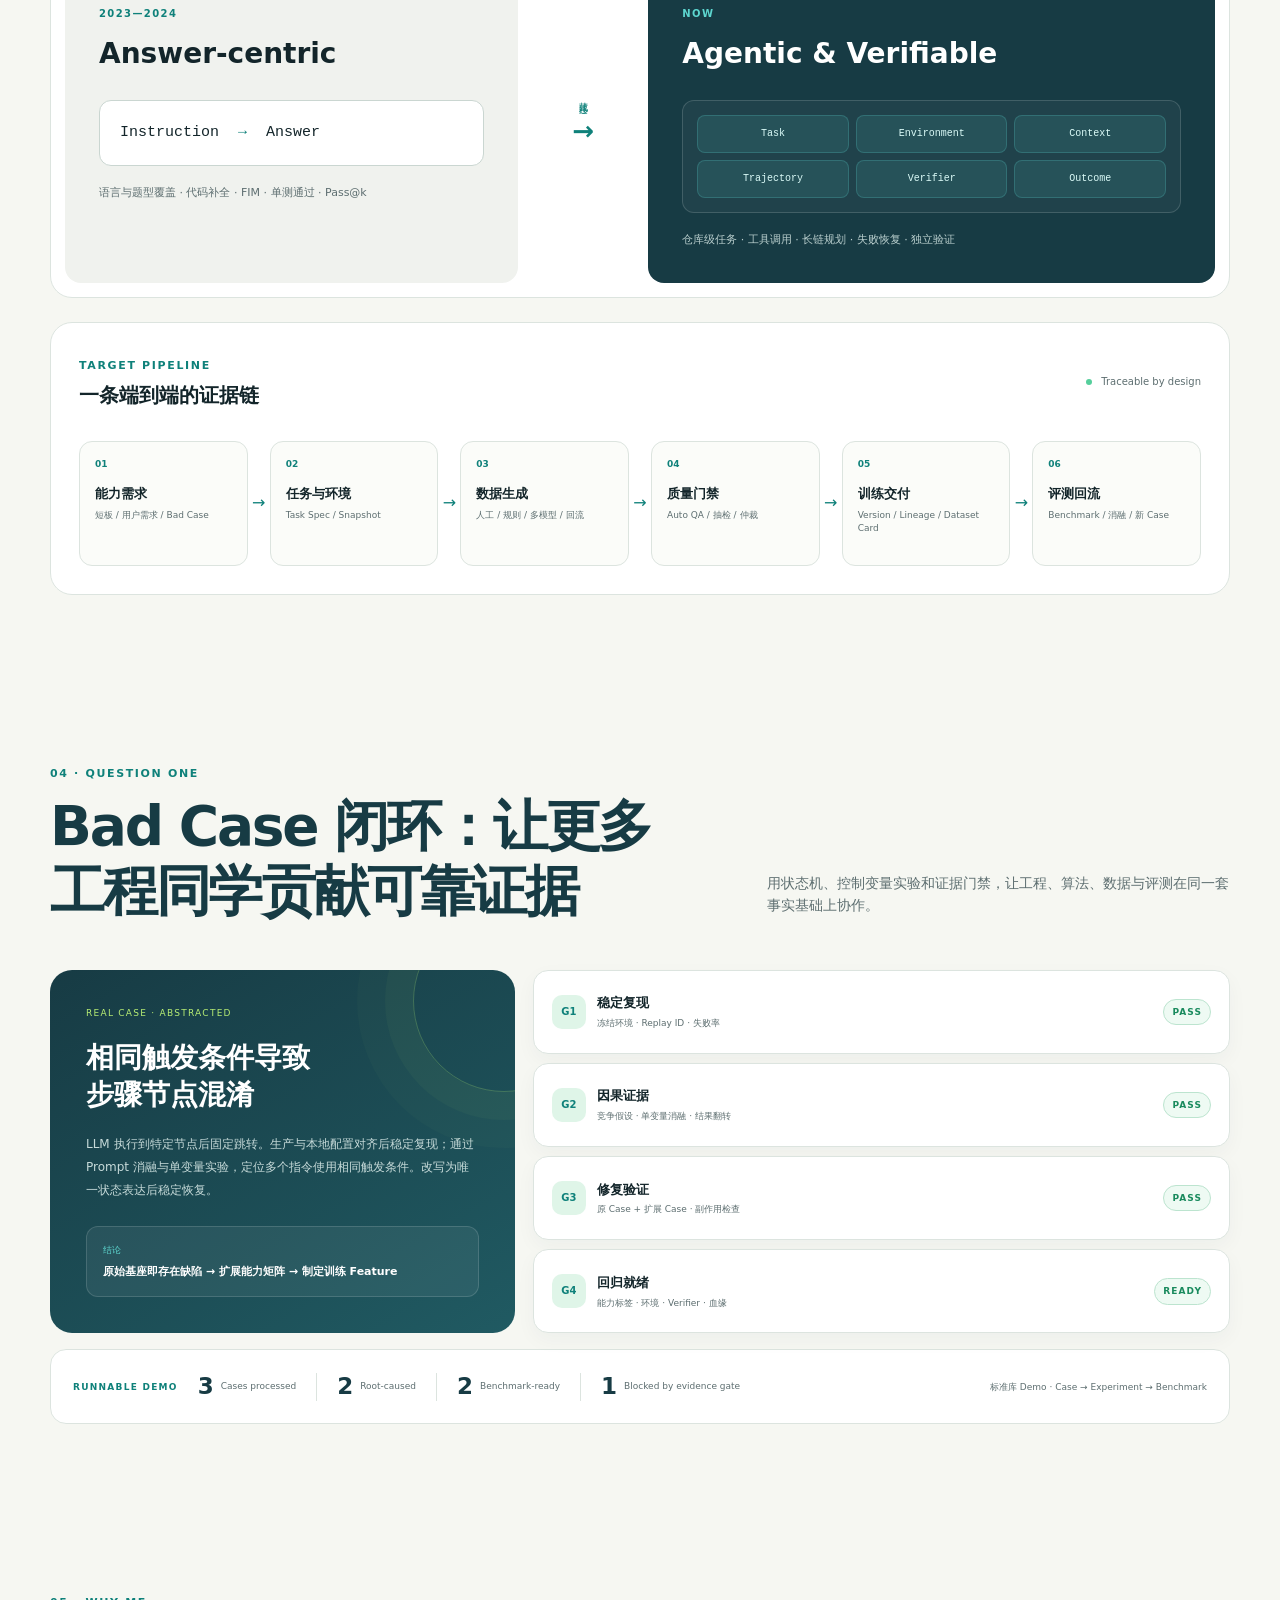
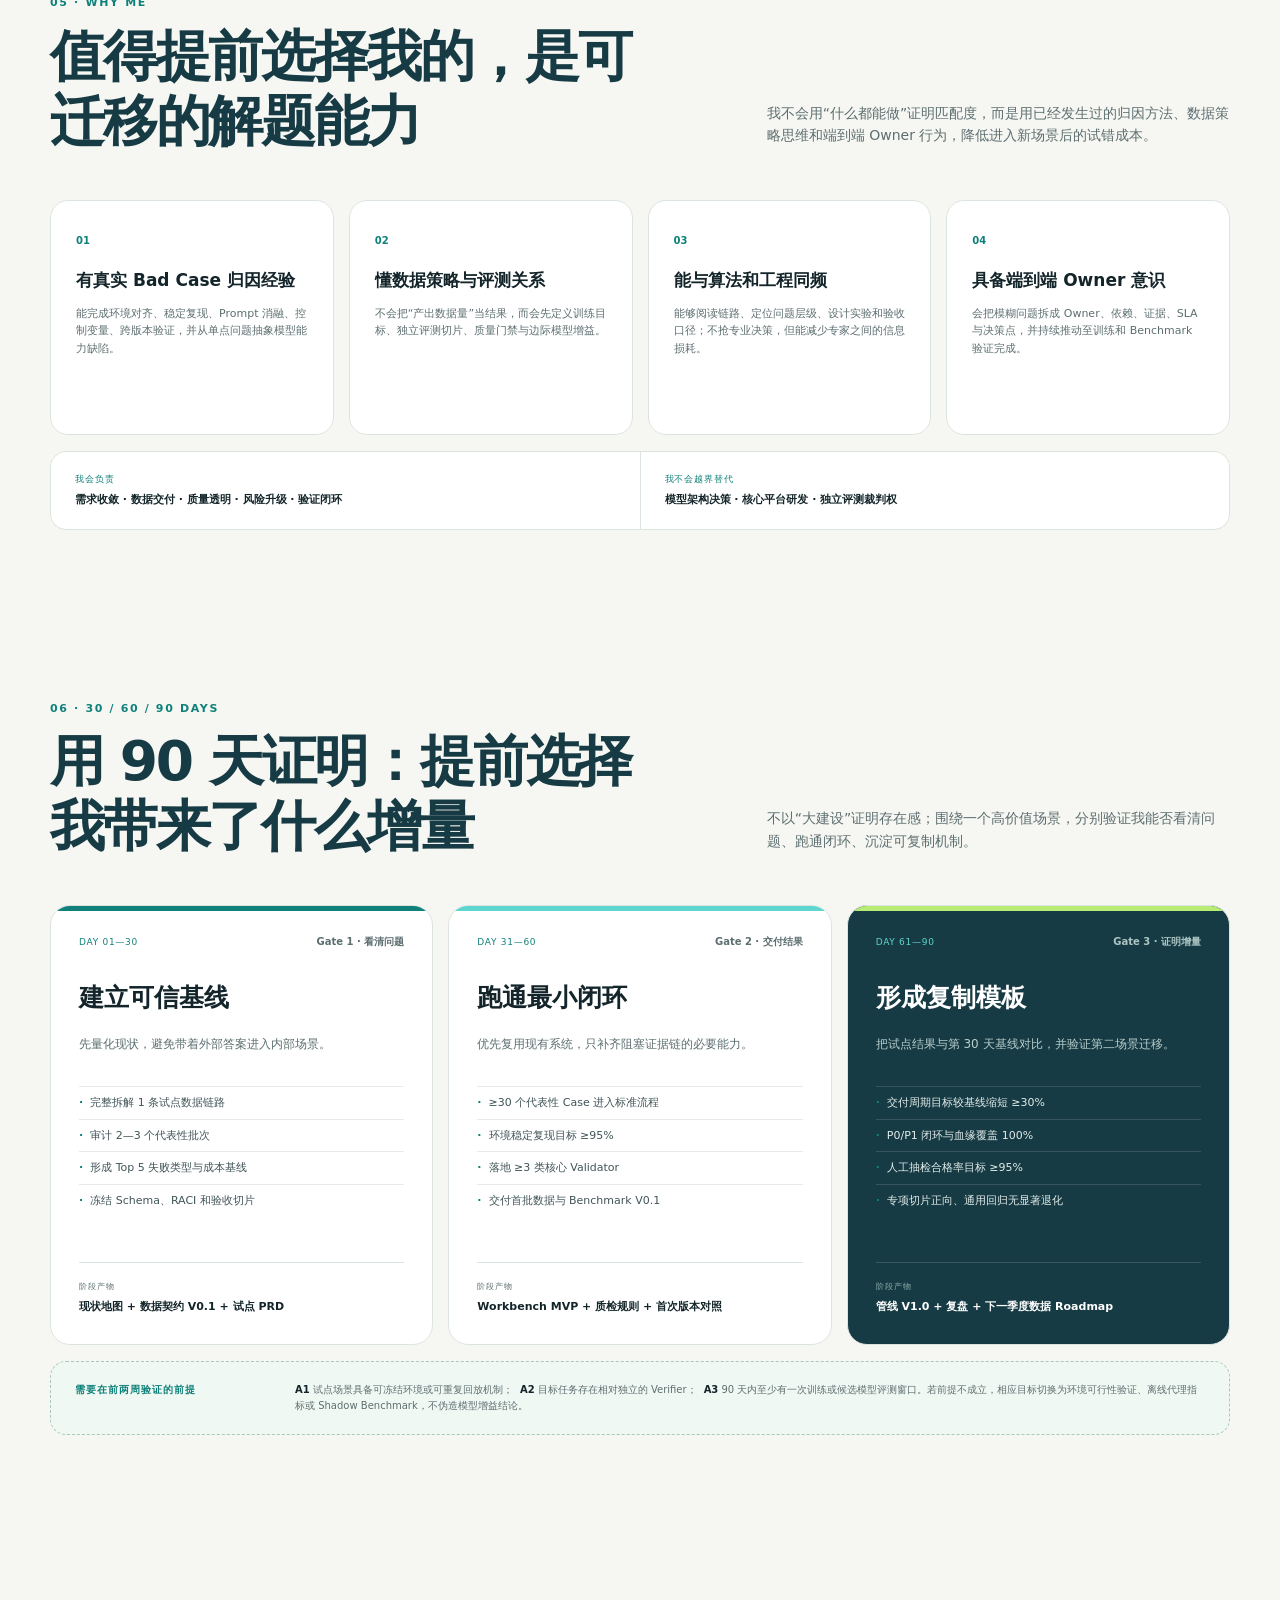
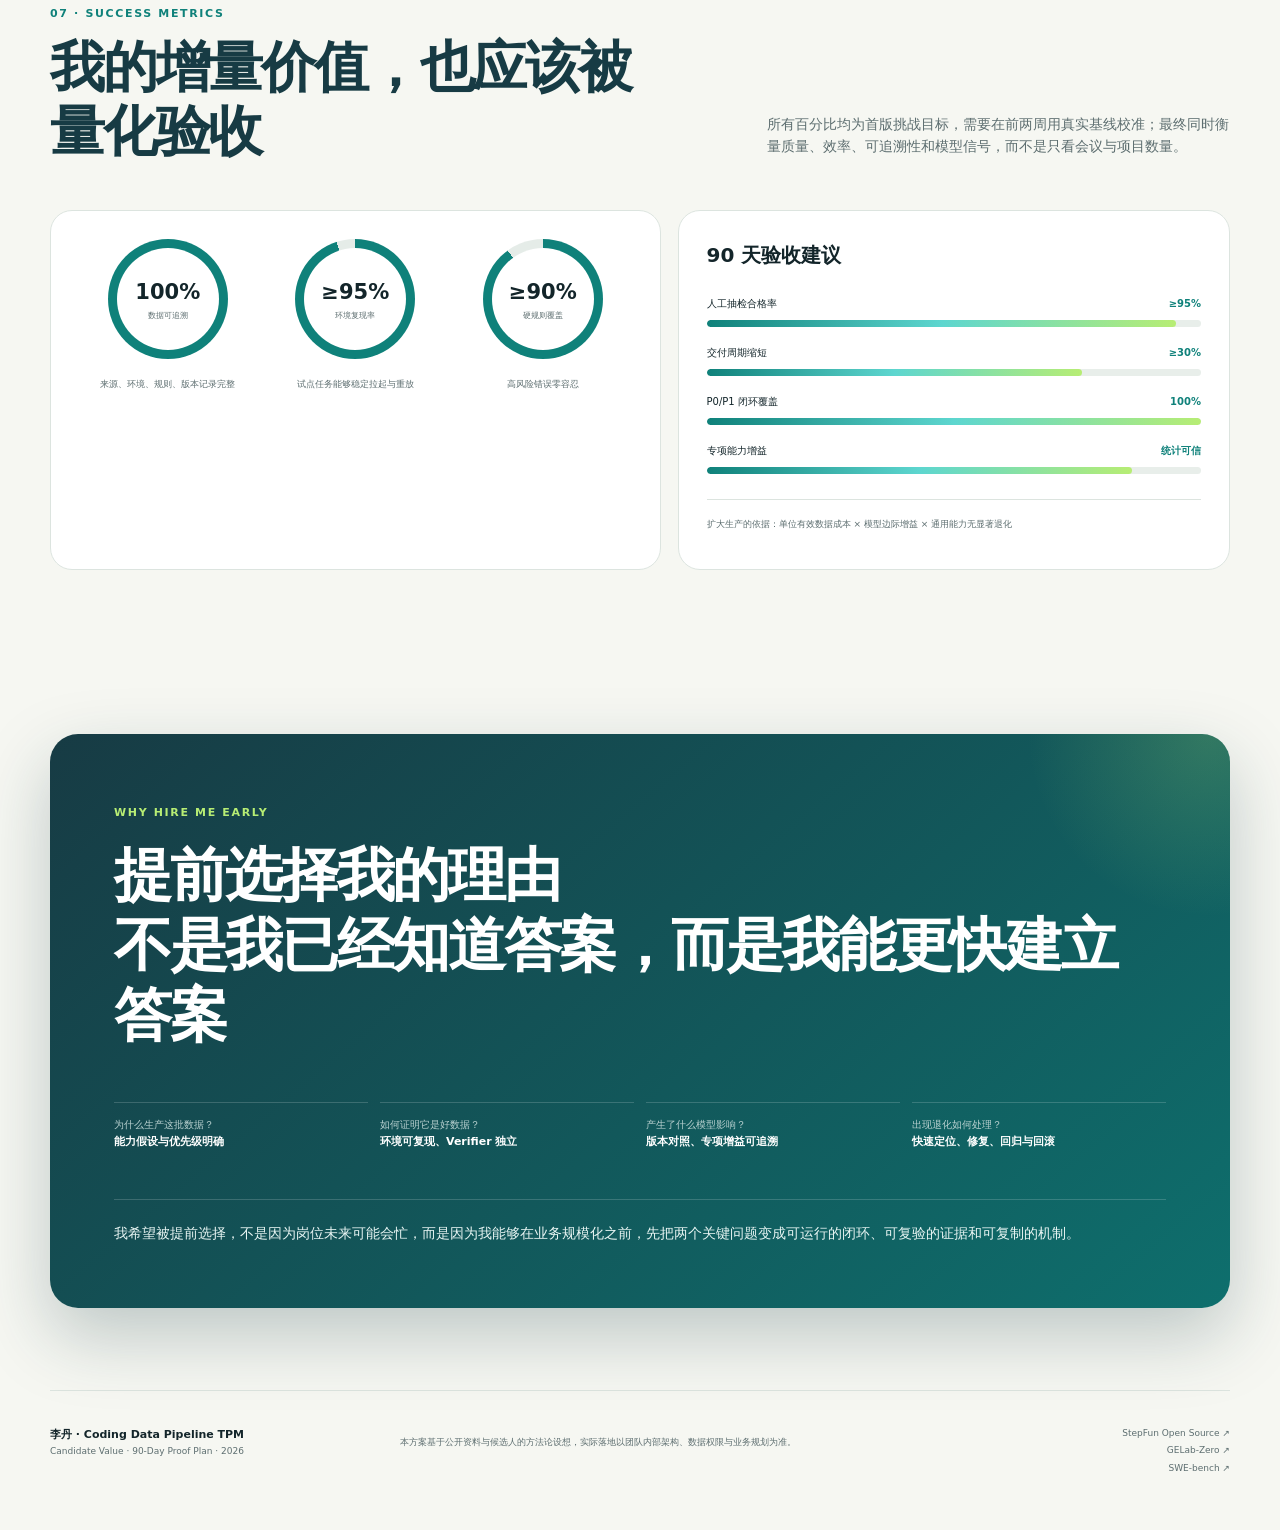
==== commit 6e93efa6: "Simplify pages and add contents navigation" ====
--- a/index.html
+++ b/index.html
@@ -6,6 +6,7 @@
   <meta name="description" content="李丹如何在 90 天内证明 Coding 数据管线 TPM 的交付价值：两个问题、四项工作假设与可验收目标。">
   <title>为什么值得提前选择我｜Coding 数据管线 TPM 90 天验证计划</title>
   <link rel="stylesheet" href="styles.css">
+  <link rel="stylesheet" href="clean.css">
 </head>
 <body>
   <div class="reading-progress" aria-hidden="true"><span id="progressBar"></span></div>
@@ -24,7 +25,7 @@
     <section class="hero section-grid">
       <div class="hero-copy reveal">
         <div class="eyebrow"><span class="pulse"></span> CANDIDATE VALUE · TWO QUESTIONS · 90-DAY PROOF</div>
-        <h1>提前选择我<br><span>90 天交付什么结果</span></h1>
+        <h1>提前选择我<br><span>90 天的结果证明</span></h1>
         <p class="hero-lead">团队已经理解这个岗位的价值。我希望进一步证明的是：基于 Bad Case 工程闭环与 Agentic Coding 数据策略这两个具体问题，我能够把技术判断转成可执行方案，并在 90 天内交付可观察、可复验的结果。</p>
         <div class="hero-actions">
           <a class="button primary" href="#why-now">查看两个预设目标</a>
@@ -56,6 +57,10 @@
       <a href="agent-coding-strategy/"><span>02 · STRATEGY</span><b>Agentic Coding 数据策略</b><small>从答案覆盖到可验证轨迹 ↗</small></a>
       <a href="90-day-value/"><span>03 · VALUE</span><b>30 / 60 / 90 天价值验证</b><small>提前选择我的结果目标 ↗</small></a>
     </section>
+
+    <aside class="overview-toc section-grid reveal" aria-label="总览目录">
+      <span>总览目录</span><a href="#why-now"><b>01</b>预设结果</a><a href="#strategy"><b>02</b>执行方案</a><a href="#pipeline"><b>03</b>数据策略</a><a href="#case"><b>04</b>Bad Case</a><a href="#fit"><b>05</b>选择依据</a><a href="#roadmap"><b>06</b>90天计划</a><a href="#metrics"><b>07</b>验收指标</a>
+    </aside>
 
     <section class="section why-now" id="why-now">
       <div class="section-heading reveal">
--- a/clean.css
+++ b/clean.css
@@ -0,0 +1,3 @@
+/* Shared clarity pass: quieter background, flatter cards and explicit contents navigation. */
+body:before{opacity:.58}.hero{min-height:580px}.section{padding-top:82px;padding-bottom:82px}.hero-panel,.board,.card,.table,.phase,.strategy-card,.flow-board,.compare,.metric-rings,.metric-bars{box-shadow:none!important}.callout{box-shadow:none}.toc,.overview-toc{display:flex;align-items:center;gap:0;background:#fff;border:1px solid var(--line);border-radius:14px;padding:0 16px;margin-top:15px;overflow-x:auto}.toc>span,.overview-toc>span{font-size:9px;letter-spacing:.13em;color:var(--muted);font-weight:800;padding-right:16px;white-space:nowrap}.toc a,.overview-toc a{display:flex;align-items:center;gap:7px;padding:13px 16px;border-left:1px solid var(--line);font-size:9px;white-space:nowrap}.toc a:hover,.overview-toc a:hover{color:var(--teal);background:#f8faf7}.toc a b,.overview-toc a b{color:var(--teal);font-size:8px}.materials a{box-shadow:none!important}.materials a:hover{transform:none!important;background:#fbfcf9}
+@media(max-width:700px){.hero{min-height:auto}.section{padding-top:66px;padding-bottom:66px}.toc,.overview-toc{padding:0 10px}.toc a,.overview-toc a{padding:11px 12px}}
